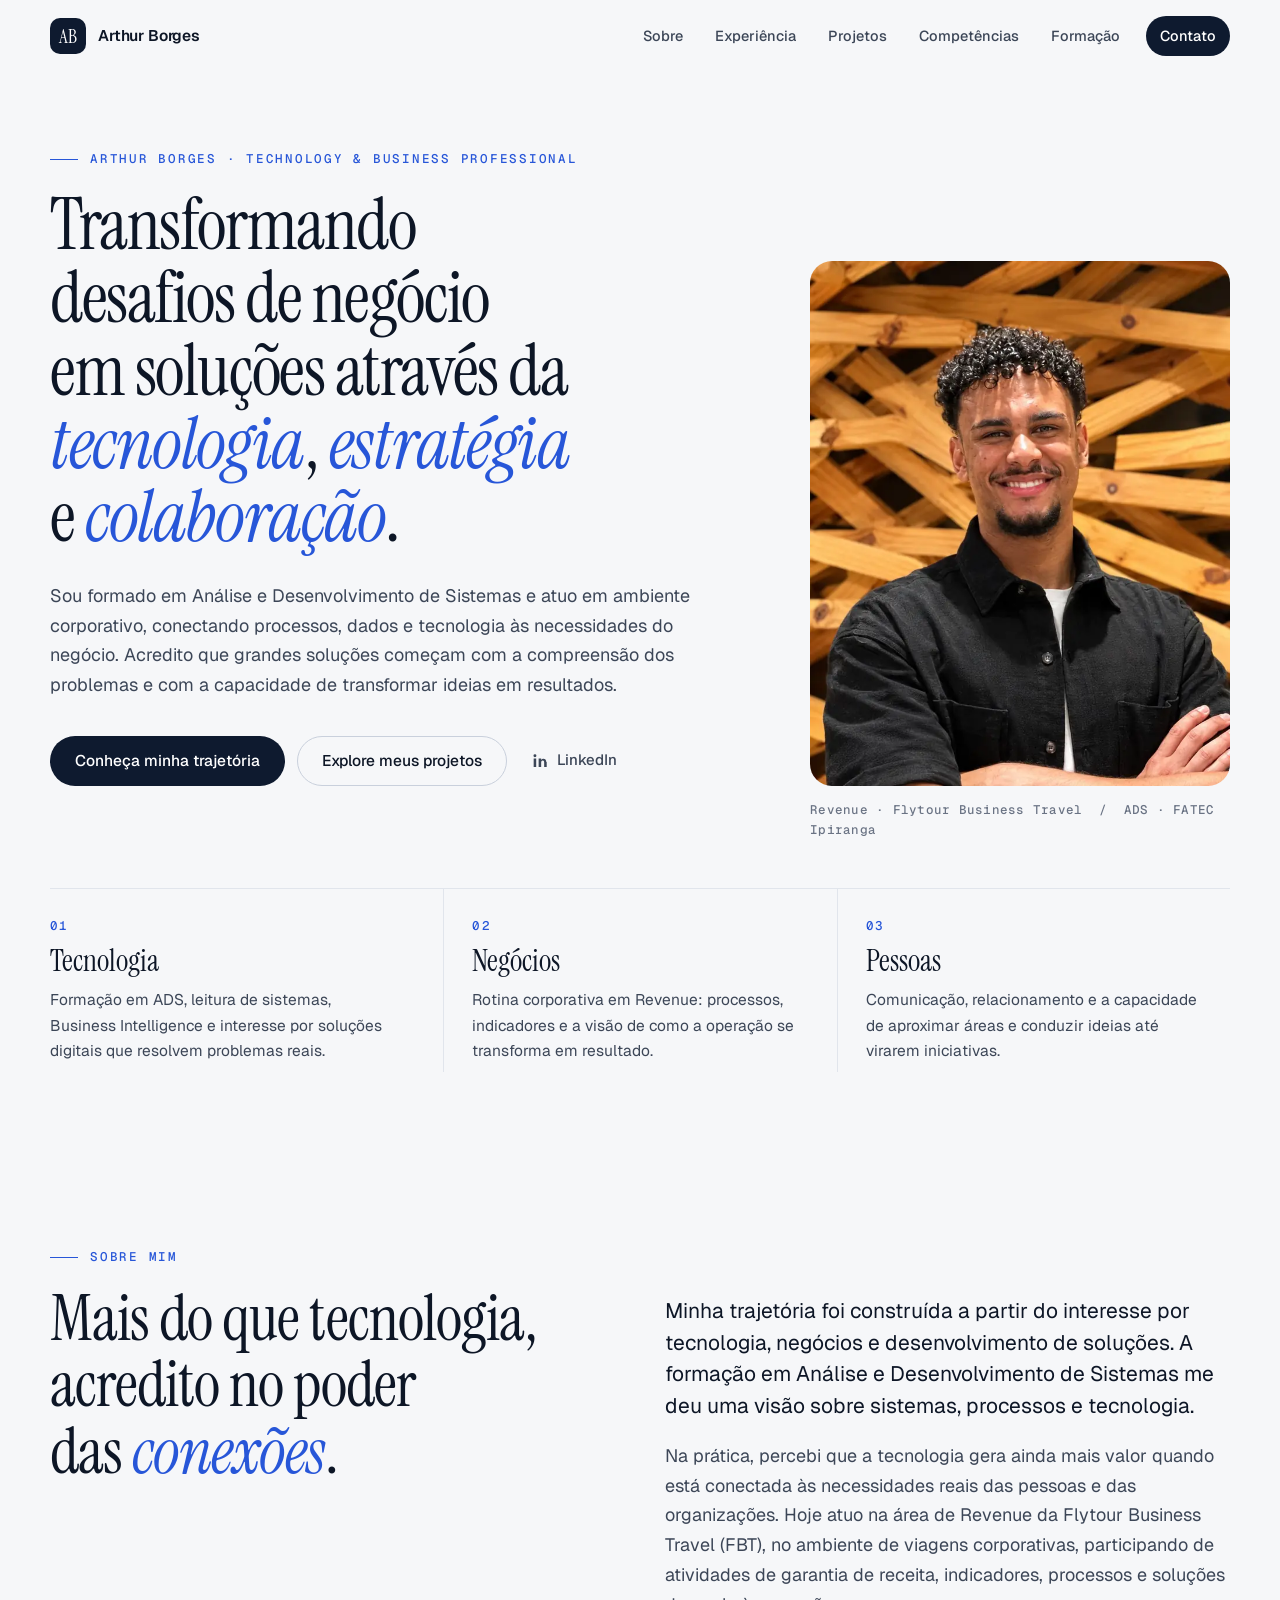
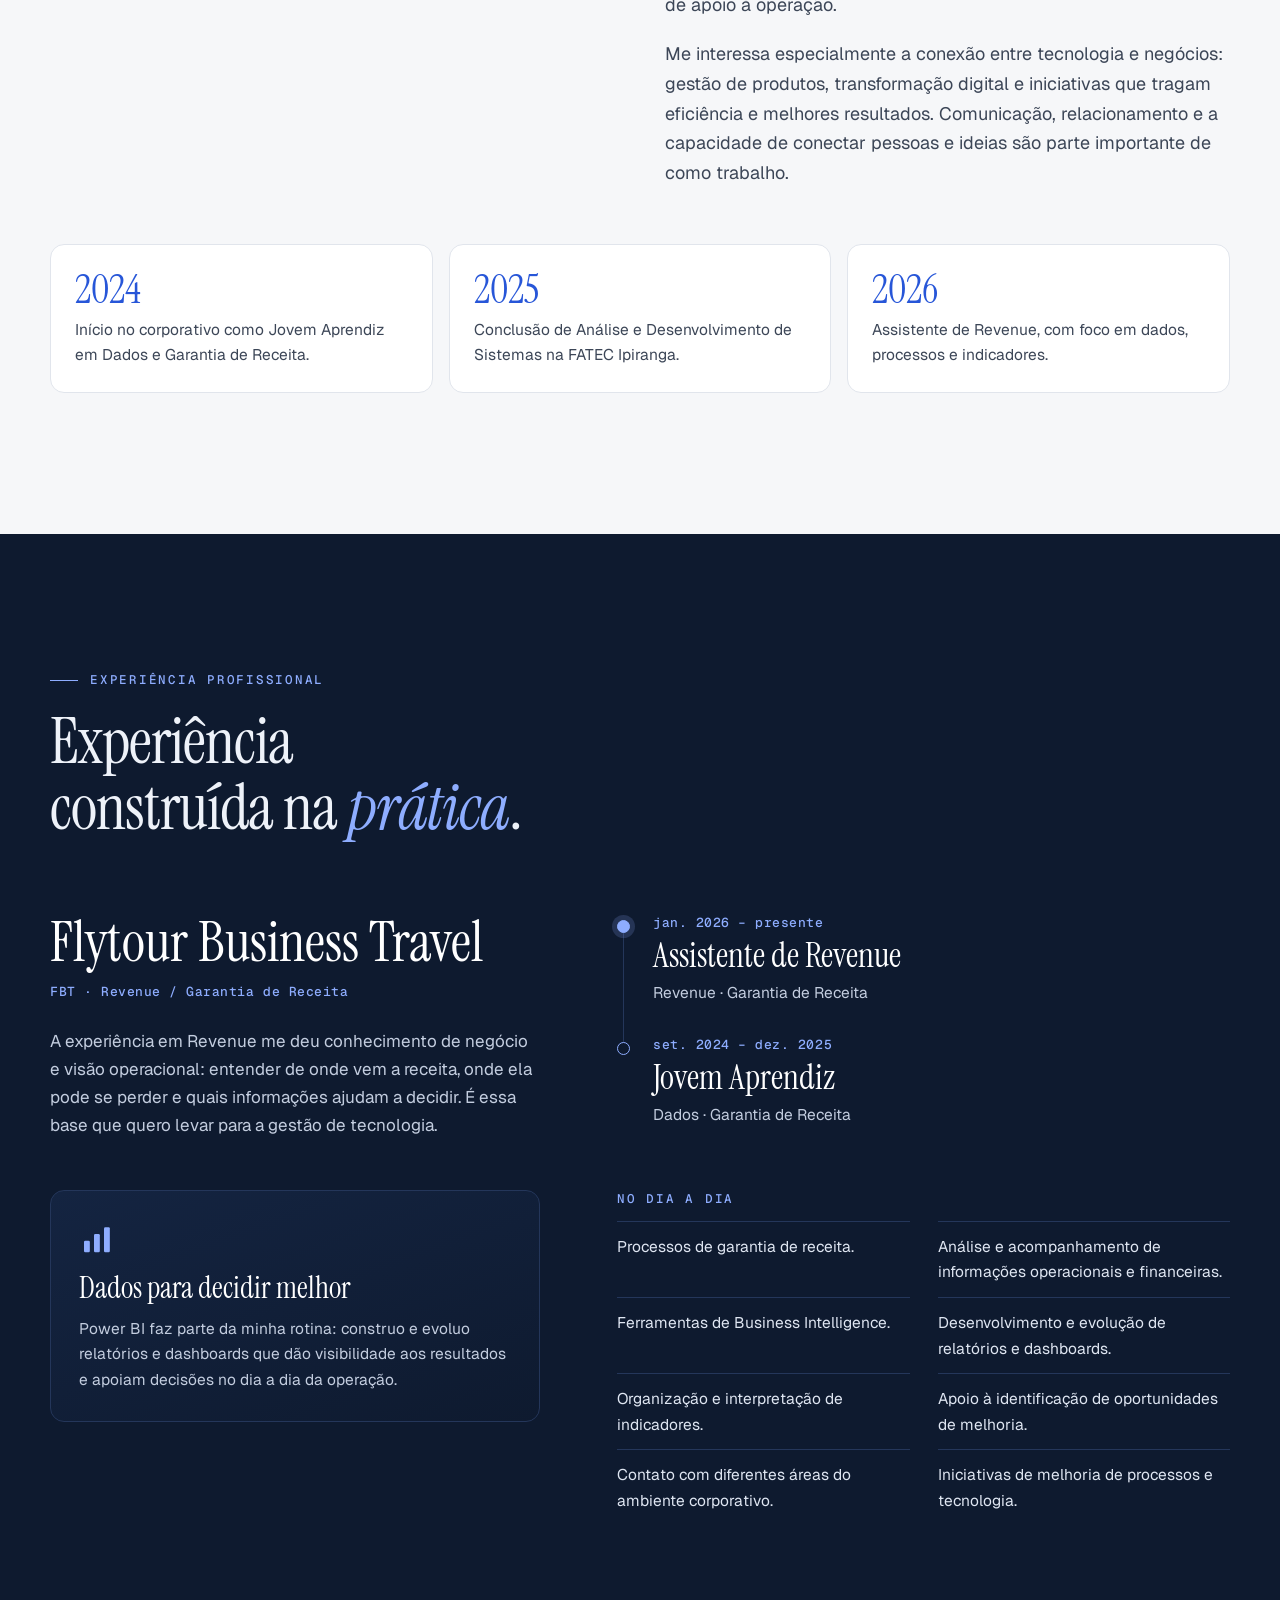
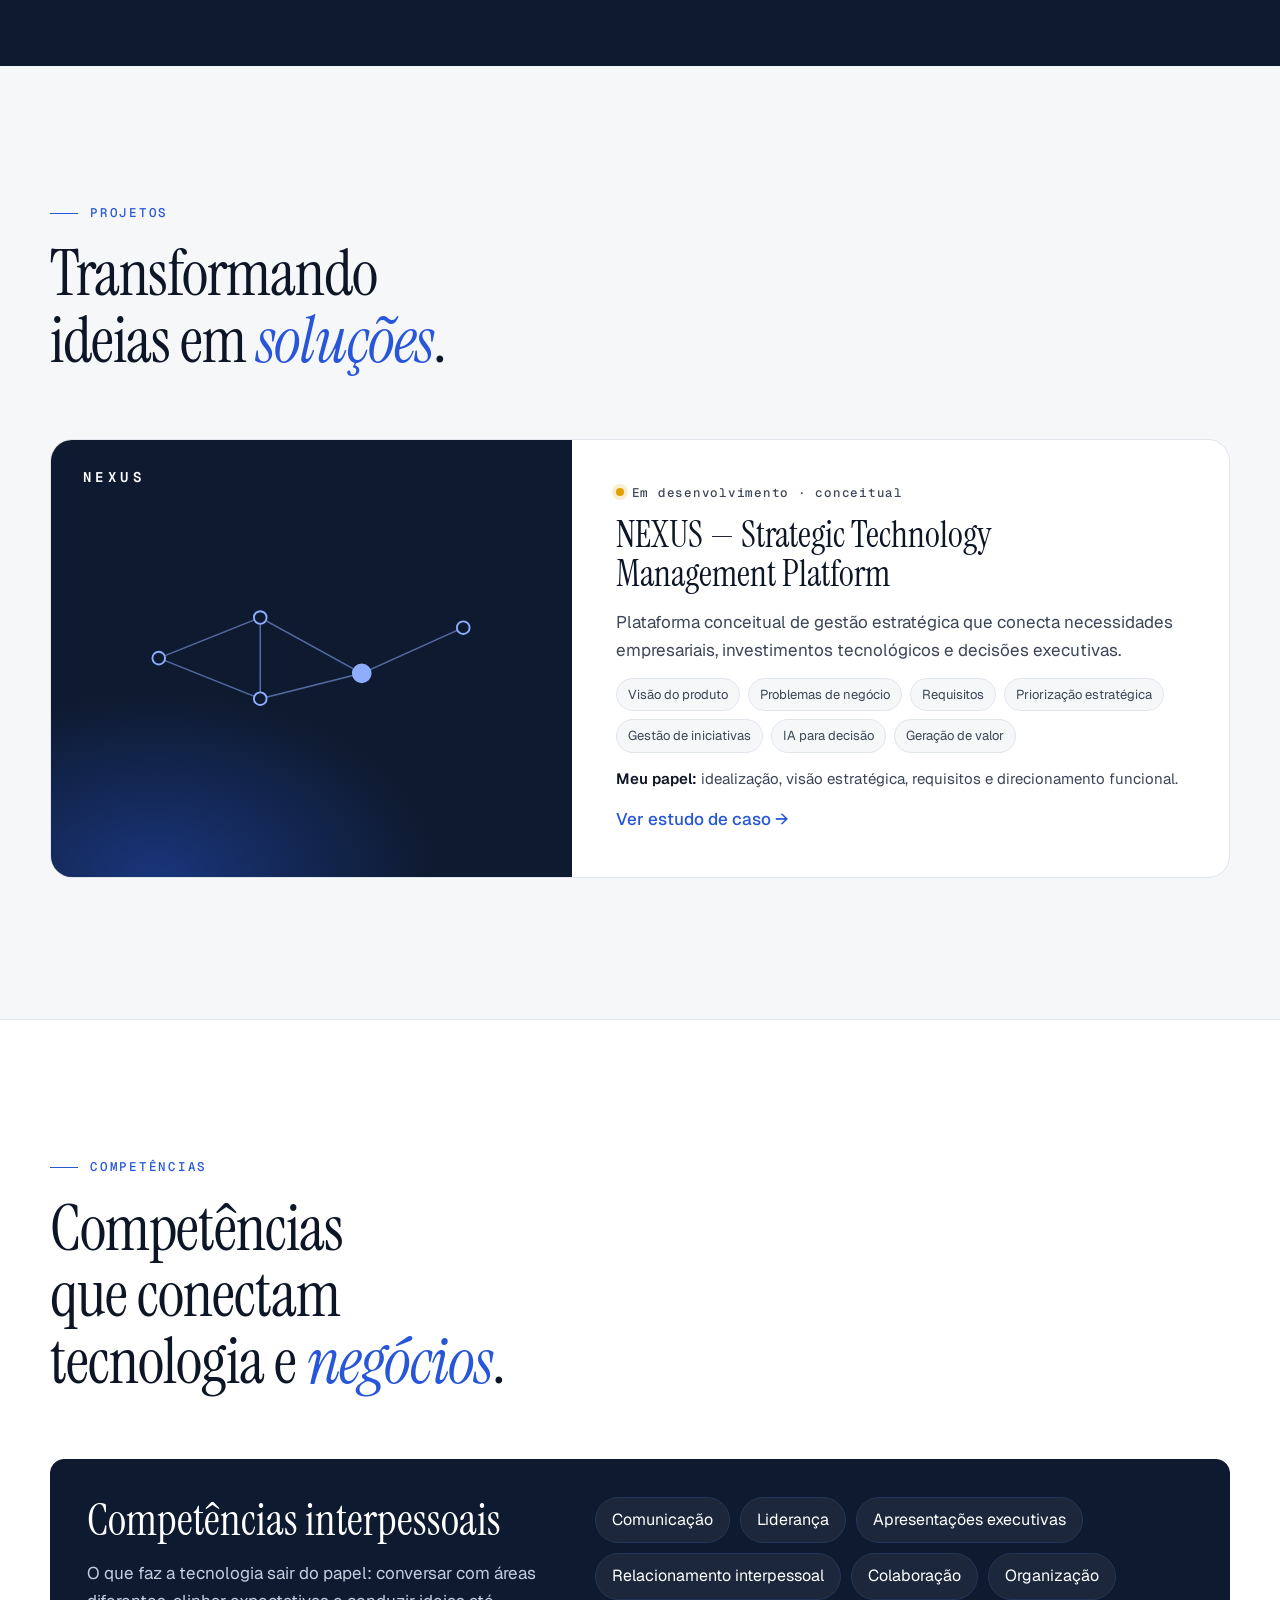
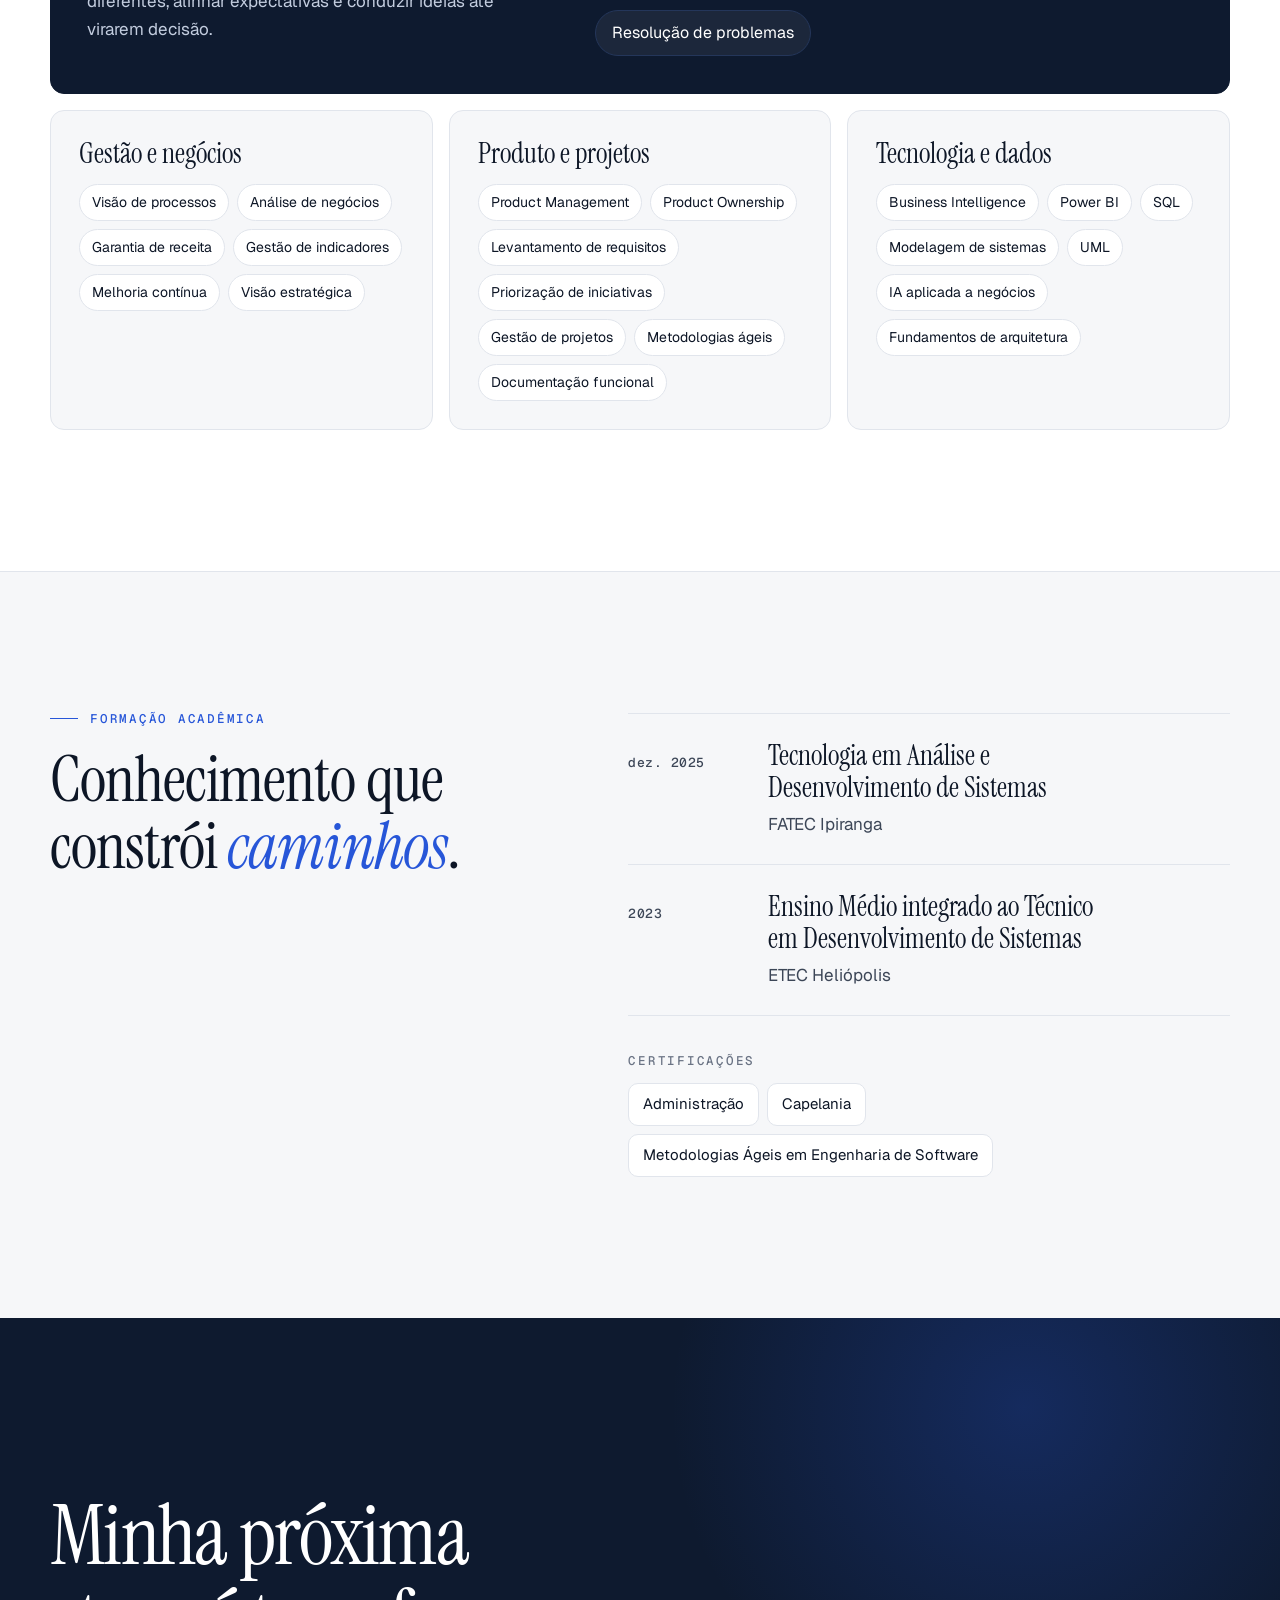
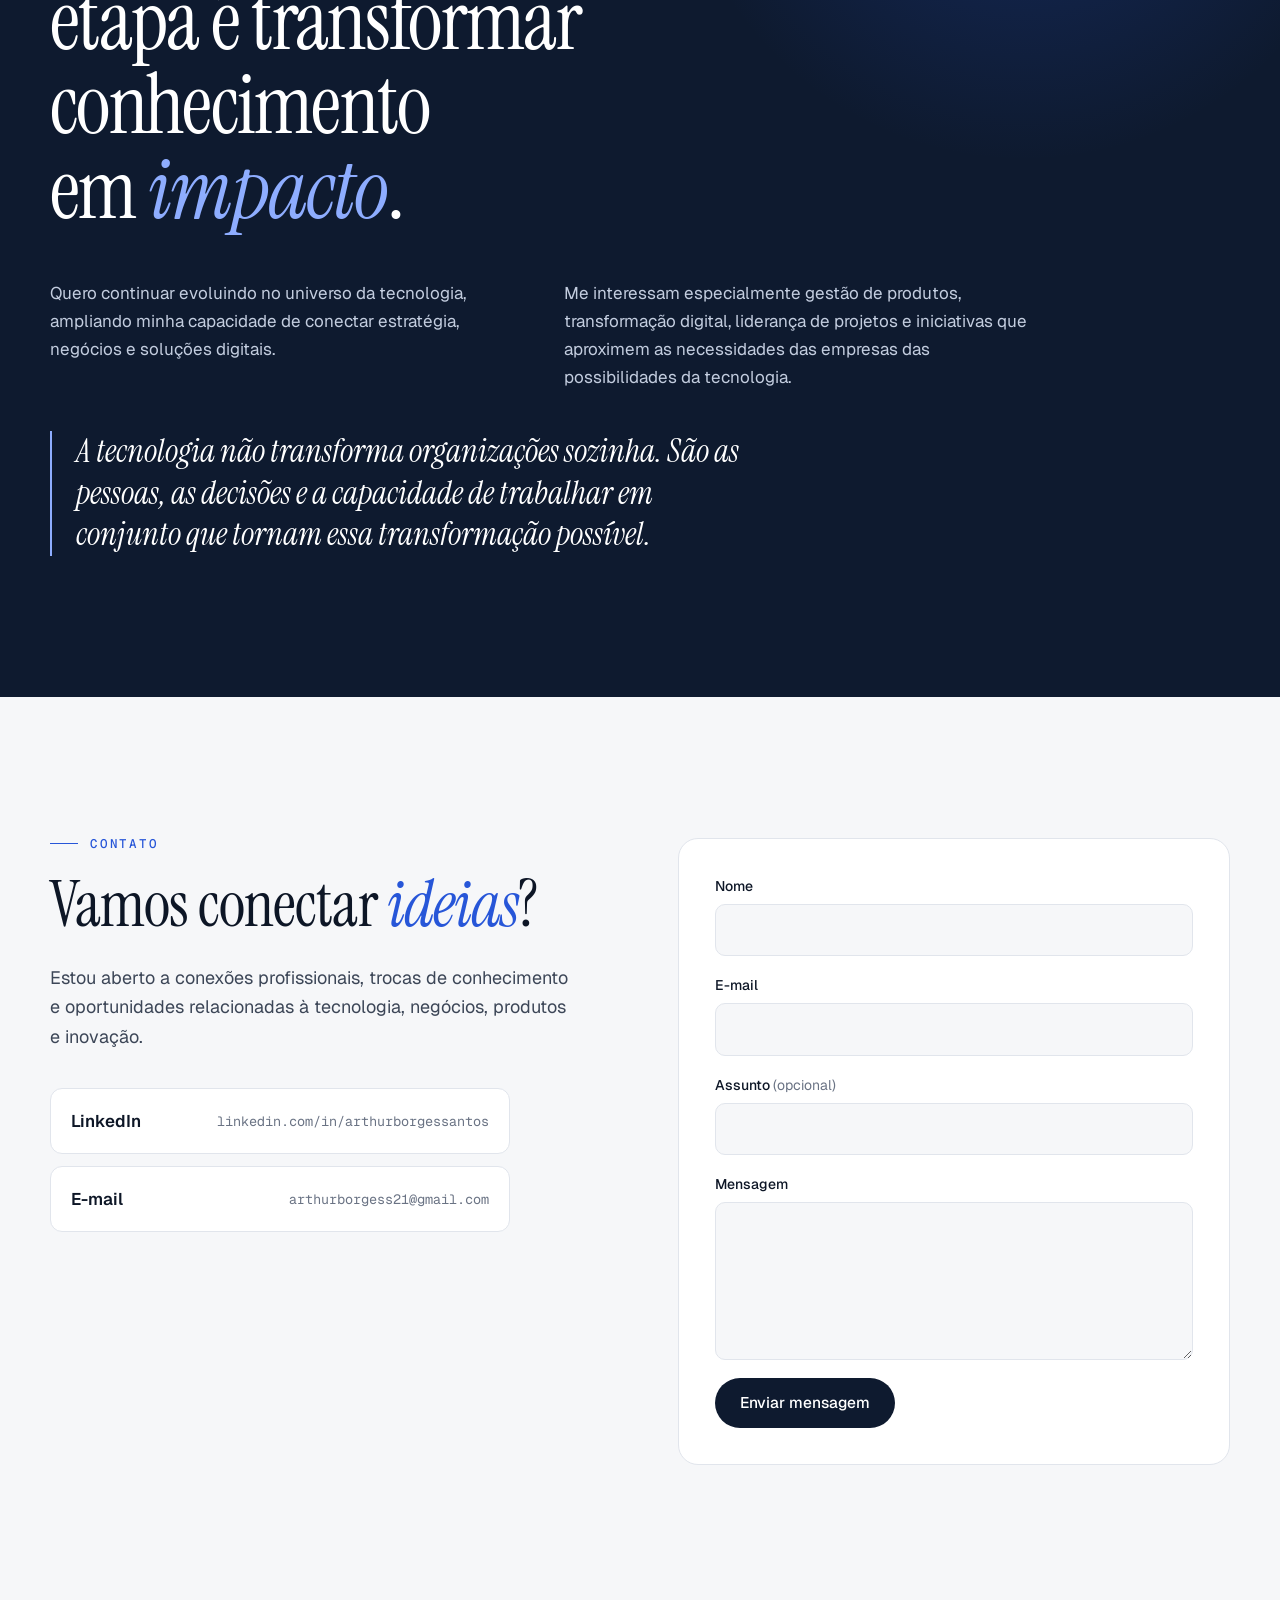
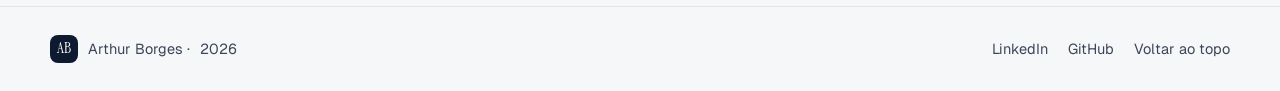
==== index.html @ f382def1 "feat: foto, e-mail, formulário via e-mail e dados da Flytour Business Travel" ====
<!doctype html>
<html lang="pt-BR">
<head>
  <meta charset="utf-8">
  <meta name="viewport" content="width=device-width, initial-scale=1">
  <title>Arthur Borges · Technology &amp; Business Professional</title>
  <meta name="description" content="Arthur Borges conecta tecnologia, negócios e pessoas. Formado em Análise e Desenvolvimento de Sistemas, atua em Revenue com dados, processos e Business Intelligence.">
  <link rel="canonical" href="https://arthursantx.github.io/">
  <meta name="theme-color" content="#0E1A2F">

  <meta property="og:type" content="profile">
  <meta property="og:locale" content="pt_BR">
  <meta property="og:site_name" content="Arthur Borges">
  <meta property="og:title" content="Arthur Borges · Technology & Business Professional">
  <meta property="og:description" content="Conectando tecnologia, negócios e pessoas para transformar desafios empresariais em soluções.">
  <meta property="og:url" content="https://arthursantx.github.io/">
  <meta property="og:image" content="https://arthursantx.github.io/assets/img/og.jpg">
  <meta property="og:image:width" content="1200">
  <meta property="og:image:height" content="630">
  <meta property="og:image:alt" content="Arthur Borges, Technology & Business Professional">
  <meta name="twitter:card" content="summary_large_image">

  <link rel="icon" href="/favicon.svg" type="image/svg+xml">
  <link rel="preconnect" href="https://fonts.googleapis.com">
  <link rel="preconnect" href="https://fonts.gstatic.com" crossorigin>
  <link rel="stylesheet" href="https://fonts.googleapis.com/css2?family=Geist:wght@400;500;600&family=Geist+Mono:wght@400;500&family=Instrument+Serif:ital@0;1&display=swap">
  <link rel="stylesheet" href="/assets/css/site.css">
  <script src="/assets/js/site.js" defer></script>

  <script type="application/ld+json">
  {
    "@context": "https://schema.org",
    "@type": "Person",
    "name": "Arthur Borges",
    "jobTitle": "Technology & Business Professional",
    "url": "https://arthursantx.github.io/",
    "sameAs": ["https://www.linkedin.com/in/arthurborgessantos/", "https://github.com/arthursantx"],
    "alumniOf": [
      {"@type": "CollegeOrUniversity", "name": "FATEC Ipiranga"},
      {"@type": "HighSchool", "name": "ETEC Heliópolis"}
    ],
    "knowsAbout": ["Análise de negócios", "Product Ownership", "Business Intelligence", "Power BI", "Garantia de receita", "Transformação digital"]
  }
  </script>
</head>
<body>
  <a class="pular" href="#conteudo">Pular para o conteúdo</a>

  <header class="topo" data-topo>
    <div class="topo-interno">
      <a class="monograma" href="#inicio" aria-label="Arthur Borges, voltar ao início">
        <span class="monograma-marca" aria-hidden="true">AB</span>
        <span class="monograma-nome">Arthur Borges</span>
      </a>
      <button class="menu-botao" type="button" aria-expanded="false" aria-controls="menu" data-menu-botao>
        <span class="menu-botao-linhas" aria-hidden="true"></span>
        <span class="visualmente-oculto">Abrir menu</span>
      </button>
      <nav class="menu" id="menu" aria-label="Seções" data-menu>
        <ul>
          <li><a href="#sobre">Sobre</a></li>
          <li><a href="#experiencia">Experiência</a></li>
          <li><a href="#projetos">Projetos</a></li>
          <li><a href="#competencias">Competências</a></li>
          <li><a href="#formacao">Formação</a></li>
          <li><a href="#contato" class="menu-contato">Contato</a></li>
        </ul>
      </nav>
    </div>
  </header>

  <main id="conteudo">
    <!-- 01 · HOME -->
    <section class="hero" id="inicio" aria-labelledby="hero-titulo">
      <div class="envoltorio hero-grade">
        <div class="hero-texto">
          <p class="rotulo revelar">Arthur Borges · Technology &amp; Business Professional</p>
          <h1 id="hero-titulo" class="revelar">Transformando desafios de negócio em soluções através da <em>tecnologia</em>, <em>estratégia</em> e <em>colaboração</em>.</h1>
          <p class="hero-apoio revelar">Sou formado em Análise e Desenvolvimento de Sistemas e atuo em ambiente corporativo, conectando processos, dados e tecnologia às necessidades do negócio. Acredito que grandes soluções começam com a compreensão dos problemas e com a capacidade de transformar ideias em resultados.</p>
          <div class="hero-acoes revelar">
            <a class="botao botao-cheio" href="#experiencia">Conheça minha trajetória</a>
            <a class="botao botao-contorno" href="#projetos">Explore meus projetos</a>
            <a class="link-linkedin" href="https://www.linkedin.com/in/arthurborgessantos/" target="_blank" rel="noopener">
              <svg aria-hidden="true" viewBox="0 0 24 24"><path d="M6.94 8.5H3.56V20h3.38V8.5ZM5.25 3a1.96 1.96 0 1 0 0 3.92 1.96 1.96 0 0 0 0-3.92ZM20.44 13.4c0-3.1-1.65-4.55-3.86-4.55a3.34 3.34 0 0 0-3.02 1.66V8.5h-3.37V20h3.37v-5.7c0-1.5.28-2.95 2.14-2.95 1.83 0 1.86 1.71 1.86 3.05V20h3.38v-6.6Z"/></svg>
              LinkedIn
            </a>
          </div>
        </div>

        <figure class="retrato revelar" aria-label="Retrato de Arthur Borges">
          <img src="/assets/img/arthur.webp" alt="Arthur Borges, sorrindo, de camisa preta e braços cruzados" width="720" height="900" loading="eager">
          <div class="retrato-cartao" aria-hidden="true">
            <span class="retrato-iniciais">AB</span>
            <ul class="retrato-pilares">
              <li><span>01</span>Tecnologia</li>
              <li><span>02</span>Negócios</li>
              <li><span>03</span>Pessoas</li>
            </ul>
          </div>
          <figcaption class="retrato-legenda">Revenue · Flytour Business Travel &nbsp;/&nbsp; ADS · FATEC Ipiranga</figcaption>
        </figure>
      </div>

      <div class="envoltorio">
        <ul class="pilares" aria-label="Pilares de atuação">
          <li class="pilar revelar">
            <span class="pilar-numero">01</span>
            <h2>Tecnologia</h2>
            <p>Formação em ADS, leitura de sistemas, Business Intelligence e interesse por soluções digitais que resolvem problemas reais.</p>
          </li>
          <li class="pilar revelar">
            <span class="pilar-numero">02</span>
            <h2>Negócios</h2>
            <p>Rotina corporativa em Revenue: processos, indicadores e a visão de como a operação se transforma em resultado.</p>
          </li>
          <li class="pilar revelar">
            <span class="pilar-numero">03</span>
            <h2>Pessoas</h2>
            <p>Comunicação, relacionamento e a capacidade de aproximar áreas e conduzir ideias até virarem iniciativas.</p>
          </li>
        </ul>
      </div>
    </section>

    <!-- 02 · SOBRE -->
    <section class="secao" id="sobre" aria-labelledby="sobre-titulo">
      <div class="envoltorio sobre-grade">
        <div>
          <p class="rotulo revelar">Sobre mim</p>
          <h2 id="sobre-titulo" class="titulo-secao revelar">Mais do que tecnologia, acredito no poder das <em>conexões</em>.</h2>
        </div>
        <div class="sobre-texto">
          <p class="revelar">Minha trajetória foi construída a partir do interesse por tecnologia, negócios e desenvolvimento de soluções. A formação em Análise e Desenvolvimento de Sistemas me deu uma visão sobre sistemas, processos e tecnologia.</p>
          <p class="revelar">Na prática, percebi que a tecnologia gera ainda mais valor quando está conectada às necessidades reais das pessoas e das organizações. Hoje atuo na área de Revenue da Flytour Business Travel (FBT), no ambiente de viagens corporativas, participando de atividades de garantia de receita, indicadores, processos e soluções de apoio à operação.</p>
          <p class="revelar">Me interessa especialmente a conexão entre tecnologia e negócios: gestão de produtos, transformação digital e iniciativas que tragam eficiência e melhores resultados. Comunicação, relacionamento e a capacidade de conectar pessoas e ideias são parte importante de como trabalho.</p>
        </div>
        <ul class="destaques" aria-label="Destaques da trajetória">
          <li class="destaque revelar">
            <span class="destaque-ano">2024</span>
            <p>Início no corporativo como Jovem Aprendiz em Dados e Garantia de Receita.</p>
          </li>
          <li class="destaque revelar">
            <span class="destaque-ano">2025</span>
            <p>Conclusão de Análise e Desenvolvimento de Sistemas na FATEC Ipiranga.</p>
          </li>
          <li class="destaque revelar">
            <span class="destaque-ano">2026</span>
            <p>Assistente de Revenue, com foco em dados, processos e indicadores.</p>
          </li>
        </ul>
      </div>
    </section>

    <!-- 03 · EXPERIÊNCIA -->
    <section class="secao secao-escura" id="experiencia" aria-labelledby="exp-titulo">
      <div class="envoltorio">
        <p class="rotulo revelar">Experiência profissional</p>
        <h2 id="exp-titulo" class="titulo-secao revelar">Experiência construída na <em>prática</em>.</h2>

        <div class="exp-grade">
          <div class="empresa revelar">
            <p class="empresa-nome">Flytour Business Travel</p>
            <p class="empresa-detalhe">FBT · Revenue / Garantia de Receita</p>
            <p class="empresa-nota">A experiência em Revenue me deu conhecimento de negócio e visão operacional: entender de onde vem a receita, onde ela pode se perder e quais informações ajudam a decidir. É essa base que quero levar para a gestão de tecnologia.</p>
          </div>

          <ol class="linha-tempo">
            <li class="etapa etapa-atual revelar">
              <p class="etapa-periodo"><time datetime="2026-01">jan. 2026</time> – presente</p>
              <h3>Assistente de Revenue</h3>
              <p class="etapa-area">Revenue · Garantia de Receita</p>
            </li>
            <li class="etapa revelar">
              <p class="etapa-periodo"><time datetime="2024-09">set. 2024</time> – <time datetime="2025-12">dez. 2025</time></p>
              <h3>Jovem Aprendiz</h3>
              <p class="etapa-area">Dados · Garantia de Receita</p>
            </li>
          </ol>

          <div class="atividades revelar">
            <h3>No dia a dia</h3>
            <ul class="etapa-lista">
              <li>Processos de garantia de receita.</li>
              <li>Análise e acompanhamento de informações operacionais e financeiras.</li>
              <li>Ferramentas de Business Intelligence.</li>
              <li>Desenvolvimento e evolução de relatórios e dashboards.</li>
              <li>Organização e interpretação de indicadores.</li>
              <li>Apoio à identificação de oportunidades de melhoria.</li>
              <li>Contato com diferentes áreas do ambiente corporativo.</li>
              <li>Iniciativas de melhoria de processos e tecnologia.</li>
            </ul>
          </div>

          <aside class="destaque-bi revelar" aria-label="Destaque: dados e Power BI">
            <svg aria-hidden="true" viewBox="0 0 48 48" class="destaque-bi-icone"><rect x="6" y="26" width="7" height="14" rx="1.5"/><rect x="18" y="18" width="7" height="22" rx="1.5"/><rect x="30" y="10" width="7" height="30" rx="1.5"/></svg>
            <h3>Dados para decidir melhor</h3>
            <p>Power BI faz parte da minha rotina: construo e evoluo relatórios e dashboards que dão visibilidade aos resultados e apoiam decisões no dia a dia da operação.</p>
          </aside>
        </div>
      </div>
    </section>

    <!-- 04 · PROJETOS -->
    <section class="secao" id="projetos" aria-labelledby="proj-titulo">
      <div class="envoltorio">
        <p class="rotulo revelar">Projetos</p>
        <h2 id="proj-titulo" class="titulo-secao revelar">Transformando ideias em <em>soluções</em>.</h2>

        <ul class="projetos">
          <li class="projeto revelar">
            <a class="projeto-link" href="/projetos/nexus/">
              <div class="projeto-capa" aria-hidden="true">
                <span class="projeto-marca">NEXUS</span>
                <svg viewBox="0 0 320 120" class="projeto-grafo">
                  <g class="arestas"><path d="M40 60 L120 28 L200 72 L280 36"/><path d="M120 28 L120 92 L200 72"/><path d="M40 60 L120 92"/></g>
                  <g class="nos"><circle cx="40" cy="60" r="5"/><circle cx="120" cy="28" r="5"/><circle cx="120" cy="92" r="5"/><circle cx="200" cy="72" r="7"/><circle cx="280" cy="36" r="5"/></g>
                </svg>
              </div>
              <div class="projeto-corpo">
                <p class="projeto-status"><span class="ponto" aria-hidden="true"></span>Em desenvolvimento · conceitual</p>
                <h3>NEXUS — Strategic Technology Management Platform</h3>
                <p>Plataforma conceitual de gestão estratégica que conecta necessidades empresariais, investimentos tecnológicos e decisões executivas.</p>
                <ul class="etiquetas" aria-label="Aspectos do projeto">
                  <li>Visão do produto</li>
                  <li>Problemas de negócio</li>
                  <li>Requisitos</li>
                  <li>Priorização estratégica</li>
                  <li>Gestão de iniciativas</li>
                  <li>IA para decisão</li>
                  <li>Geração de valor</li>
                </ul>
                <p class="projeto-papel"><strong>Meu papel:</strong> idealização, visão estratégica, requisitos e direcionamento funcional.</p>
                <span class="projeto-cta">Ver estudo de caso <span aria-hidden="true">→</span></span>
              </div>
            </a>
          </li>
        </ul>
      </div>
    </section>

    <!-- 05 · COMPETÊNCIAS -->
    <section class="secao secao-suave" id="competencias" aria-labelledby="comp-titulo">
      <div class="envoltorio">
        <p class="rotulo revelar">Competências</p>
        <h2 id="comp-titulo" class="titulo-secao revelar">Competências que conectam tecnologia e <em>negócios</em>.</h2>

        <div class="competencias">
          <article class="grupo grupo-pessoas revelar">
            <h3>Competências interpessoais</h3>
            <p class="grupo-intro">O que faz a tecnologia sair do papel: conversar com áreas diferentes, alinhar expectativas e conduzir ideias até virarem decisão.</p>
            <ul>
              <li>Comunicação</li><li>Liderança</li><li>Apresentações executivas</li><li>Relacionamento interpessoal</li>
              <li>Colaboração</li><li>Organização</li><li>Resolução de problemas</li>
            </ul>
          </article>
          <article class="grupo revelar">
            <h3>Gestão e negócios</h3>
            <ul>
              <li>Visão de processos</li><li>Análise de negócios</li><li>Garantia de receita</li>
              <li>Gestão de indicadores</li><li>Melhoria contínua</li><li>Visão estratégica</li>
            </ul>
          </article>
          <article class="grupo revelar">
            <h3>Produto e projetos</h3>
            <ul>
              <li>Product Management</li><li>Product Ownership</li><li>Levantamento de requisitos</li>
              <li>Priorização de iniciativas</li><li>Gestão de projetos</li><li>Metodologias ágeis</li><li>Documentação funcional</li>
            </ul>
          </article>
          <article class="grupo revelar">
            <h3>Tecnologia e dados</h3>
            <ul>
              <li>Business Intelligence</li><li>Power BI</li><li>SQL</li><li>Modelagem de sistemas</li>
              <li>UML</li><li>IA aplicada a negócios</li><li>Fundamentos de arquitetura</li>
            </ul>
          </article>
        </div>
      </div>
    </section>

    <!-- 06 · FORMAÇÃO -->
    <section class="secao" id="formacao" aria-labelledby="form-titulo">
      <div class="envoltorio formacao-grade">
        <div>
          <p class="rotulo revelar">Formação acadêmica</p>
          <h2 id="form-titulo" class="titulo-secao revelar">Conhecimento que constrói <em>caminhos</em>.</h2>
        </div>
        <div>
          <ol class="cursos">
            <li class="curso revelar">
              <p class="curso-ano"><time datetime="2025-12">dez. 2025</time></p>
              <div>
                <h3>Tecnologia em Análise e Desenvolvimento de Sistemas</h3>
                <p>FATEC Ipiranga</p>
              </div>
            </li>
            <li class="curso revelar">
              <p class="curso-ano"><time datetime="2023">2023</time></p>
              <div>
                <h3>Ensino Médio integrado ao Técnico em Desenvolvimento de Sistemas</h3>
                <p>ETEC Heliópolis</p>
              </div>
            </li>
          </ol>
          <div class="certificacoes revelar">
            <h3>Certificações</h3>
            <ul>
              <li>Administração</li>
              <li>Capelania</li>
              <li>Metodologias Ágeis em Engenharia de Software</li>
            </ul>
          </div>
        </div>
      </div>
    </section>

    <!-- 07 · VISÃO -->
    <section class="secao secao-escura visao" id="visao" aria-labelledby="visao-titulo">
      <div class="envoltorio visao-grade">
        <p class="rotulo revelar">Minha visão de futuro</p>
        <h2 id="visao-titulo" class="visao-titulo revelar">Minha próxima etapa é transformar conhecimento em <em>impacto</em>.</h2>
        <div class="visao-texto">
          <p class="revelar">Quero continuar evoluindo no universo da tecnologia, ampliando minha capacidade de conectar estratégia, negócios e soluções digitais.</p>
          <p class="revelar">Me interessam especialmente gestão de produtos, transformação digital, liderança de projetos e iniciativas que aproximem as necessidades das empresas das possibilidades da tecnologia.</p>
          <p class="visao-frase revelar">A tecnologia não transforma organizações sozinha. São as pessoas, as decisões e a capacidade de trabalhar em conjunto que tornam essa transformação possível.</p>
        </div>
      </div>
    </section>

    <!-- 08 · CONTATO -->
    <section class="secao" id="contato" aria-labelledby="contato-titulo">
      <div class="envoltorio contato-grade">
        <div>
          <p class="rotulo revelar">Contato</p>
          <h2 id="contato-titulo" class="titulo-secao revelar">Vamos conectar <em>ideias</em>?</h2>
          <p class="contato-texto revelar">Estou aberto a conexões profissionais, trocas de conhecimento e oportunidades relacionadas à tecnologia, negócios, produtos e inovação.</p>
          <ul class="canais revelar">
            <li>
              <a class="canal" href="https://www.linkedin.com/in/arthurborgessantos/" target="_blank" rel="noopener">
                <span class="canal-nome">LinkedIn</span>
                <span class="canal-valor">linkedin.com/in/arthurborgessantos</span>
              </a>
            </li>
            <!-- Aparecem quando configurados em /assets/js/site.js (CONFIG.email e CONFIG.curriculo). -->
            <li data-se-configurado="email" hidden>
              <a class="canal" data-link-email href="#">
                <span class="canal-nome">E-mail</span>
                <span class="canal-valor" data-texto-email></span>
              </a>
            </li>
            <li data-se-configurado="curriculo" hidden>
              <a class="canal" data-link-curriculo href="#" download>
                <span class="canal-nome">Currículo</span>
                <span class="canal-valor">Baixar em PDF</span>
              </a>
            </li>
          </ul>
        </div>

        <form class="formulario revelar" novalidate data-formulario>
          <div class="campo">
            <label for="f-nome">Nome</label>
            <input id="f-nome" name="nome" type="text" autocomplete="name" required maxlength="120">
            <p class="campo-erro" id="f-nome-erro" aria-live="polite"></p>
          </div>
          <div class="campo">
            <label for="f-email">E-mail</label>
            <input id="f-email" name="email" type="email" autocomplete="email" required maxlength="160">
            <p class="campo-erro" id="f-email-erro" aria-live="polite"></p>
          </div>
          <div class="campo">
            <label for="f-assunto">Assunto <span class="opcional">(opcional)</span></label>
            <input id="f-assunto" name="assunto" type="text" maxlength="140">
          </div>
          <div class="campo">
            <label for="f-mensagem">Mensagem</label>
            <textarea id="f-mensagem" name="mensagem" rows="5" required minlength="10" maxlength="3000"></textarea>
            <p class="campo-erro" id="f-mensagem-erro" aria-live="polite"></p>
          </div>
          <!-- Campo invisível contra robôs: pessoas não preenchem. -->
          <div class="armadilha" aria-hidden="true"><label for="f-site">Site</label><input id="f-site" name="_gotcha" tabindex="-1" autocomplete="off"></div>
          <button class="botao botao-cheio" type="submit" data-enviar>Enviar mensagem</button>
          <p class="formulario-status" role="status" aria-live="polite" data-status></p>
        </form>
      </div>
    </section>
  </main>

  <footer class="rodape">
    <div class="envoltorio rodape-interno">
      <p><span class="monograma-marca monograma-pequeno" aria-hidden="true">AB</span> Arthur Borges · <span data-ano>2026</span></p>
      <nav aria-label="Rodapé">
        <a href="https://www.linkedin.com/in/arthurborgessantos/" target="_blank" rel="noopener">LinkedIn</a>
        <a href="https://github.com/arthursantx" target="_blank" rel="noopener">GitHub</a>
        <a href="#inicio">Voltar ao topo</a>
      </nav>
    </div>
  </footer>
</body>
</html>
---- assets/css/site.css ----
/* Arthur Borges · sistema visual
   Página clara com seções em azul-marinho. Serifa de exibição (Instrument Serif) para títulos e trechos em itálico
   destacados em azul; Geist para texto; Geist Mono para rótulos, datas e números. */
:root {
  --papel: #f6f7f9;
  --branco: #ffffff;
  --tinta: #0d1626;
  --tinta-suave: #3c4657;
  --cinza: #6a7384;
  --linha: #e1e5ec;
  --marinho: #0e1a2f;
  --marinho-2: #142441;
  --marinho-linha: #24365a;
  --marinho-texto: #c3cddf;
  --azul: #2756d8;
  --azul-claro: #8eadff;
  --azul-fundo: #e8eefc;
  --verde: #1f8a5b;

  --serifa: 'Instrument Serif', 'Iowan Old Style', Georgia, serif;
  --texto: 'Geist', 'Segoe UI', system-ui, -apple-system, sans-serif;
  --mono: 'Geist Mono', ui-monospace, 'SFMono-Regular', Menlo, Consolas, monospace;

  --largura: 1180px;
  --gutter: max(20px, env(safe-area-inset-left, 0px));
  --raio: 14px;
  --topo-altura: 72px;
  --ease: cubic-bezier(.2, .7, .2, 1);
  color-scheme: light;
}

*, *::before, *::after { box-sizing: border-box; }
html { scroll-behavior: smooth; scroll-padding-top: calc(var(--topo-altura) + 12px); -webkit-text-size-adjust: 100%; }
body {
  margin: 0;
  background: var(--papel);
  color: var(--tinta);
  font: 400 17px/1.65 var(--texto);
  -webkit-font-smoothing: antialiased;
  text-rendering: optimizeLegibility;
}
img, svg { display: block; max-width: 100%; }
h1, h2, h3 { margin: 0; font-weight: 400; text-wrap: balance; }
p { margin: 0; }
ul, ol { margin: 0; padding: 0; list-style: none; }
a { color: inherit; }
em { font-style: italic; }
:focus-visible { outline: 2px solid var(--azul); outline-offset: 3px; border-radius: 6px; }
.secao-escura :focus-visible { outline-color: var(--azul-claro); }
.visualmente-oculto { position: absolute; width: 1px; height: 1px; overflow: hidden; clip: rect(0 0 0 0); white-space: nowrap; }
.pular {
  position: absolute; left: 16px; top: -60px; z-index: 100; background: var(--marinho); color: #fff;
  padding: 10px 16px; border-radius: 8px; text-decoration: none; transition: top .2s;
}
.pular:focus { top: 12px; }

.envoltorio {
  width: 100%;
  max-width: calc(var(--largura) + 2 * 32px);
  margin-inline: auto;
  padding-left: max(32px, env(safe-area-inset-left, 0px));
  padding-right: max(32px, env(safe-area-inset-right, 0px));
}

.rotulo {
  font: 500 12.5px/1 var(--mono);
  letter-spacing: .14em;
  text-transform: uppercase;
  color: var(--azul);
  margin-bottom: 22px;
  display: flex;
  align-items: center;
  gap: 12px;
}
.rotulo::before { content: ''; width: 28px; height: 1px; background: currentColor; }
.secao-escura .rotulo { color: var(--azul-claro); }

.titulo-secao {
  font: 400 clamp(38px, 5.2vw, 64px)/1.04 var(--serifa);
  letter-spacing: -.015em;
  max-width: 17ch;
}
.titulo-secao em, h1 em, .visao-titulo em { color: var(--azul); }
.secao-escura .titulo-secao em, .secao-escura .visao-titulo em { color: var(--azul-claro); }

/* ---------- topo ---------- */
.topo {
  position: fixed;
  inset: 0 0 auto;
  z-index: 50;
  padding-top: env(safe-area-inset-top, 0px);
  transition: background-color .3s, box-shadow .3s, backdrop-filter .3s;
}
.topo.rolado {
  background: rgb(246 247 249 / 86%);
  backdrop-filter: saturate(160%) blur(14px);
  -webkit-backdrop-filter: saturate(160%) blur(14px);
  box-shadow: 0 1px 0 var(--linha);
}
.topo-interno {
  max-width: calc(var(--largura) + 64px);
  margin-inline: auto;
  height: var(--topo-altura);
  padding-left: max(32px, env(safe-area-inset-left, 0px));
  padding-right: max(32px, env(safe-area-inset-right, 0px));
  display: flex;
  align-items: center;
  justify-content: space-between;
  gap: 24px;
}
.monograma { display: flex; align-items: center; gap: 12px; text-decoration: none; }
.monograma-marca {
  display: inline-grid;
  place-items: center;
  width: 36px;
  height: 36px;
  border-radius: 10px;
  background: var(--marinho);
  color: #fff;
  font: 400 19px/1 var(--serifa);
  letter-spacing: .02em;
}
.monograma-nome { font-weight: 600; font-size: 15.5px; letter-spacing: -.01em; }
.menu ul { display: flex; gap: 4px; align-items: center; }
.menu a {
  display: block;
  padding: 8px 14px;
  border-radius: 999px;
  font-size: 14.5px;
  font-weight: 500;
  color: var(--tinta-suave);
  text-decoration: none;
  transition: color .2s, background-color .2s;
}
.menu a:hover { color: var(--tinta); background: rgb(13 22 38 / 5%); }
.menu a[aria-current='true'] { color: var(--tinta); background: rgb(13 22 38 / 6%); }
.menu .menu-contato { background: var(--marinho); color: #fff; margin-left: 8px; }
.menu .menu-contato:hover, .menu .menu-contato[aria-current='true'] { background: var(--azul); color: #fff; }
.menu-botao { display: none; }

/* ---------- botões ---------- */
.botao {
  display: inline-flex;
  align-items: center;
  justify-content: center;
  gap: 8px;
  min-height: 50px;
  padding: 0 24px;
  border-radius: 999px;
  font: 500 15.5px/1 var(--texto);
  text-decoration: none;
  border: 1px solid transparent;
  cursor: pointer;
  transition: transform .25s var(--ease), background-color .2s, color .2s, border-color .2s, box-shadow .25s;
}
.botao-cheio { background: var(--marinho); color: #fff; }
.botao-cheio:hover { background: var(--azul); transform: translateY(-1px); box-shadow: 0 10px 24px -12px rgb(39 86 216 / 70%); }
.botao-contorno { border-color: #c9d0dc; color: var(--tinta); background: transparent; }
.botao-contorno:hover { border-color: var(--tinta); transform: translateY(-1px); }
.botao:disabled { opacity: .6; cursor: progress; transform: none; }

/* ---------- hero ---------- */
.hero { padding-top: calc(var(--topo-altura) + clamp(48px, 9vh, 104px)); padding-bottom: clamp(16px, 3vw, 40px); }
.hero-grade { display: grid; grid-template-columns: minmax(0, 1.45fr) minmax(0, 1fr); gap: clamp(32px, 6vw, 88px); align-items: end; }
.hero h1 {
  font: 400 clamp(42px, 5.6vw, 74px)/1.02 var(--serifa);
  letter-spacing: -.02em;
  max-width: 17ch;
}
.hero-apoio { margin-top: 28px; max-width: 58ch; color: var(--tinta-suave); font-size: 18px; }
.hero-acoes { margin-top: 36px; display: flex; flex-wrap: wrap; gap: 12px; align-items: center; }
.link-linkedin {
  display: inline-flex; align-items: center; gap: 8px; margin-left: 8px;
  font-weight: 500; font-size: 15px; color: var(--tinta-suave); text-decoration: none; padding: 8px 4px;
}
.link-linkedin svg { width: 18px; height: 18px; fill: currentColor; }
.link-linkedin:hover { color: var(--azul); }

.retrato { margin: 0; position: relative; aspect-ratio: 4 / 5; max-width: 420px; width: 100%; justify-self: end; }
.retrato img { width: 100%; height: 100%; object-fit: cover; border-radius: 22px; position: relative; z-index: 1; }
.retrato img ~ .retrato-cartao { display: none; }
.retrato-cartao {
  position: absolute; inset: 0; border-radius: 22px; overflow: hidden;
  background:
    radial-gradient(120% 80% at 100% 0%, rgb(39 86 216 / 38%), transparent 60%),
    var(--marinho);
  color: #fff; padding: 32px; display: flex; flex-direction: column; justify-content: space-between;
}
.retrato-cartao::after {
  content: ''; position: absolute; inset: 0;
  background-image: linear-gradient(rgb(255 255 255 / 5%) 1px, transparent 1px), linear-gradient(90deg, rgb(255 255 255 / 5%) 1px, transparent 1px);
  background-size: 44px 44px; mask-image: linear-gradient(180deg, #000, transparent 75%);
}
.retrato-iniciais { font: 400 clamp(110px, 14vw, 168px)/.8 var(--serifa); letter-spacing: -.03em; position: relative; z-index: 1; }
.retrato-pilares { position: relative; z-index: 1; display: grid; gap: 10px; }
.retrato-pilares li { display: flex; gap: 14px; align-items: baseline; font-size: 19px; border-top: 1px solid rgb(255 255 255 / 14%); padding-top: 10px; }
.retrato-pilares span { font: 500 12px var(--mono); color: var(--azul-claro); letter-spacing: .1em; }
.retrato-legenda {
  position: absolute; left: 0; right: 0; top: calc(100% + 14px);
  font: 500 12.5px/1.6 var(--mono); color: var(--cinza); letter-spacing: .02em;
}

.pilares { margin-top: clamp(64px, 8vw, 104px); display: grid; grid-template-columns: repeat(3, minmax(0, 1fr)); border-top: 1px solid var(--linha); }
.pilar { padding: 28px 28px 8px 0; display: grid; gap: 10px; }
.pilar + .pilar { padding-left: 28px; border-left: 1px solid var(--linha); }
.pilar-numero { font: 500 12.5px var(--mono); color: var(--azul); letter-spacing: .1em; }
.pilar h2 { font: 400 30px/1.1 var(--serifa); }
.pilar p { color: var(--tinta-suave); font-size: 15.5px; max-width: 34ch; }

/* ---------- seções ---------- */
.secao { padding-block: clamp(80px, 11vw, 144px); }
.secao-escura { background: var(--marinho); color: #eef2f9; }
.secao-suave { background: var(--branco); border-block: 1px solid var(--linha); }

/* sobre */
.sobre-grade { display: grid; grid-template-columns: minmax(0, 1fr) minmax(0, 1.05fr); gap: 32px clamp(32px, 6vw, 96px); align-items: start; }
.sobre-texto { display: grid; gap: 20px; color: var(--tinta-suave); font-size: 18px; padding-top: 44px; }
.sobre-texto p:first-child { color: var(--tinta); font-size: 21px; line-height: 1.5; }
.destaques { grid-column: 1 / -1; display: grid; grid-template-columns: repeat(3, minmax(0, 1fr)); gap: 16px; margin-top: 24px; }
.destaque { background: var(--branco); border: 1px solid var(--linha); border-radius: var(--raio); padding: 24px; display: grid; gap: 8px; }
.destaque-ano { font: 400 40px/1 var(--serifa); color: var(--azul); }
.destaque p { color: var(--tinta-suave); font-size: 15.5px; }

/* experiência */
.exp-grade {
  margin-top: clamp(48px, 6vw, 72px);
  display: grid;
  grid-template-columns: minmax(0, 1fr) minmax(0, 1.25fr);
  gap: 32px clamp(32px, 6vw, 80px);
  grid-template-areas: 'empresa tempo' 'bi atividades';
}
.empresa { grid-area: empresa; }
.linha-tempo { grid-area: tempo; }
.destaque-bi { grid-area: bi; }
.atividades { grid-area: atividades; }
.empresa-nome { font: 400 56px/1 var(--serifa); color: #fff; }
.empresa-detalhe { margin-top: 12px; font: 500 13px/1.6 var(--mono); letter-spacing: .04em; color: var(--azul-claro); }
.empresa-nota { margin-top: 24px; color: var(--marinho-texto); max-width: 44ch; }
.linha-tempo { position: relative; display: grid; gap: 0; }
.etapa { position: relative; padding: 0 0 30px 36px; }
.etapa::before { content: ''; position: absolute; left: 6px; top: 10px; bottom: -10px; width: 1px; background: var(--marinho-linha); }
.etapa:last-child::before { display: none; }
.etapa::after { content: ''; position: absolute; left: 0; top: 6px; width: 13px; height: 13px; border-radius: 50%; border: 1px solid var(--azul-claro); background: var(--marinho); }
.etapa-atual::after { background: var(--azul-claro); box-shadow: 0 0 0 5px rgb(142 173 255 / 18%); }
.etapa-periodo { font: 500 13px var(--mono); color: var(--azul-claro); letter-spacing: .04em; }
.etapa h3 { font: 400 34px/1.1 var(--serifa); color: #fff; margin-top: 6px; }
.etapa-area { margin-top: 6px; color: var(--marinho-texto); font-size: 15.5px; }
.destaque-bi {
  align-self: start; border: 1px solid var(--marinho-linha); border-radius: var(--raio); padding: 28px;
  background: linear-gradient(160deg, var(--marinho-2), var(--marinho)); display: grid; gap: 12px;
}
.destaque-bi-icone { width: 40px; height: 40px; fill: var(--azul-claro); }
.destaque-bi h3 { font: 400 30px/1.1 var(--serifa); color: #fff; }
.destaque-bi p { color: var(--marinho-texto); font-size: 15.5px; }
.atividades h3 { font: 500 12.5px var(--mono); letter-spacing: .14em; text-transform: uppercase; color: var(--azul-claro); margin-bottom: 14px; }
.etapa-lista { display: grid; grid-template-columns: repeat(2, minmax(0, 1fr)); gap: 0 28px; }
.etapa-lista li { padding: 12px 0; border-top: 1px solid var(--marinho-linha); color: #dfe6f2; font-size: 15.5px; }

/* projetos */
.projetos { margin-top: clamp(40px, 5vw, 64px); display: grid; gap: 24px; }
.projeto-link {
  display: grid; grid-template-columns: minmax(0, .95fr) minmax(0, 1.2fr);
  background: var(--branco); border: 1px solid var(--linha); border-radius: 22px; overflow: hidden;
  text-decoration: none; transition: transform .35s var(--ease), box-shadow .35s var(--ease), border-color .3s;
}
.projeto-link:hover { transform: translateY(-3px); box-shadow: 0 30px 60px -36px rgb(13 22 38 / 45%); border-color: #cfd6e2; }
.projeto-capa {
  position: relative; min-height: 320px; background: var(--marinho); display: grid; place-items: center; overflow: hidden;
  background-image: radial-gradient(90% 70% at 20% 100%, rgb(39 86 216 / 45%), transparent 60%);
}
.projeto-marca { position: absolute; left: 32px; top: 28px; font: 600 14px var(--mono); letter-spacing: .32em; color: #fff; }
.projeto-grafo { width: 78%; }
.projeto-grafo .arestas path { fill: none; stroke: rgb(142 173 255 / 55%); stroke-width: 1.2; }
.projeto-grafo .nos circle { fill: var(--marinho); stroke: var(--azul-claro); stroke-width: 1.5; }
.projeto-grafo .nos circle:nth-child(4) { fill: var(--azul-claro); }
.projeto-corpo { padding: clamp(28px, 4vw, 44px); display: grid; gap: 14px; align-content: center; }
.projeto-status { display: inline-flex; align-items: center; gap: 8px; font: 500 12.5px var(--mono); letter-spacing: .06em; color: #8a5a00; }
.ponto { width: 8px; height: 8px; border-radius: 50%; background: #e0a100; box-shadow: 0 0 0 4px rgb(224 161 0 / 18%); }
.projeto-corpo h3 { font: 400 clamp(28px, 3vw, 36px)/1.1 var(--serifa); }
.projeto-corpo > p { color: var(--tinta-suave); }
.etiquetas { display: flex; flex-wrap: wrap; gap: 8px; }
.etiquetas li { font-size: 13px; padding: 5px 11px; border-radius: 999px; background: var(--papel); border: 1px solid var(--linha); color: var(--tinta-suave); }
.projeto-papel { font-size: 15px; color: var(--tinta-suave); }
.projeto-papel strong { color: var(--tinta); font-weight: 600; }
.projeto-cta { font-weight: 500; color: var(--azul); }
.projeto-cta span { display: inline-block; transition: transform .3s var(--ease); }
.projeto-link:hover .projeto-cta span { transform: translateX(4px); }

/* competências */
.competencias { margin-top: clamp(40px, 5vw, 64px); display: grid; grid-template-columns: repeat(3, minmax(0, 1fr)); gap: 16px; }
.grupo { border: 1px solid var(--linha); border-radius: var(--raio); padding: 28px; background: var(--papel); display: flex; flex-direction: column; gap: 14px; }
.grupo-numero { font: 500 12.5px var(--mono); color: var(--azul); letter-spacing: .1em; }
.grupo h3 { font: 400 28px/1.1 var(--serifa); }
.grupo ul { display: flex; flex-wrap: wrap; gap: 8px; }
.grupo li { font-size: 14px; padding: 6px 12px; border-radius: 999px; background: var(--branco); border: 1px solid var(--linha); }
.grupo-pessoas { grid-column: 1 / -1; background: var(--marinho); border-color: var(--marinho); color: #fff; display: grid; grid-template-columns: minmax(0, 1fr) minmax(0, 1.3fr); gap: 14px 48px; padding: 36px; }
.grupo-pessoas .grupo-numero { color: var(--azul-claro); }
.grupo-pessoas h3 { font-size: clamp(32px, 3.6vw, 44px); grid-column: 1; }
.grupo-pessoas .grupo-intro { grid-column: 1; color: var(--marinho-texto); max-width: 44ch; }
.grupo-pessoas ul { grid-column: 2; grid-row: 1 / span 3; align-content: center; gap: 10px; }
.grupo-pessoas li { background: rgb(255 255 255 / 6%); border-color: var(--marinho-linha); color: #fff; font-size: 16px; padding: 9px 16px; }

/* formação */
.formacao-grade { display: grid; grid-template-columns: minmax(0, 1fr) minmax(0, 1.2fr); gap: 32px clamp(32px, 6vw, 96px); }
.cursos { display: grid; }
.curso { display: grid; grid-template-columns: 120px minmax(0, 1fr); gap: 20px; padding: 26px 0; border-top: 1px solid var(--linha); }
.curso:last-child { border-bottom: 1px solid var(--linha); }
.curso-ano { font: 500 13px var(--mono); color: var(--azul); padding-top: 8px; letter-spacing: .04em; }
.curso h3 { font: 400 28px/1.15 var(--serifa); }
.curso p { margin-top: 6px; color: var(--tinta-suave); }
.certificacoes { margin-top: 36px; }
.certificacoes h3 { font: 500 12.5px var(--mono); letter-spacing: .14em; text-transform: uppercase; color: var(--cinza); margin-bottom: 14px; }
.certificacoes ul { display: flex; flex-wrap: wrap; gap: 8px; }
.certificacoes li { padding: 8px 14px; border-radius: 10px; background: var(--branco); border: 1px solid var(--linha); font-size: 15px; }

/* visão */
.visao { position: relative; overflow: hidden; }
.visao::before {
  content: ''; position: absolute; right: -10%; top: -30%; width: 60%; aspect-ratio: 1; border-radius: 50%;
  background: radial-gradient(circle, rgb(39 86 216 / 28%), transparent 65%); pointer-events: none;
}
.visao-grade { position: relative; display: grid; gap: 0; }
.visao-titulo { font: 400 clamp(44px, 6.6vw, 92px)/1.0 var(--serifa); letter-spacing: -.02em; max-width: 16ch; color: #fff; }
.visao-texto { margin-top: 48px; display: grid; grid-template-columns: repeat(2, minmax(0, 1fr)); gap: 24px 48px; color: var(--marinho-texto); max-width: 980px; }
.visao-frase { grid-column: 1 / -1; font: italic 400 clamp(24px, 2.6vw, 32px)/1.3 var(--serifa); color: #fff; border-left: 2px solid var(--azul-claro); padding-left: 24px; margin-top: 16px; max-width: 46ch; }

/* contato */
.contato-grade { display: grid; grid-template-columns: minmax(0, 1fr) minmax(0, 1fr); gap: 48px clamp(32px, 6vw, 96px); align-items: start; }
.contato-texto { margin-top: 24px; color: var(--tinta-suave); font-size: 18px; max-width: 44ch; }
.canais { margin-top: 36px; display: grid; gap: 12px; max-width: 460px; }
.canal {
  display: flex; justify-content: space-between; align-items: center; gap: 16px; flex-wrap: wrap;
  padding: 18px 20px; border: 1px solid var(--linha); border-radius: 12px; background: var(--branco); text-decoration: none;
  transition: border-color .2s, transform .25s var(--ease);
}
.canal:hover { border-color: var(--azul); transform: translateY(-1px); }
.canal-nome { font-weight: 600; }
.canal-valor { font: 400 13.5px var(--mono); color: var(--cinza); overflow-wrap: anywhere; }
.formulario { background: var(--branco); border: 1px solid var(--linha); border-radius: 20px; padding: clamp(24px, 3vw, 36px); display: grid; gap: 18px; }
.campo { display: grid; gap: 6px; }
.campo label { font-size: 14px; font-weight: 500; }
.opcional { color: var(--cinza); font-weight: 400; }
.campo input, .campo textarea {
  font: inherit; font-size: 16px; color: var(--tinta); background: var(--papel); border: 1px solid var(--linha); border-radius: 10px;
  padding: 12px 14px; width: 100%; transition: border-color .2s, background-color .2s, box-shadow .2s; resize: vertical;
}
.campo input:focus, .campo textarea:focus { outline: none; border-color: var(--azul); background: var(--branco); box-shadow: 0 0 0 4px rgb(39 86 216 / 12%); }
.campo [aria-invalid='true'] { border-color: #c2412d; }
.campo-erro { font-size: 13.5px; color: #b33a27; min-height: 0; }
.campo-erro:empty { display: none; }
.armadilha { position: absolute; left: -9999px; width: 1px; height: 1px; overflow: hidden; }
.formulario .botao { justify-self: start; }
.formulario-status { font-size: 15px; }
.formulario-status:empty { display: none; }
.formulario-status.ok { color: var(--verde); }
.formulario-status.aviso { color: var(--tinta-suave); background: var(--azul-fundo); padding: 12px 14px; border-radius: 10px; }
.formulario-status.aviso a { color: var(--azul); font-weight: 500; }
.formulario-status.erro { color: #b33a27; }

/* rodapé */
.rodape { border-top: 1px solid var(--linha); padding-block: 28px; padding-bottom: calc(28px + env(safe-area-inset-bottom, 0px)); }
.rodape-interno { display: flex; justify-content: space-between; align-items: center; gap: 16px; flex-wrap: wrap; font-size: 14.5px; color: var(--tinta-suave); }
.rodape-interno p { display: flex; align-items: center; gap: 10px; }
.monograma-pequeno { width: 28px; height: 28px; font-size: 15px; border-radius: 8px; }
.rodape nav { display: flex; gap: 20px; flex-wrap: wrap; }
.rodape a { text-decoration: none; }
.rodape a:hover { color: var(--azul); }

/* ---------- página de projeto ---------- */
.caso-hero { padding-top: calc(var(--topo-altura) + clamp(40px, 7vh, 88px)); padding-bottom: clamp(48px, 7vw, 88px); }
.voltar { display: inline-flex; gap: 8px; align-items: center; color: var(--tinta-suave); text-decoration: none; font-size: 15px; margin-bottom: 36px; }
.voltar:hover { color: var(--azul); }
.caso-hero h1 { font: 400 clamp(44px, 6.6vw, 88px)/1.0 var(--serifa); letter-spacing: -.02em; max-width: 14ch; }
.caso-subtitulo { margin-top: 24px; font-size: 20px; color: var(--tinta-suave); max-width: 52ch; }
.caso-ficha { margin-top: 44px; display: grid; grid-template-columns: repeat(4, minmax(0, 1fr)); border-top: 1px solid var(--linha); }
.caso-ficha div { padding: 20px 20px 0 0; display: grid; gap: 4px; }
.caso-ficha div + div { padding-left: 20px; border-left: 1px solid var(--linha); }
.caso-ficha dt { font: 500 12px var(--mono); letter-spacing: .12em; text-transform: uppercase; color: var(--cinza); }
.caso-ficha dd { margin: 0; font-size: 15.5px; }
.caso-corpo { padding-block: clamp(56px, 8vw, 104px); background: var(--branco); border-top: 1px solid var(--linha); }
.caso-bloco { display: grid; grid-template-columns: minmax(0, 1fr) minmax(0, 2fr); gap: 20px clamp(32px, 6vw, 96px); padding-block: 40px; border-top: 1px solid var(--linha); }
.caso-bloco:first-child { border-top: 0; padding-top: 0; }
.caso-bloco h2 { font: 400 34px/1.1 var(--serifa); }
.caso-bloco h2 span { display: block; font: 500 12.5px var(--mono); color: var(--azul); letter-spacing: .12em; margin-bottom: 10px; }
.caso-texto { display: grid; gap: 16px; color: var(--tinta-suave); max-width: 66ch; }
.caso-texto strong { color: var(--tinta); font-weight: 600; }
.lista-marcada { display: grid; gap: 10px; }
.lista-marcada li { position: relative; padding-left: 22px; }
.lista-marcada li::before { content: ''; position: absolute; left: 0; top: .72em; width: 10px; height: 1px; background: var(--azul); }
.modulos { display: grid; grid-template-columns: repeat(2, minmax(0, 1fr)); gap: 12px; }
.modulo { border: 1px solid var(--linha); border-radius: 12px; padding: 18px; background: var(--papel); display: grid; gap: 6px; }
.modulo b { font-weight: 600; color: var(--tinta); }
.modulo span { font: 500 11.5px var(--mono); color: var(--azul); letter-spacing: .1em; }
.modulo p { font-size: 15px; }
.aviso-transparencia { border-left: 2px solid var(--azul); padding: 4px 0 4px 18px; }

/* ---------- 404 ---------- */
.nao-encontrado { min-height: 100vh; display: grid; place-items: center; text-align: center; padding: 120px 24px; }
.nao-encontrado h1 { font: 400 clamp(56px, 10vw, 120px)/1 var(--serifa); }
.nao-encontrado p { margin: 16px 0 32px; color: var(--tinta-suave); }

/* ---------- animações ---------- */
.js .revelar { opacity: 0; transform: translateY(18px); transition: opacity .8s var(--ease), transform .8s var(--ease); }
.js .revelar.visivel { opacity: 1; transform: none; }

/* ---------- responsivo ---------- */
@media (max-width: 980px) {
  .hero-grade, .sobre-grade, .formacao-grade, .contato-grade { grid-template-columns: minmax(0, 1fr); }
  .retrato { justify-self: start; max-width: 360px; }
  .sobre-texto { padding-top: 0; }
  .exp-grade { grid-template-columns: minmax(0, 1fr); grid-template-areas: 'empresa' 'tempo' 'atividades' 'bi'; }
  .projeto-link { grid-template-columns: minmax(0, 1fr); }
  .projeto-capa { min-height: 220px; }
  .competencias { grid-template-columns: repeat(2, minmax(0, 1fr)); }
  .grupo-pessoas { grid-template-columns: minmax(0, 1fr); }
  .grupo-pessoas ul { grid-column: 1; grid-row: auto; }
  .caso-ficha { grid-template-columns: repeat(2, minmax(0, 1fr)); }
  .caso-ficha div:nth-child(3) { padding-left: 0; border-left: 0; }
  .caso-bloco { grid-template-columns: minmax(0, 1fr); }
}
@media (max-width: 760px) {
  body { font-size: 16px; }
  .envoltorio, .topo-interno {
    padding-left: max(20px, env(safe-area-inset-left, 0px));
    padding-right: max(20px, env(safe-area-inset-right, 0px));
  }
  .menu-botao {
    display: grid; place-items: center; width: 44px; height: 44px; border-radius: 12px; border: 1px solid var(--linha);
    background: var(--branco); cursor: pointer; position: relative; z-index: 2;
  }
  .menu-botao-linhas, .menu-botao-linhas::before, .menu-botao-linhas::after {
    display: block; width: 18px; height: 1.5px; background: var(--tinta); border-radius: 2px; transition: transform .3s var(--ease), opacity .2s;
  }
  .menu-botao-linhas { position: relative; }
  .menu-botao-linhas::before, .menu-botao-linhas::after { content: ''; position: absolute; left: 0; }
  .menu-botao-linhas::before { top: -6px; }
  .menu-botao-linhas::after { top: 6px; }
  .menu-botao[aria-expanded='true'] .menu-botao-linhas { background: transparent; }
  .menu-botao[aria-expanded='true'] .menu-botao-linhas::before { transform: translateY(6px) rotate(45deg); }
  .menu-botao[aria-expanded='true'] .menu-botao-linhas::after { transform: translateY(-6px) rotate(-45deg); }
  .menu {
    position: fixed; inset: 0; z-index: 1; background: var(--papel);
    padding: calc(var(--topo-altura) + env(safe-area-inset-top, 0px) + 24px) max(20px, env(safe-area-inset-right, 0px)) 32px max(20px, env(safe-area-inset-left, 0px));
    opacity: 0; visibility: hidden; transition: opacity .25s, visibility .25s;
  }
  .menu.aberto { opacity: 1; visibility: visible; }
  .menu ul { flex-direction: column; align-items: stretch; gap: 0; }
  .menu a { font: 400 34px/1.2 var(--serifa); color: var(--tinta); padding: 14px 0; border-radius: 0; border-bottom: 1px solid var(--linha); }
  .menu a:hover, .menu a[aria-current='true'] { background: none; color: var(--azul); }
  .menu .menu-contato { background: none; color: var(--tinta); margin: 0; }
  .menu .menu-contato:hover { background: none; color: var(--azul); }
  .monograma { position: relative; z-index: 2; }
  .hero-acoes .botao { flex: 1 1 100%; }
  .link-linkedin { margin-left: 0; }
  .retrato { max-width: 100%; aspect-ratio: 5 / 4; }
  .retrato-cartao { flex-direction: row; align-items: flex-end; }
  .retrato-iniciais { font-size: 96px; }
  .retrato-pilares li { font-size: 16px; }
  .pilares, .destaques { grid-template-columns: minmax(0, 1fr); }
  .pilar, .pilar + .pilar { padding: 24px 0 8px; border-left: 0; border-top: 1px solid var(--linha); }
  .pilar:first-child { border-top: 0; }
  .etapa-lista { grid-template-columns: minmax(0, 1fr); }
  .competencias { grid-template-columns: minmax(0, 1fr); }
  .grupo-pessoas { padding: 28px; }
  .curso { grid-template-columns: minmax(0, 1fr); gap: 4px; }
  .visao-texto { grid-template-columns: minmax(0, 1fr); }
  .modulos { grid-template-columns: minmax(0, 1fr); }
  .caso-ficha { grid-template-columns: minmax(0, 1fr); }
  .caso-ficha div, .caso-ficha div + div { padding-left: 0; border-left: 0; }
  .formulario .botao { justify-self: stretch; }
}
@media (prefers-reduced-motion: reduce) {
  html { scroll-behavior: auto; }
  *, *::before, *::after { transition-duration: .01ms !important; animation-duration: .01ms !important; }
  .js .revelar { opacity: 1; transform: none; }
}
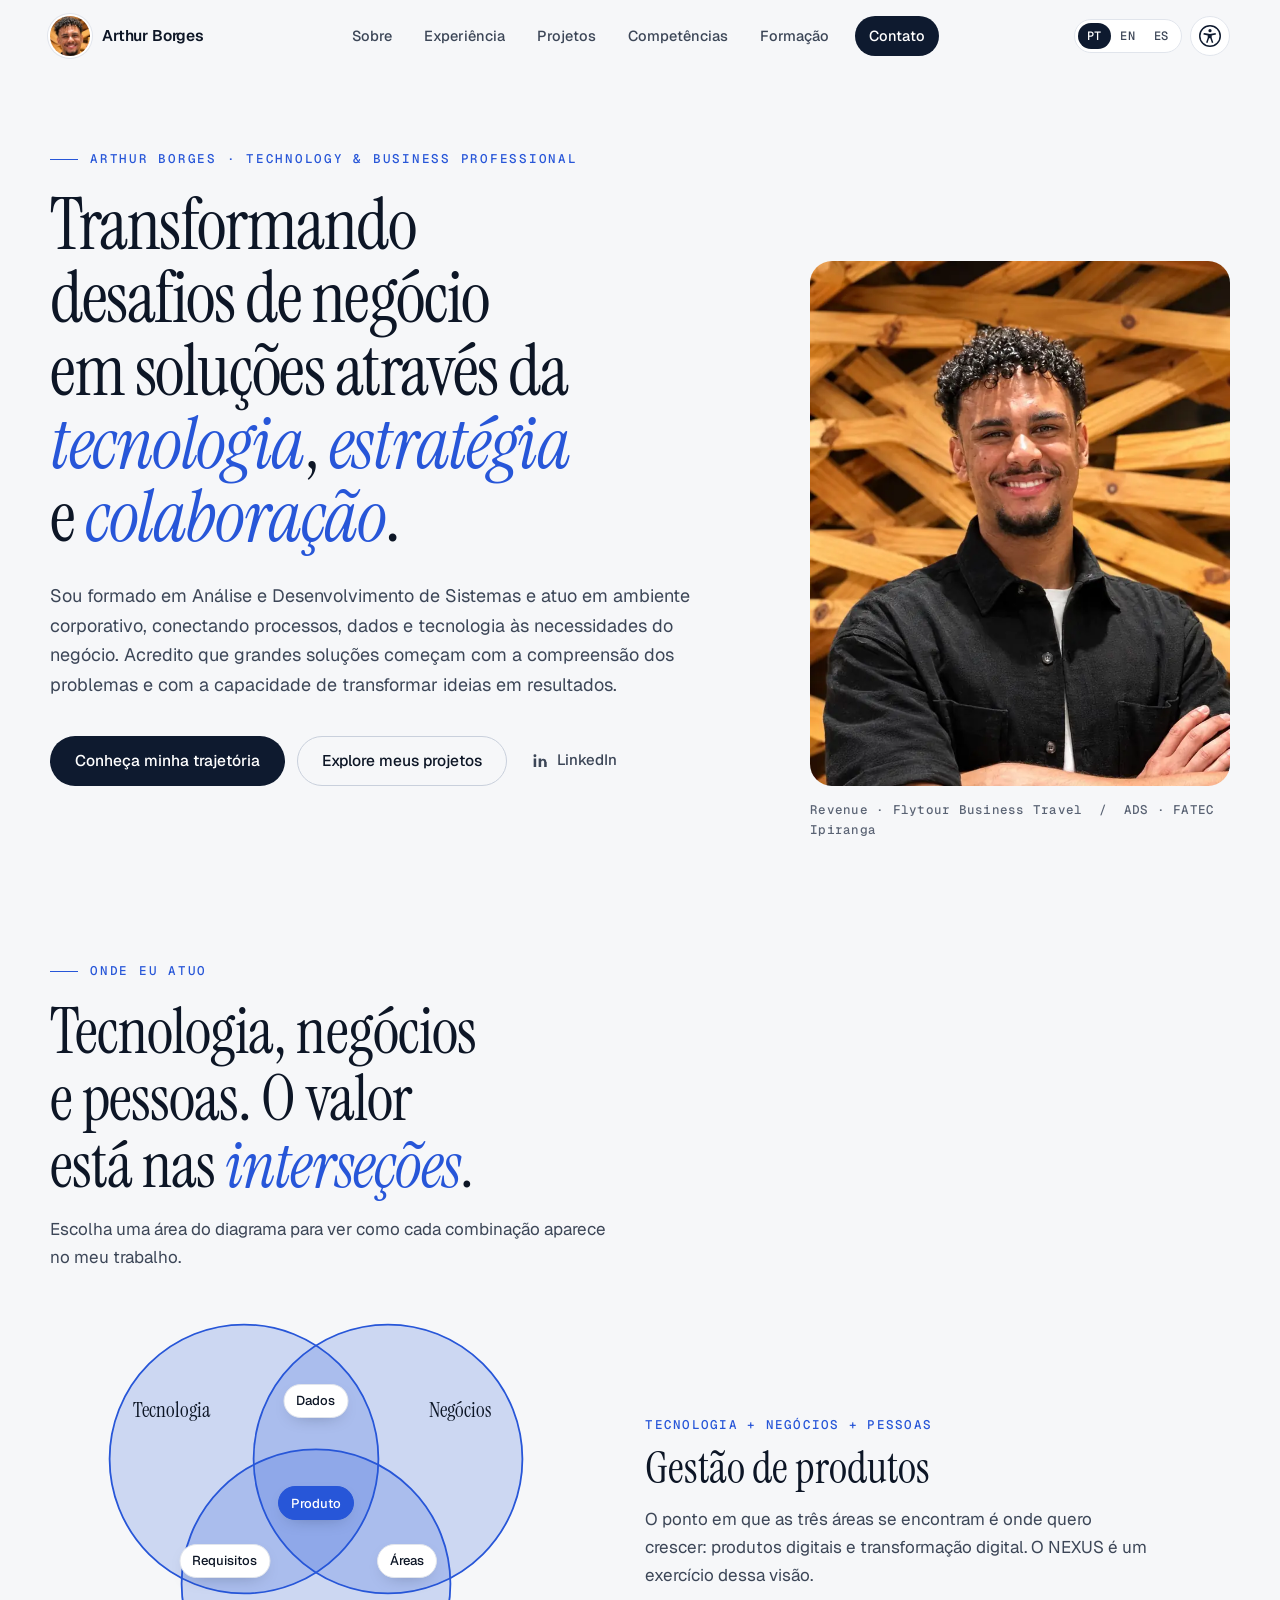
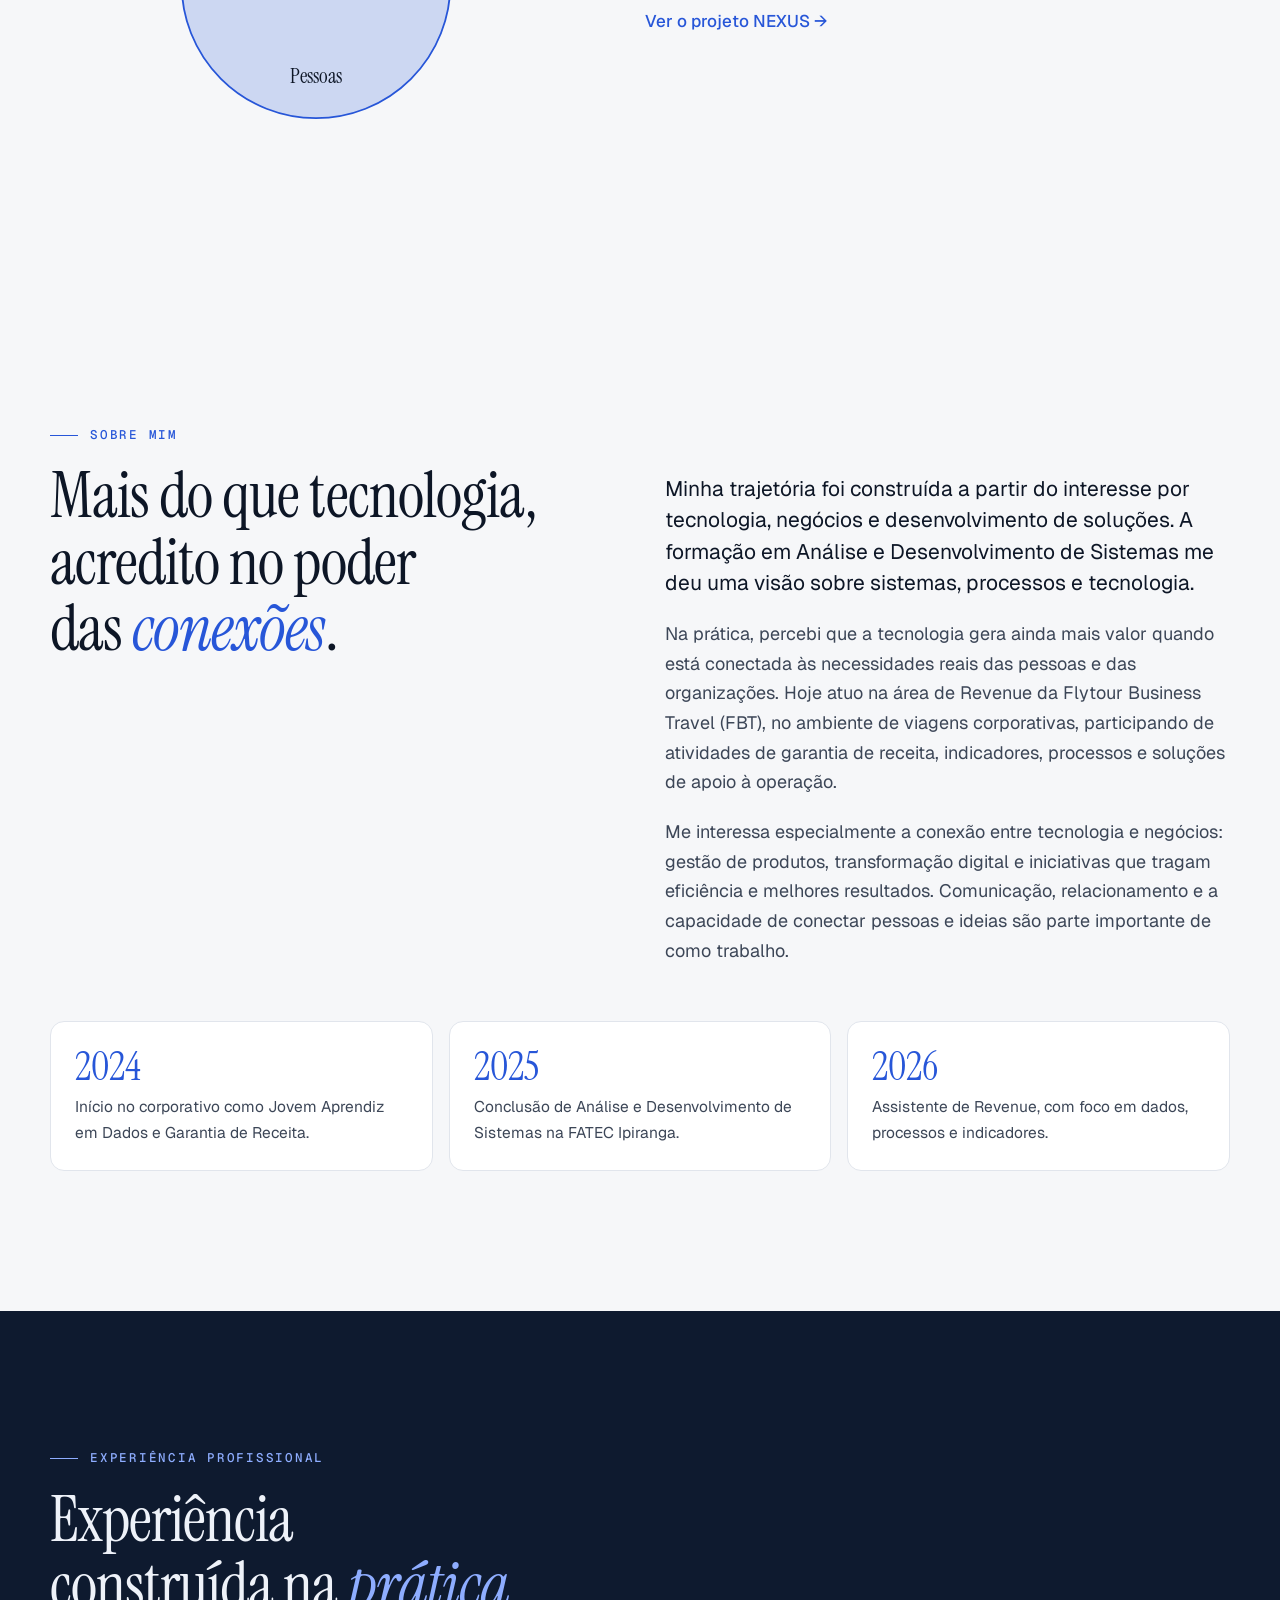
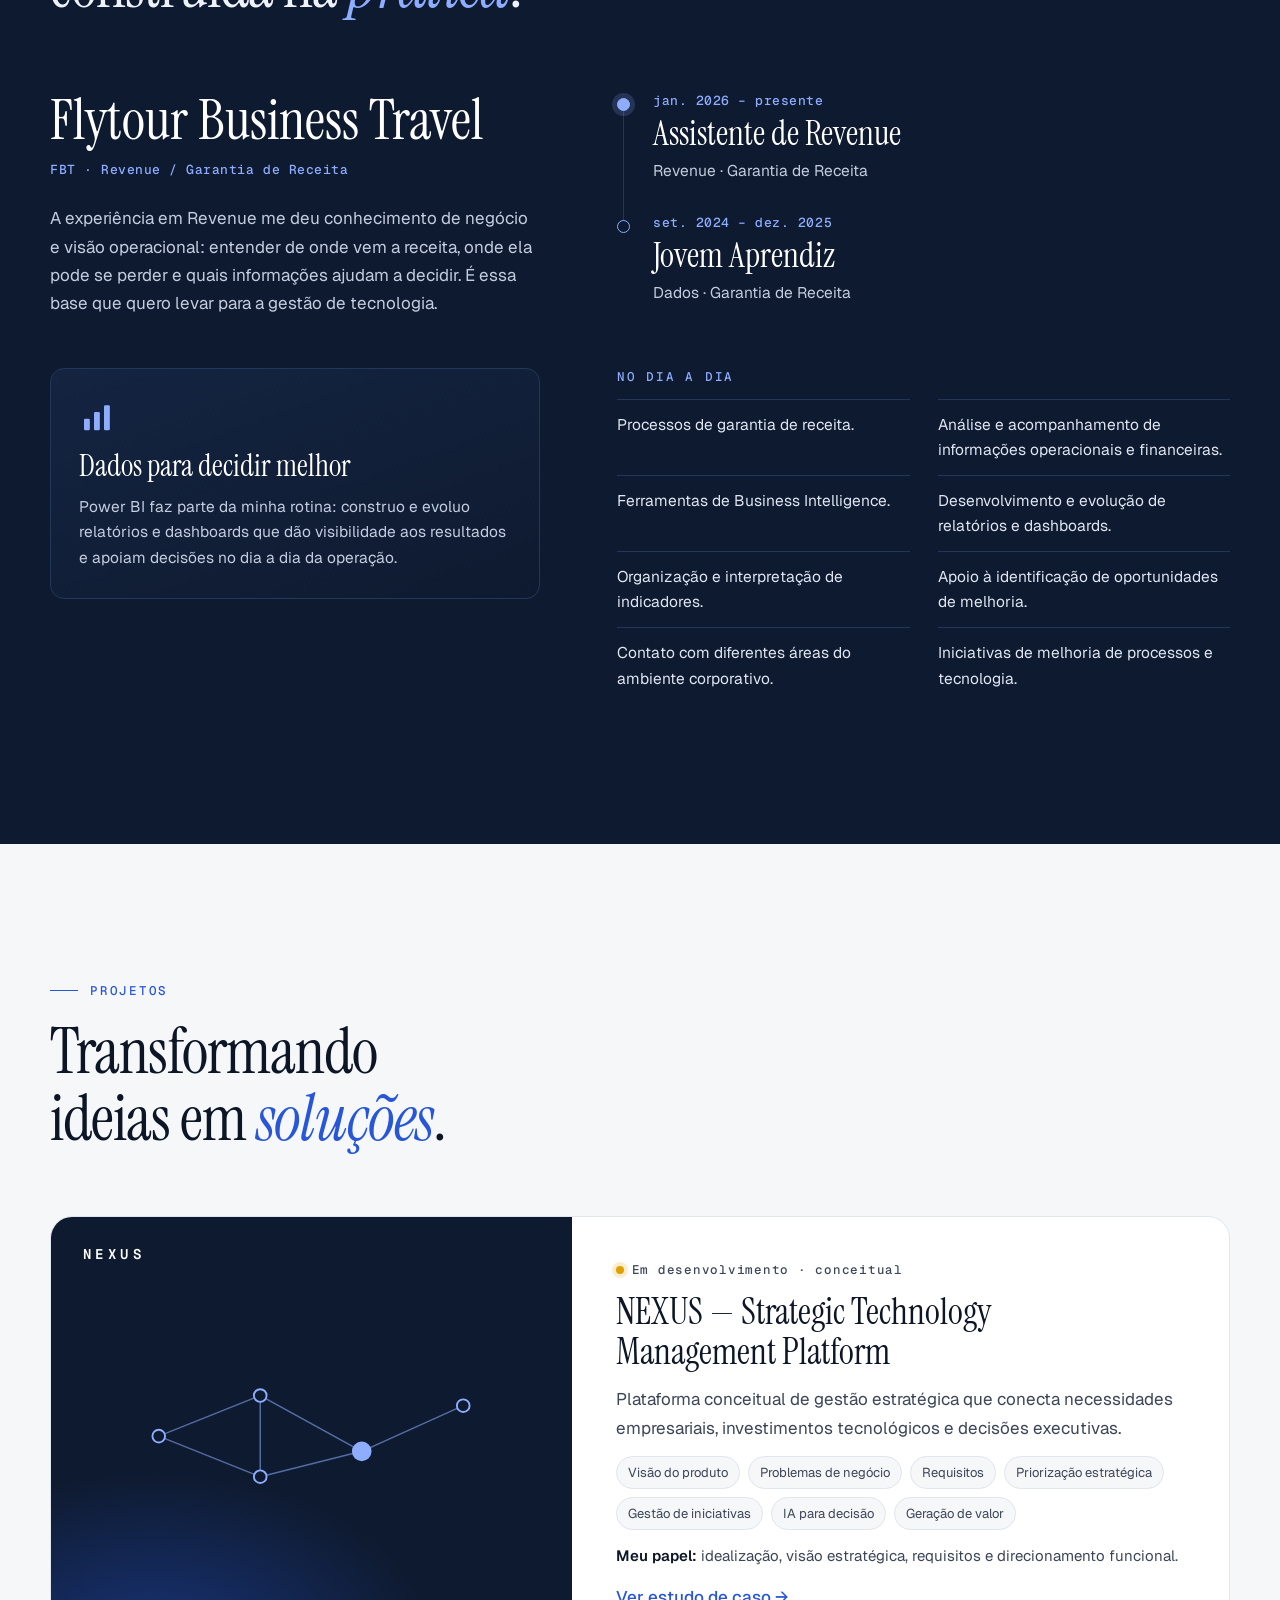
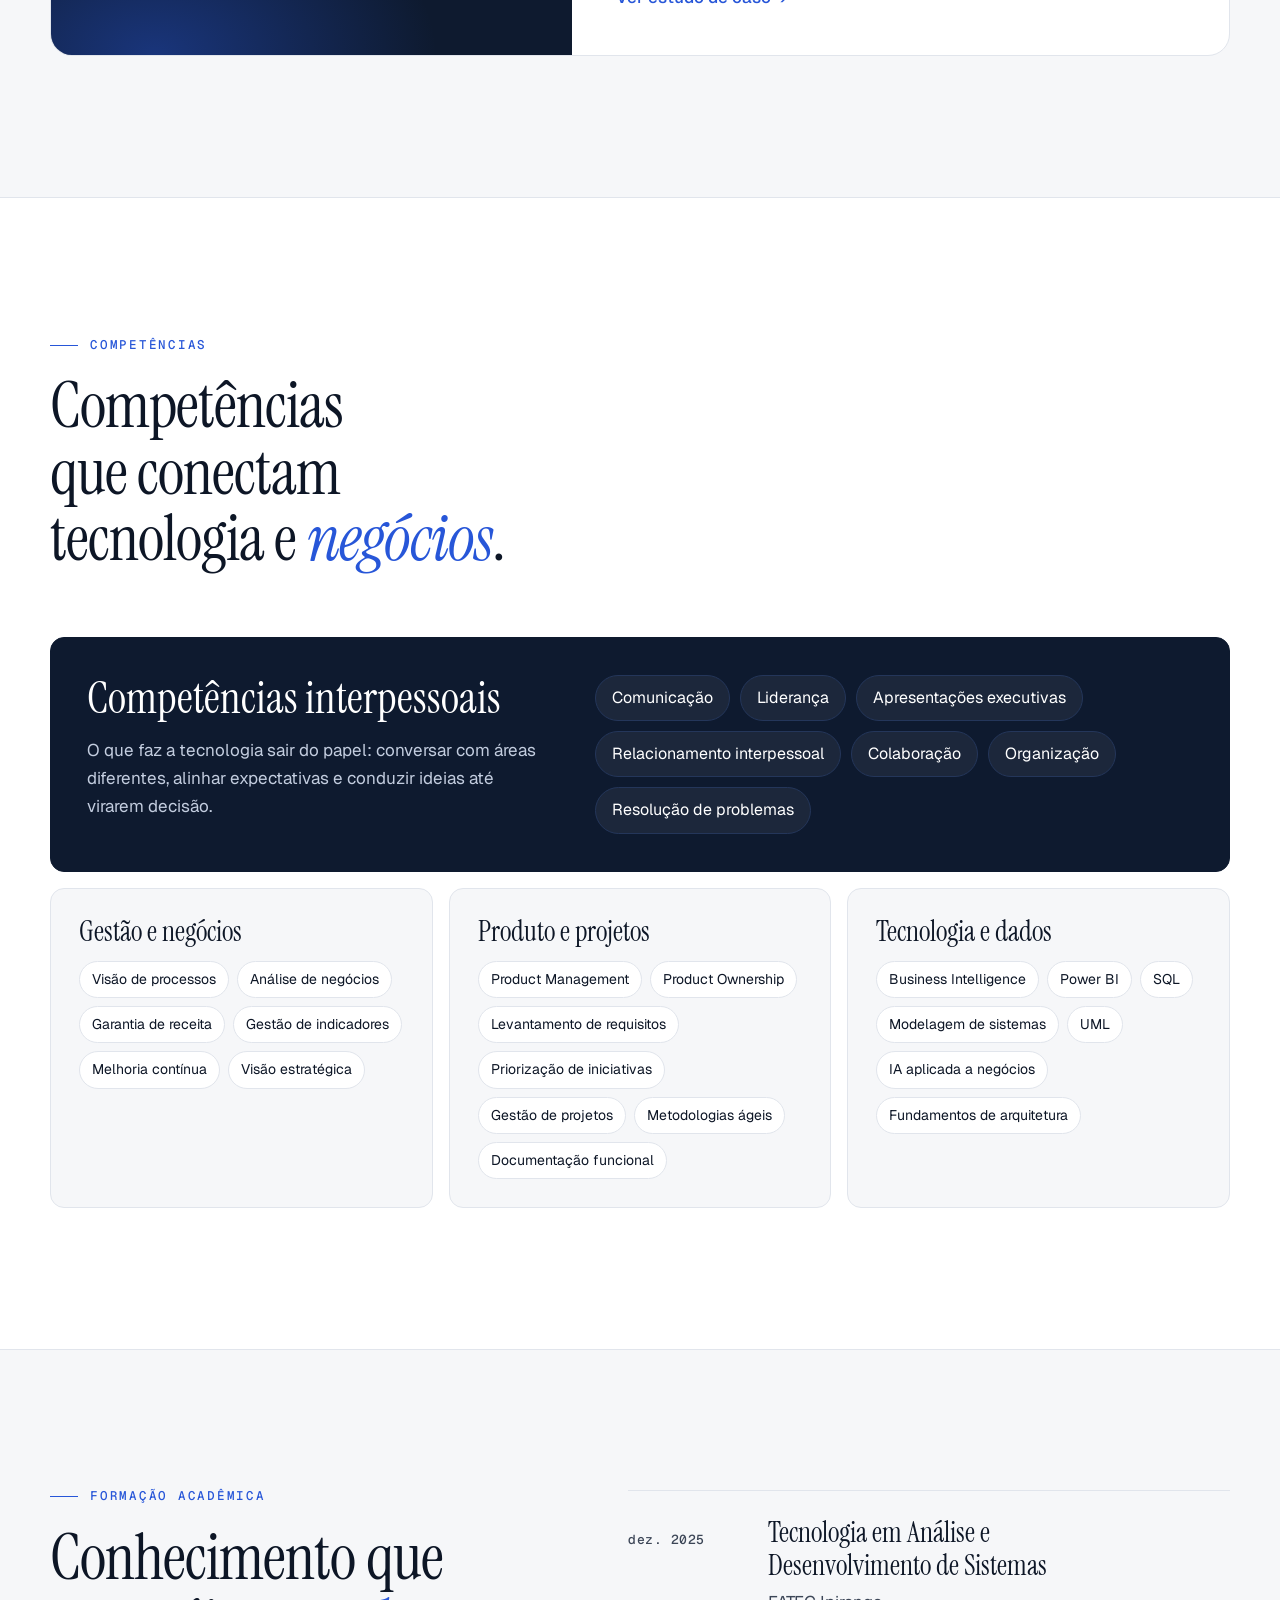
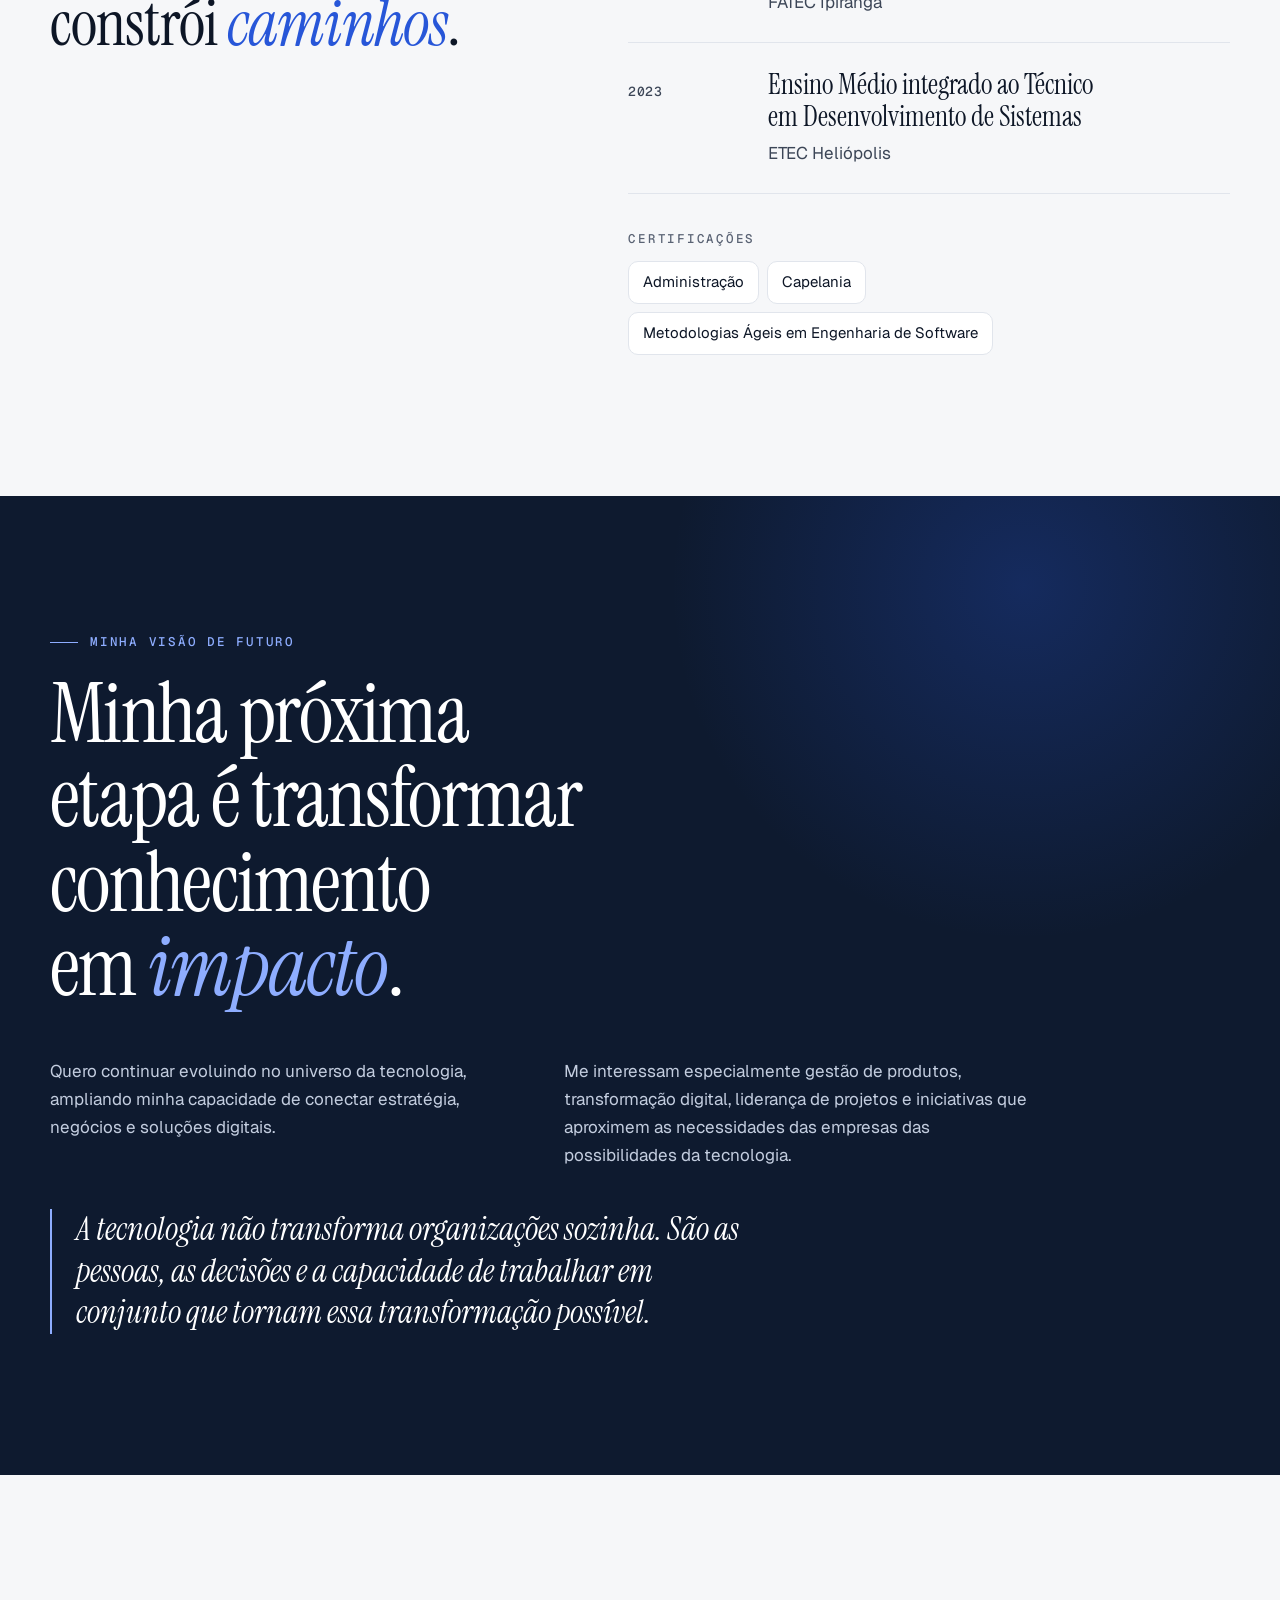
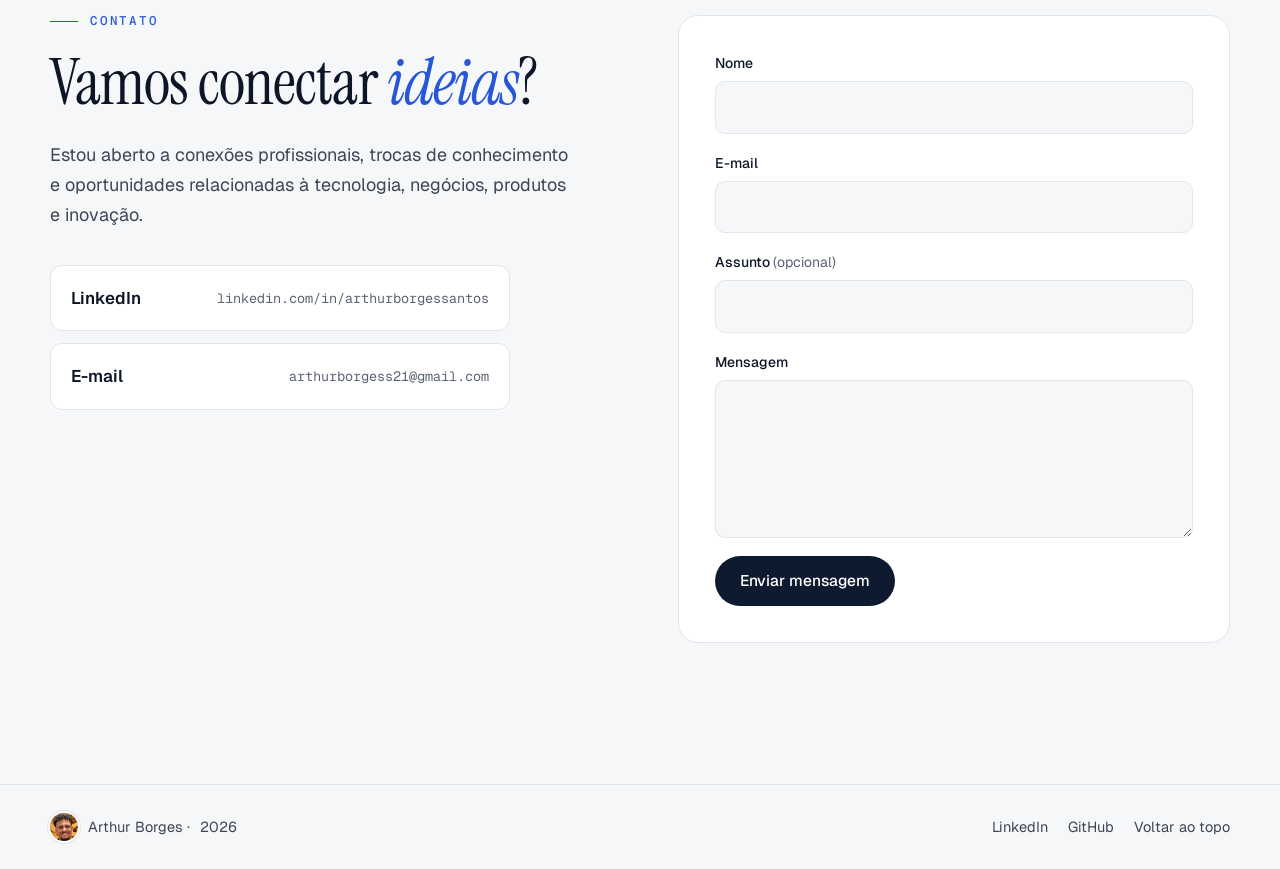
==== commit 5f2b8b88: "feat: acessibilidade, inglês e espanhol, foto no topo e diagrama Onde eu atuo" ====
--- a/index.html
+++ b/index.html
@@ -20,12 +20,17 @@
   <meta property="og:image:alt" content="Arthur Borges, Technology & Business Professional">
   <meta name="twitter:card" content="summary_large_image">
 
-  <link rel="icon" href="/favicon.svg" type="image/svg+xml">
+  <link rel="icon" href="/favicon-32.png" type="image/png" sizes="32x32">
+  <link rel="alternate" hreflang="pt-BR" href="https://arthursantx.github.io/">
+  <link rel="alternate" hreflang="en" href="https://arthursantx.github.io/en/">
+  <link rel="alternate" hreflang="es" href="https://arthursantx.github.io/es/">
+  <link rel="alternate" hreflang="x-default" href="https://arthursantx.github.io/">
   <link rel="preconnect" href="https://fonts.googleapis.com">
   <link rel="preconnect" href="https://fonts.gstatic.com" crossorigin>
   <link rel="stylesheet" href="https://fonts.googleapis.com/css2?family=Geist:wght@400;500;600&family=Geist+Mono:wght@400;500&family=Instrument+Serif:ital@0;1&display=swap">
   <link rel="stylesheet" href="/assets/css/site.css">
   <script src="/assets/js/site.js" defer></script>
+  <script>try{var a=JSON.parse(localStorage.getItem('ab-acessibilidade')||'{}'),r=document.documentElement,e=[1,1.15,1.3,1.5][a.escala]||1;r.style.setProperty('--a11y-escala',e);['contraste','leitura','espacamento','links','movimento'].forEach(function(o){if(a[o]===true)r.classList.add('a11y-'+o)})}catch(x){}</script>
 
   <script type="application/ld+json">
   {
@@ -49,13 +54,9 @@
   <header class="topo" data-topo>
     <div class="topo-interno">
       <a class="monograma" href="#inicio" aria-label="Arthur Borges, voltar ao início">
-        <span class="monograma-marca" aria-hidden="true">AB</span>
+        <img class="monograma-foto" src="/assets/img/avatar.webp" alt="" width="40" height="40">
         <span class="monograma-nome">Arthur Borges</span>
       </a>
-      <button class="menu-botao" type="button" aria-expanded="false" aria-controls="menu" data-menu-botao>
-        <span class="menu-botao-linhas" aria-hidden="true"></span>
-        <span class="visualmente-oculto">Abrir menu</span>
-      </button>
       <nav class="menu" id="menu" aria-label="Seções" data-menu>
         <ul>
           <li><a href="#sobre">Sobre</a></li>
@@ -66,8 +67,49 @@
           <li><a href="#contato" class="menu-contato">Contato</a></li>
         </ul>
       </nav>
+      <div class="ferramentas">
+        <nav class="idiomas" aria-label="Idioma">
+          <a href="/" hreflang="pt-BR" lang="pt-BR" data-idioma="pt" aria-current="page"><span aria-hidden="true">PT</span><span class="visualmente-oculto">Português</span></a>
+          <a href="/en/" hreflang="en" lang="en" data-idioma="en"><span aria-hidden="true">EN</span><span class="visualmente-oculto">English</span></a>
+          <a href="/es/" hreflang="es" lang="es" data-idioma="es"><span aria-hidden="true">ES</span><span class="visualmente-oculto">Español</span></a>
+        </nav>
+        <button class="a11y-botao" type="button" aria-expanded="false" aria-controls="a11y" data-a11y-botao>
+          <svg aria-hidden="true" viewBox="0 0 24 24"><circle cx="12" cy="12" r="10.25" fill="none" stroke="currentColor" stroke-width="1.5"/><circle cx="12" cy="6.7" r="1.6"/><path d="M6.4 9.1c1.9.5 3.8.8 5.6.8s3.7-.3 5.6-.8l.4 1.4c-1.4.4-2.9.7-4.3.9v2.4l1.6 4.6-1.4.5-1.6-4.6h-1.2l-1.6 4.6-1.4-.5 1.6-4.6v-2.4c-1.4-.2-2.9-.5-4.3-.9l.4-1.4Z"/></svg>
+          <span class="visualmente-oculto">Acessibilidade</span>
+        </button>
+      </div>
+      <button class="menu-botao" type="button" aria-expanded="false" aria-controls="menu" data-menu-botao>
+        <span class="menu-botao-linhas" aria-hidden="true"></span>
+        <span class="visualmente-oculto">Abrir menu</span>
+      </button>
     </div>
   </header>
+
+  <div class="a11y-painel" id="a11y" role="dialog" aria-labelledby="a11y-titulo" hidden data-a11y-painel>
+    <div class="a11y-cabeca">
+      <h2 id="a11y-titulo">Acessibilidade</h2>
+      <button type="button" class="a11y-fechar" data-a11y-fechar><span aria-hidden="true">×</span><span class="visualmente-oculto">Fechar painel de acessibilidade</span></button>
+    </div>
+    <div class="a11y-grupo" role="group" aria-labelledby="a11y-tamanho">
+      <p id="a11y-tamanho" class="a11y-rotulo">Tamanho do texto</p>
+      <div class="a11y-tamanho">
+        <button type="button" data-a11y-texto="-1"><span aria-hidden="true">A−</span><span class="visualmente-oculto">Diminuir texto</span></button>
+        <output data-a11y-escala>100%</output>
+        <button type="button" data-a11y-texto="1"><span aria-hidden="true">A+</span><span class="visualmente-oculto">Aumentar texto</span></button>
+      </div>
+    </div>
+    <ul class="a11y-opcoes">
+      <li><button type="button" aria-pressed="false" data-a11y="contraste"><span class="a11y-chave" aria-hidden="true"></span>Alto contraste</button></li>
+      <li><button type="button" aria-pressed="false" data-a11y="leitura"><span class="a11y-chave" aria-hidden="true"></span>Fonte de leitura facilitada</button></li>
+      <li><button type="button" aria-pressed="false" data-a11y="espacamento"><span class="a11y-chave" aria-hidden="true"></span>Mais espaço entre letras e linhas</button></li>
+      <li><button type="button" aria-pressed="false" data-a11y="links"><span class="a11y-chave" aria-hidden="true"></span>Destacar links e botões</button></li>
+      <li><button type="button" aria-pressed="false" data-a11y="movimento"><span class="a11y-chave" aria-hidden="true"></span>Pausar animações</button></li>
+      <li><button type="button" aria-pressed="false" data-a11y="guia"><span class="a11y-chave" aria-hidden="true"></span>Guia de leitura</button></li>
+      <li data-so-pt><button type="button" aria-pressed="false" data-a11y="libras"><span class="a11y-chave" aria-hidden="true"></span>Tradução para Libras (VLibras)</button></li>
+    </ul>
+    <button type="button" class="a11y-restaurar" data-a11y-restaurar>Restaurar padrão</button>
+    <p class="a11y-nota">Suas escolhas ficam salvas neste navegador. O site também respeita a preferência de movimento reduzido do seu sistema.</p>
+  </div>
 
   <main id="conteudo">
     <!-- 01 · HOME -->
@@ -101,22 +143,70 @@
         </figure>
       </div>
 
-      <div class="envoltorio">
-        <ul class="pilares" aria-label="Pilares de atuação">
-          <li class="pilar revelar">
-            <span class="pilar-numero">01</span>
-            <h2>Tecnologia</h2>
-            <p>Formação em ADS, leitura de sistemas, Business Intelligence e interesse por soluções digitais que resolvem problemas reais.</p>
-          </li>
-          <li class="pilar revelar">
-            <span class="pilar-numero">02</span>
-            <h2>Negócios</h2>
-            <p>Rotina corporativa em Revenue: processos, indicadores e a visão de como a operação se transforma em resultado.</p>
-          </li>
-          <li class="pilar revelar">
-            <span class="pilar-numero">03</span>
-            <h2>Pessoas</h2>
-            <p>Comunicação, relacionamento e a capacidade de aproximar áreas e conduzir ideias até virarem iniciativas.</p>
+    </section>
+
+    <!-- 01b · ONDE EU ATUO -->
+    <section class="secao atuacao" id="atuacao" aria-labelledby="atuacao-titulo">
+      <div class="envoltorio atuacao-grade">
+        <div class="atuacao-intro">
+          <p class="rotulo revelar">Onde eu atuo</p>
+          <h2 id="atuacao-titulo" class="titulo-secao revelar">Tecnologia, negócios e pessoas. O valor está nas <em>interseções</em>.</h2>
+          <p class="atuacao-dica revelar">Escolha uma área do diagrama para ver como cada combinação aparece no meu trabalho.</p>
+        </div>
+
+        <div class="venn revelar" data-venn>
+          <svg class="venn-desenho" viewBox="0 0 400 370" aria-hidden="true">
+            <circle class="venn-circulo" data-circulo="t" cx="140" cy="130" r="112"/>
+            <circle class="venn-circulo" data-circulo="n" cx="260" cy="130" r="112"/>
+            <circle class="venn-circulo" data-circulo="p" cx="200" cy="234" r="112"/>
+          </svg>
+          <div class="venn-alvos" role="group" aria-label="Áreas do diagrama">
+            <button type="button" class="venn-alvo venn-alvo-principal" style="--x:20%;--y:24%" data-regiao="t" aria-pressed="false">Tecnologia</button>
+            <button type="button" class="venn-alvo venn-alvo-principal" style="--x:80%;--y:24%" data-regiao="n" aria-pressed="false">Negócios</button>
+            <button type="button" class="venn-alvo venn-alvo-principal" style="--x:50%;--y:84%" data-regiao="p" aria-pressed="false">Pessoas</button>
+            <button type="button" class="venn-alvo" style="--x:50%;--y:22%" data-regiao="tn" aria-pressed="false">Dados</button>
+            <button type="button" class="venn-alvo" style="--x:31%;--y:58%" data-regiao="tp" aria-pressed="false">Requisitos</button>
+            <button type="button" class="venn-alvo" style="--x:69%;--y:58%" data-regiao="np" aria-pressed="false">Áreas</button>
+            <button type="button" class="venn-alvo venn-alvo-centro" style="--x:50%;--y:45%" data-regiao="tnp" aria-pressed="true">Produto</button>
+          </div>
+        </div>
+
+        <ul class="venn-detalhes" aria-live="polite" data-venn-detalhes>
+          <li data-regiao-conteudo="tnp">
+            <p class="venn-detalhe-rotulo">Tecnologia + Negócios + Pessoas</p>
+            <h3>Gestão de produtos</h3>
+            <p>O ponto em que as três áreas se encontram é onde quero crescer: produtos digitais e transformação digital. O NEXUS é um exercício dessa visão.</p>
+            <a class="venn-link" href="/projetos/nexus/">Ver o projeto NEXUS <span aria-hidden="true">→</span></a>
+          </li>
+          <li data-regiao-conteudo="t">
+            <p class="venn-detalhe-rotulo">Tecnologia</p>
+            <h3>Base técnica</h3>
+            <p>Formação em Análise e Desenvolvimento de Sistemas, leitura de sistemas e Business Intelligence. Entendo a tecnologia o suficiente para conversar bem com quem a constrói.</p>
+          </li>
+          <li data-regiao-conteudo="n">
+            <p class="venn-detalhe-rotulo">Negócios</p>
+            <h3>Visão de receita</h3>
+            <p>Rotina em Revenue: garantia de receita, processos e indicadores. Entender de onde a receita vem e onde ela pode se perder.</p>
+          </li>
+          <li data-regiao-conteudo="p">
+            <p class="venn-detalhe-rotulo">Pessoas</p>
+            <h3>Comunicação</h3>
+            <p>Relacionamento, apresentações e escuta. É o que faz uma boa ideia ganhar apoio dentro de uma empresa.</p>
+          </li>
+          <li data-regiao-conteudo="tn">
+            <p class="venn-detalhe-rotulo">Tecnologia + Negócios</p>
+            <h3>Dados para decidir</h3>
+            <p>Relatórios e dashboards em Power BI que transformam informação operacional em visibilidade para a gestão.</p>
+          </li>
+          <li data-regiao-conteudo="tp">
+            <p class="venn-detalhe-rotulo">Tecnologia + Pessoas</p>
+            <h3>Tradução de necessidades</h3>
+            <p>Transformar o que as áreas precisam em requisitos claros e explicar soluções técnicas para quem não é da área.</p>
+          </li>
+          <li data-regiao-conteudo="np">
+            <p class="venn-detalhe-rotulo">Negócios + Pessoas</p>
+            <h3>Alinhamento entre áreas</h3>
+            <p>Contato com diferentes áreas do ambiente corporativo, alinhando expectativas e levando indicadores para a conversa.</p>
           </li>
         </ul>
       </div>
@@ -191,11 +281,11 @@
             </ul>
           </div>
 
-          <aside class="destaque-bi revelar" aria-label="Destaque: dados e Power BI">
+          <div class="destaque-bi revelar">
             <svg aria-hidden="true" viewBox="0 0 48 48" class="destaque-bi-icone"><rect x="6" y="26" width="7" height="14" rx="1.5"/><rect x="18" y="18" width="7" height="22" rx="1.5"/><rect x="30" y="10" width="7" height="30" rx="1.5"/></svg>
             <h3>Dados para decidir melhor</h3>
             <p>Power BI faz parte da minha rotina: construo e evoluo relatórios e dashboards que dão visibilidade aos resultados e apoiam decisões no dia a dia da operação.</p>
-          </aside>
+          </div>
         </div>
       </div>
     </section>
@@ -388,7 +478,7 @@
 
   <footer class="rodape">
     <div class="envoltorio rodape-interno">
-      <p><span class="monograma-marca monograma-pequeno" aria-hidden="true">AB</span> Arthur Borges · <span data-ano>2026</span></p>
+      <p><img class="monograma-foto monograma-pequeno" src="/assets/img/avatar.webp" alt="" width="28" height="28" loading="lazy"> Arthur Borges · <span data-ano>2026</span></p>
       <nav aria-label="Rodapé">
         <a href="https://www.linkedin.com/in/arthurborgessantos/" target="_blank" rel="noopener">LinkedIn</a>
         <a href="https://github.com/arthursantx" target="_blank" rel="noopener">GitHub</a>
--- a/assets/css/site.css
+++ b/assets/css/site.css
@@ -6,7 +6,7 @@
   --branco: #ffffff;
   --tinta: #0d1626;
   --tinta-suave: #3c4657;
-  --cinza: #6a7384;
+  --cinza: #5a6374;
   --linha: #e1e5ec;
   --marinho: #0e1a2f;
   --marinho-2: #142441;
@@ -200,12 +200,6 @@
   font: 500 12.5px/1.6 var(--mono); color: var(--cinza); letter-spacing: .02em;
 }
 
-.pilares { margin-top: clamp(64px, 8vw, 104px); display: grid; grid-template-columns: repeat(3, minmax(0, 1fr)); border-top: 1px solid var(--linha); }
-.pilar { padding: 28px 28px 8px 0; display: grid; gap: 10px; }
-.pilar + .pilar { padding-left: 28px; border-left: 1px solid var(--linha); }
-.pilar-numero { font: 500 12.5px var(--mono); color: var(--azul); letter-spacing: .1em; }
-.pilar h2 { font: 400 30px/1.1 var(--serifa); }
-.pilar p { color: var(--tinta-suave); font-size: 15.5px; max-width: 34ch; }
 
 /* ---------- seções ---------- */
 .secao { padding-block: clamp(80px, 11vw, 144px); }
@@ -361,7 +355,6 @@
 .rodape { border-top: 1px solid var(--linha); padding-block: 28px; padding-bottom: calc(28px + env(safe-area-inset-bottom, 0px)); }
 .rodape-interno { display: flex; justify-content: space-between; align-items: center; gap: 16px; flex-wrap: wrap; font-size: 14.5px; color: var(--tinta-suave); }
 .rodape-interno p { display: flex; align-items: center; gap: 10px; }
-.monograma-pequeno { width: 28px; height: 28px; font-size: 15px; border-radius: 8px; }
 .rodape nav { display: flex; gap: 20px; flex-wrap: wrap; }
 .rodape a { text-decoration: none; }
 .rodape a:hover { color: var(--azul); }
@@ -418,6 +411,132 @@
   .caso-ficha div:nth-child(3) { padding-left: 0; border-left: 0; }
   .caso-bloco { grid-template-columns: minmax(0, 1fr); }
 }
+/* ---------- Topo: foto, idiomas e acessibilidade ---------- */
+.monograma-foto { width: 40px; height: 40px; border-radius: 50%; object-fit: cover; box-shadow: 0 0 0 2px var(--branco), 0 0 0 3px var(--linha); }
+.monograma-pequeno { width: 28px; height: 28px; }
+.ferramentas { display: flex; align-items: center; gap: 8px; }
+.idiomas { display: flex; border: 1px solid var(--linha); border-radius: 999px; padding: 3px; background: var(--branco); }
+.idiomas a {
+  font: 500 12px/1 var(--mono); letter-spacing: .06em; color: var(--tinta-suave); text-decoration: none;
+  padding: 7px 9px; border-radius: 999px; min-width: 32px; text-align: center;
+}
+.idiomas a:hover { color: var(--tinta); }
+.idiomas a[aria-current='page'] { background: var(--marinho); color: #fff; }
+.a11y-botao {
+  width: 40px; height: 40px; display: grid; place-items: center; border-radius: 50%;
+  border: 1px solid var(--linha); background: var(--branco); color: var(--marinho); cursor: pointer;
+}
+.a11y-botao svg { width: 24px; height: 24px; fill: currentColor; }
+.a11y-botao:hover, .a11y-botao[aria-expanded='true'] { background: var(--marinho); color: #fff; border-color: var(--marinho); }
+
+.a11y-painel {
+  position: fixed; z-index: 60; top: calc(var(--topo-altura) + 8px); right: max(16px, calc((100vw - var(--largura)) / 2 - 16px));
+  width: min(360px, calc(100vw - 32px)); max-height: calc(100vh - var(--topo-altura) - 24px); overflow: auto;
+  background: var(--branco); color: var(--tinta); border: 1px solid var(--linha); border-radius: 18px;
+  box-shadow: 0 24px 60px -20px rgb(13 22 38 / 35%); padding: 20px;
+}
+.a11y-painel[hidden] { display: none; }
+.a11y-cabeca { display: flex; justify-content: space-between; align-items: center; margin-bottom: 14px; }
+.a11y-cabeca h2 { font: 400 26px/1.1 var(--serifa); }
+.a11y-fechar { width: 36px; height: 36px; border-radius: 50%; border: 1px solid var(--linha); background: none; font-size: 22px; line-height: 1; cursor: pointer; color: var(--tinta); }
+.a11y-rotulo { font: 500 12px var(--mono); letter-spacing: .08em; text-transform: uppercase; color: var(--cinza); margin-bottom: 8px; }
+.a11y-tamanho { display: grid; grid-template-columns: 1fr auto 1fr; align-items: center; gap: 10px; }
+.a11y-tamanho button { height: 44px; border-radius: 12px; border: 1px solid var(--linha); background: var(--papel); font: 600 17px var(--texto); color: var(--tinta); cursor: pointer; }
+.a11y-tamanho button:disabled { opacity: .4; cursor: not-allowed; }
+.a11y-tamanho output { font: 500 15px var(--mono); min-width: 52px; text-align: center; }
+.a11y-opcoes { display: grid; gap: 6px; margin: 16px 0; }
+.a11y-opcoes button {
+  width: 100%; display: flex; align-items: center; gap: 12px; text-align: left; min-height: 44px;
+  padding: 10px 12px; border-radius: 12px; border: 1px solid var(--linha); background: none; color: var(--tinta);
+  font: 500 15px/1.3 var(--texto); cursor: pointer;
+}
+.a11y-opcoes button:hover { background: var(--papel); }
+.a11y-chave { flex: none; width: 34px; height: 20px; border-radius: 999px; background: var(--linha); position: relative; transition: background-color .2s; }
+.a11y-chave::after { content: ''; position: absolute; top: 3px; left: 3px; width: 14px; height: 14px; border-radius: 50%; background: #fff; box-shadow: 0 1px 2px rgb(0 0 0 / 25%); transition: transform .2s var(--ease); }
+.a11y-opcoes button[aria-pressed='true'] { border-color: var(--azul); background: var(--azul-fundo); }
+.a11y-opcoes button[aria-pressed='true'] .a11y-chave { background: var(--azul); }
+.a11y-opcoes button[aria-pressed='true'] .a11y-chave::after { transform: translateX(14px); }
+.a11y-restaurar { width: 100%; min-height: 44px; border-radius: 12px; border: 0; background: var(--marinho); color: #fff; font: 500 15px var(--texto); cursor: pointer; }
+.a11y-nota { margin-top: 12px; font-size: 13px; color: var(--cinza); }
+.a11y-guia {
+  position: fixed; left: 0; right: 0; height: 44px; z-index: 55; pointer-events: none;
+  box-shadow: 0 0 0 100vmax rgb(13 22 38 / 38%); border-block: 2px solid #ffde59; transform: translateY(-50%);
+}
+
+/* Preferências de acessibilidade (classes no <html>) */
+html { --a11y-escala: 1; }
+main, .rodape { zoom: var(--a11y-escala); }
+html.a11y-contraste {
+  --papel: #000; --branco: #000; --tinta: #fff; --tinta-suave: #fff; --cinza: #e8e8e8; --linha: #fff;
+  --marinho: #000; --marinho-2: #000; --marinho-linha: #fff; --marinho-texto: #fff;
+  --azul: #ffde59; --azul-claro: #ffde59; --azul-fundo: #222; --verde: #7dffb2;
+}
+html.a11y-contraste body, html.a11y-contraste .topo { background: #000; color: #fff; }
+html.a11y-contraste .topo { backdrop-filter: none; }
+html.a11y-contraste .botao-cheio, html.a11y-contraste .idiomas a[aria-current='page'], html.a11y-contraste .a11y-restaurar { background: #ffde59; color: #000; }
+html.a11y-contraste .a11y-botao:hover, html.a11y-contraste .a11y-botao[aria-expanded='true'] { background: #ffde59; color: #000; }
+html.a11y-contraste a { color: #ffde59; }
+html.a11y-contraste .botao-cheio { border-color: #ffde59; }
+html.a11y-contraste * { box-shadow: none !important; text-shadow: none !important; }
+html.a11y-contraste .grupo-pessoas, html.a11y-contraste .destaque-bi, html.a11y-contraste .projeto, html.a11y-contraste .modulo { border: 1px solid #fff; }
+html.a11y-contraste img { filter: none; }
+html.a11y-leitura { --texto: 'Atkinson Hyperlegible', Verdana, sans-serif; --serifa: 'Atkinson Hyperlegible', Verdana, sans-serif; }
+html.a11y-leitura em { font-style: normal; text-decoration: underline; text-decoration-thickness: 2px; text-underline-offset: 4px; }
+html.a11y-espacamento main *, html.a11y-espacamento .rodape * { letter-spacing: .12em !important; word-spacing: .16em !important; line-height: 1.6 !important; }
+html.a11y-espacamento main p { margin-bottom: 1em; }
+html.a11y-links a:not(.botao) { text-decoration: underline !important; text-decoration-thickness: 2px !important; text-underline-offset: 3px; }
+html.a11y-links a, html.a11y-links button, html.a11y-links input, html.a11y-links textarea { outline: 2px dashed var(--azul); outline-offset: 2px; }
+html.a11y-movimento { scroll-behavior: auto; }
+html.a11y-movimento *, html.a11y-movimento *::before, html.a11y-movimento *::after { animation: none !important; transition: none !important; }
+html.a11y-movimento .js .revelar, html.a11y-movimento .revelar { opacity: 1 !important; transform: none !important; }
+
+/* ---------- Onde eu atuo (diagrama interativo) ---------- */
+.atuacao-grade { display: grid; grid-template-columns: minmax(0, 1fr) minmax(0, 1.1fr); grid-template-areas: 'intro intro' 'venn detalhe'; gap: 32px 64px; align-items: center; }
+.atuacao-intro { grid-area: intro; max-width: 760px; }
+.atuacao-dica { color: var(--tinta-suave); margin-top: 16px; max-width: 52ch; }
+.venn { grid-area: venn; position: relative; width: 100%; max-width: 480px; aspect-ratio: 400 / 370; justify-self: center; }
+.venn-desenho { position: absolute; inset: 0; width: 100%; height: 100%; overflow: visible; }
+.venn-circulo { fill: var(--azul); fill-opacity: .07; stroke: var(--azul); stroke-opacity: .35; stroke-width: 1.5; transition: fill-opacity .3s, stroke-opacity .3s; }
+.venn[data-ativo~='t'] [data-circulo='t'], .venn[data-ativo~='n'] [data-circulo='n'], .venn[data-ativo~='p'] [data-circulo='p'] { fill-opacity: .2; stroke-opacity: 1; }
+.venn-alvos { position: absolute; inset: 0; }
+.venn-alvo {
+  position: absolute; left: var(--x); top: var(--y); transform: translate(-50%, -50%);
+  padding: 7px 12px; min-height: 34px; border-radius: 999px; border: 1px solid var(--linha);
+  background: var(--branco); color: var(--tinta); font: 500 13px/1 var(--texto); white-space: nowrap; cursor: pointer;
+  box-shadow: 0 6px 18px -10px rgb(13 22 38 / 40%); transition: background-color .2s, color .2s, border-color .2s;
+}
+.venn-alvo-principal { font: 400 21px/1 var(--serifa); padding: 8px 14px; border-color: transparent; background: transparent; box-shadow: none; }
+.venn-alvo-centro { background: var(--marinho); color: #fff; border-color: var(--marinho); }
+.venn-alvo:hover { border-color: var(--azul); }
+.venn-alvo[aria-pressed='true'] { background: var(--azul); color: #fff; border-color: var(--azul); }
+.venn-detalhes { grid-area: detalhe; }
+.js .venn-detalhes li:not(.ativo) { display: none; }
+.venn-detalhes li { padding: 28px 0; border-top: 1px solid var(--linha); }
+.js .venn-detalhes li { border-top: 0; padding: 0; }
+.venn-detalhe-rotulo { font: 500 12.5px var(--mono); letter-spacing: .1em; text-transform: uppercase; color: var(--azul); }
+.venn-detalhes h3 { font: 400 clamp(32px, 4vw, 44px)/1.05 var(--serifa); margin: 12px 0 14px; }
+.venn-detalhes p:not(.venn-detalhe-rotulo) { color: var(--tinta-suave); font-size: 17px; max-width: 46ch; }
+.venn-link { display: inline-block; margin-top: 18px; color: var(--azul); font-weight: 500; text-decoration: none; }
+.venn-link:hover { text-decoration: underline; }
+html:not(.js) .venn-alvos { display: none; }
+
+@media (max-width: 980px) {
+  .menu a { padding: 8px 10px; }
+  .monograma-nome { display: none; }
+}
+@media (max-width: 760px) {
+  .ferramentas { margin-left: auto; position: relative; z-index: 2; }
+  .menu-botao { position: relative; z-index: 2; }
+  .monograma-nome { display: inline; }
+  .atuacao-grade { grid-template-columns: minmax(0, 1fr); grid-template-areas: 'intro' 'venn' 'detalhe'; }
+  .venn-alvo { font-size: 12px; padding: 6px 9px; }
+  .venn-alvo-principal { font-size: 18px; }
+  .a11y-painel { right: 16px; }
+}
+@media (max-width: 420px) {
+  .monograma-nome { display: none; }
+}
+
 @media (max-width: 760px) {
   body { font-size: 16px; }
   .envoltorio, .topo-interno {
@@ -456,9 +575,7 @@
   .retrato-cartao { flex-direction: row; align-items: flex-end; }
   .retrato-iniciais { font-size: 96px; }
   .retrato-pilares li { font-size: 16px; }
-  .pilares, .destaques { grid-template-columns: minmax(0, 1fr); }
-  .pilar, .pilar + .pilar { padding: 24px 0 8px; border-left: 0; border-top: 1px solid var(--linha); }
-  .pilar:first-child { border-top: 0; }
+  .destaques { grid-template-columns: minmax(0, 1fr); }
   .etapa-lista { grid-template-columns: minmax(0, 1fr); }
   .competencias { grid-template-columns: minmax(0, 1fr); }
   .grupo-pessoas { padding: 28px; }
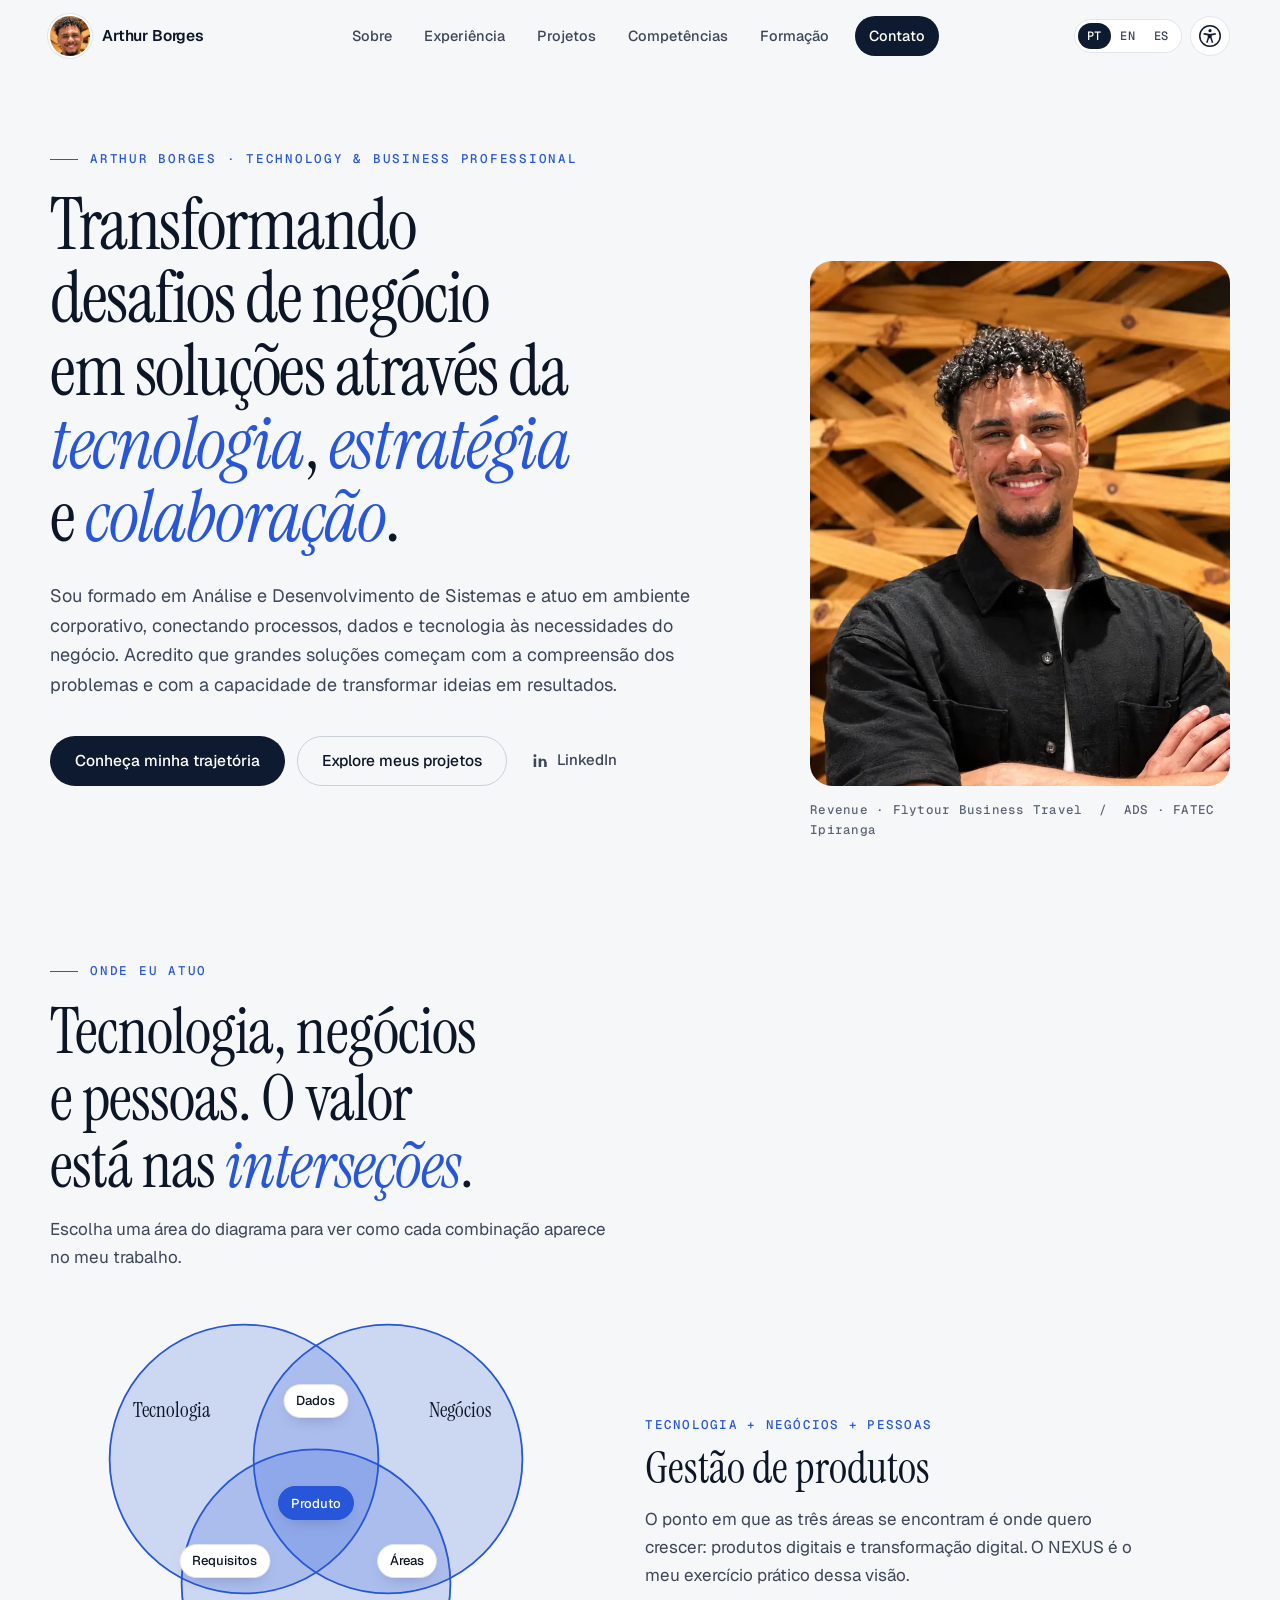
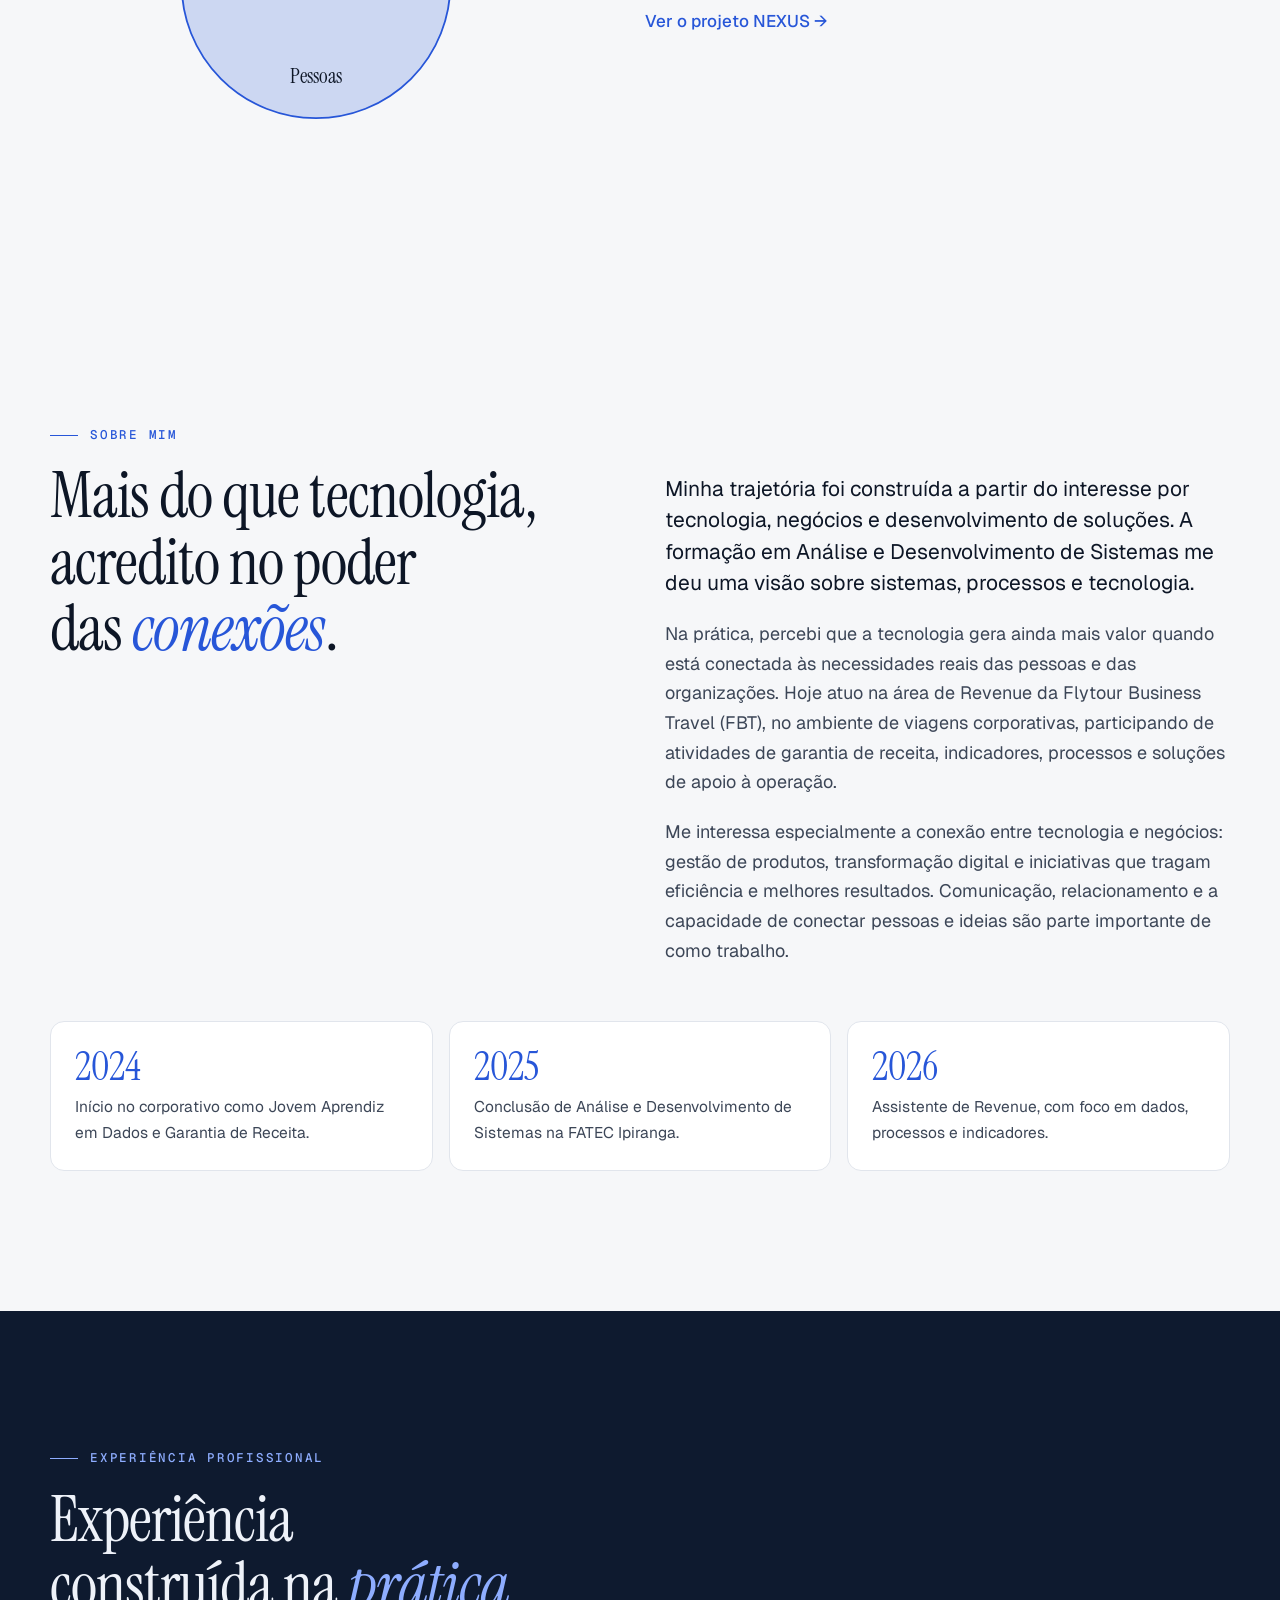
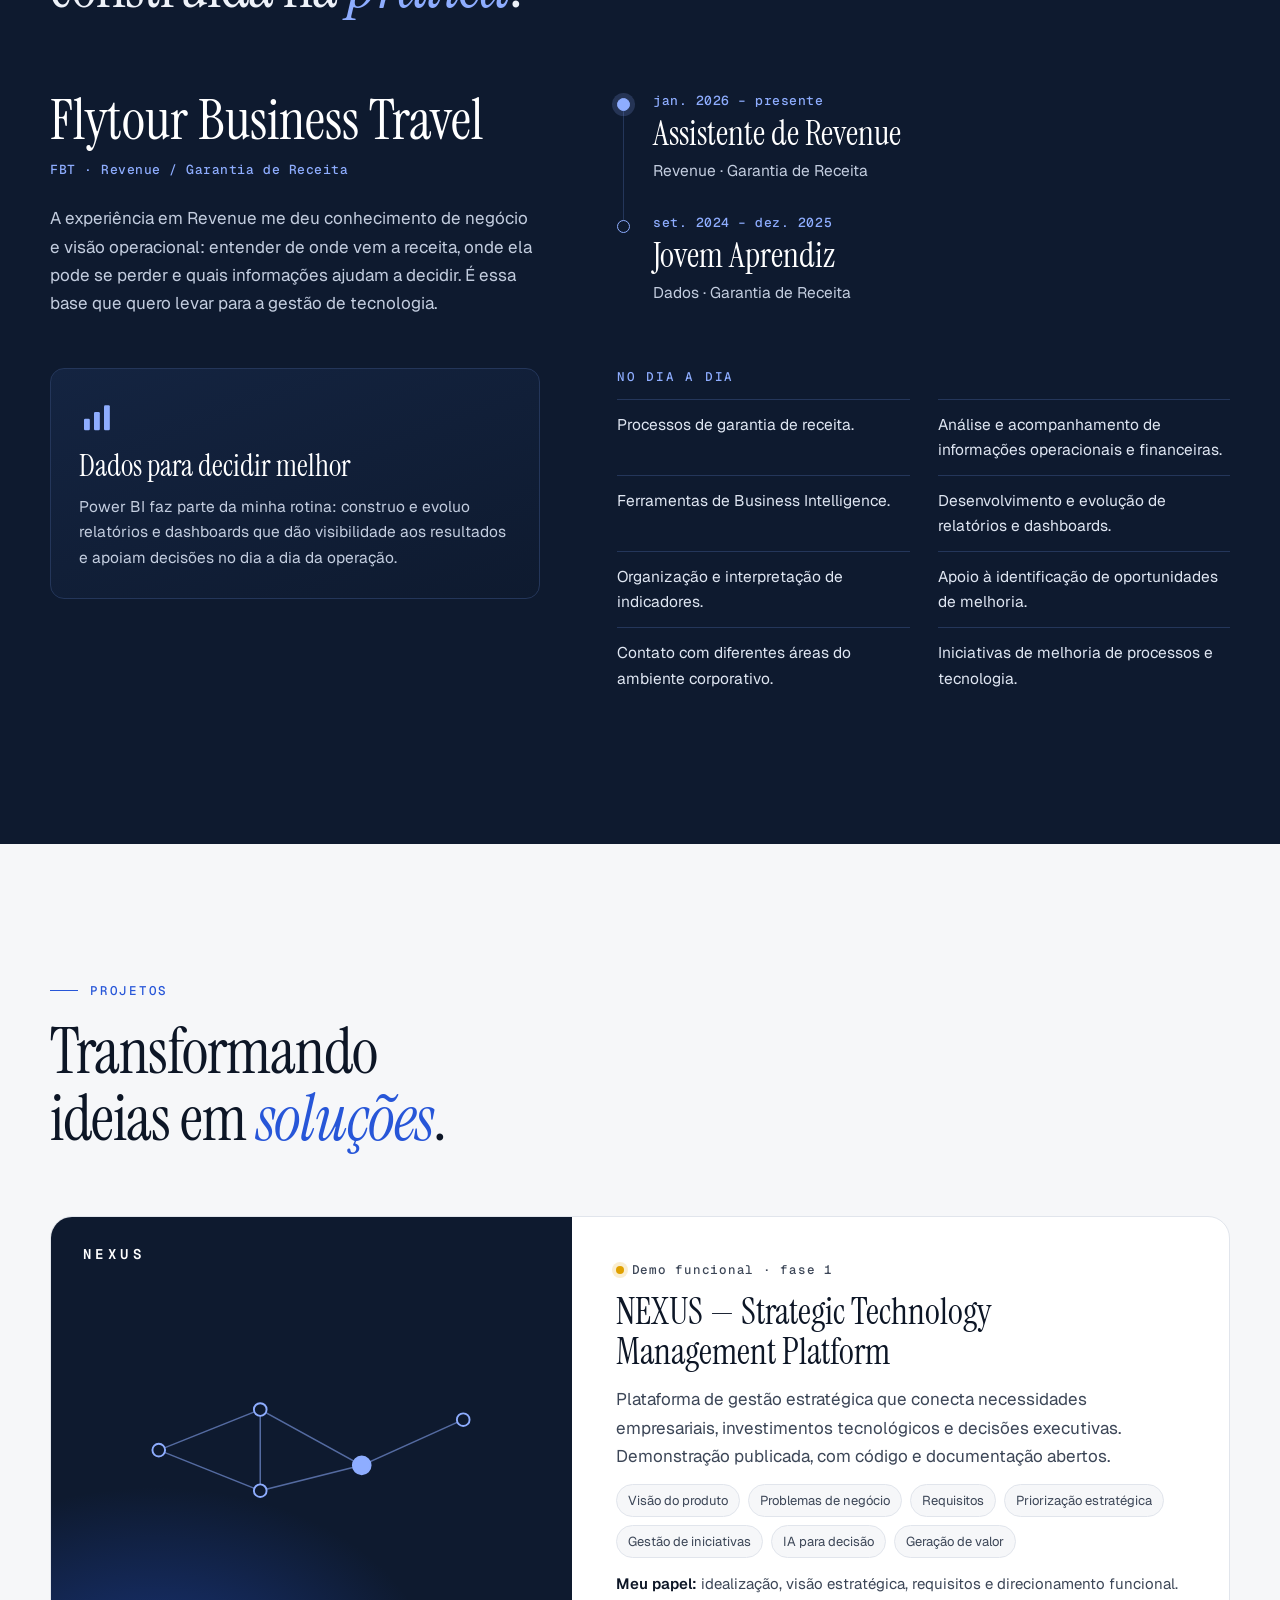
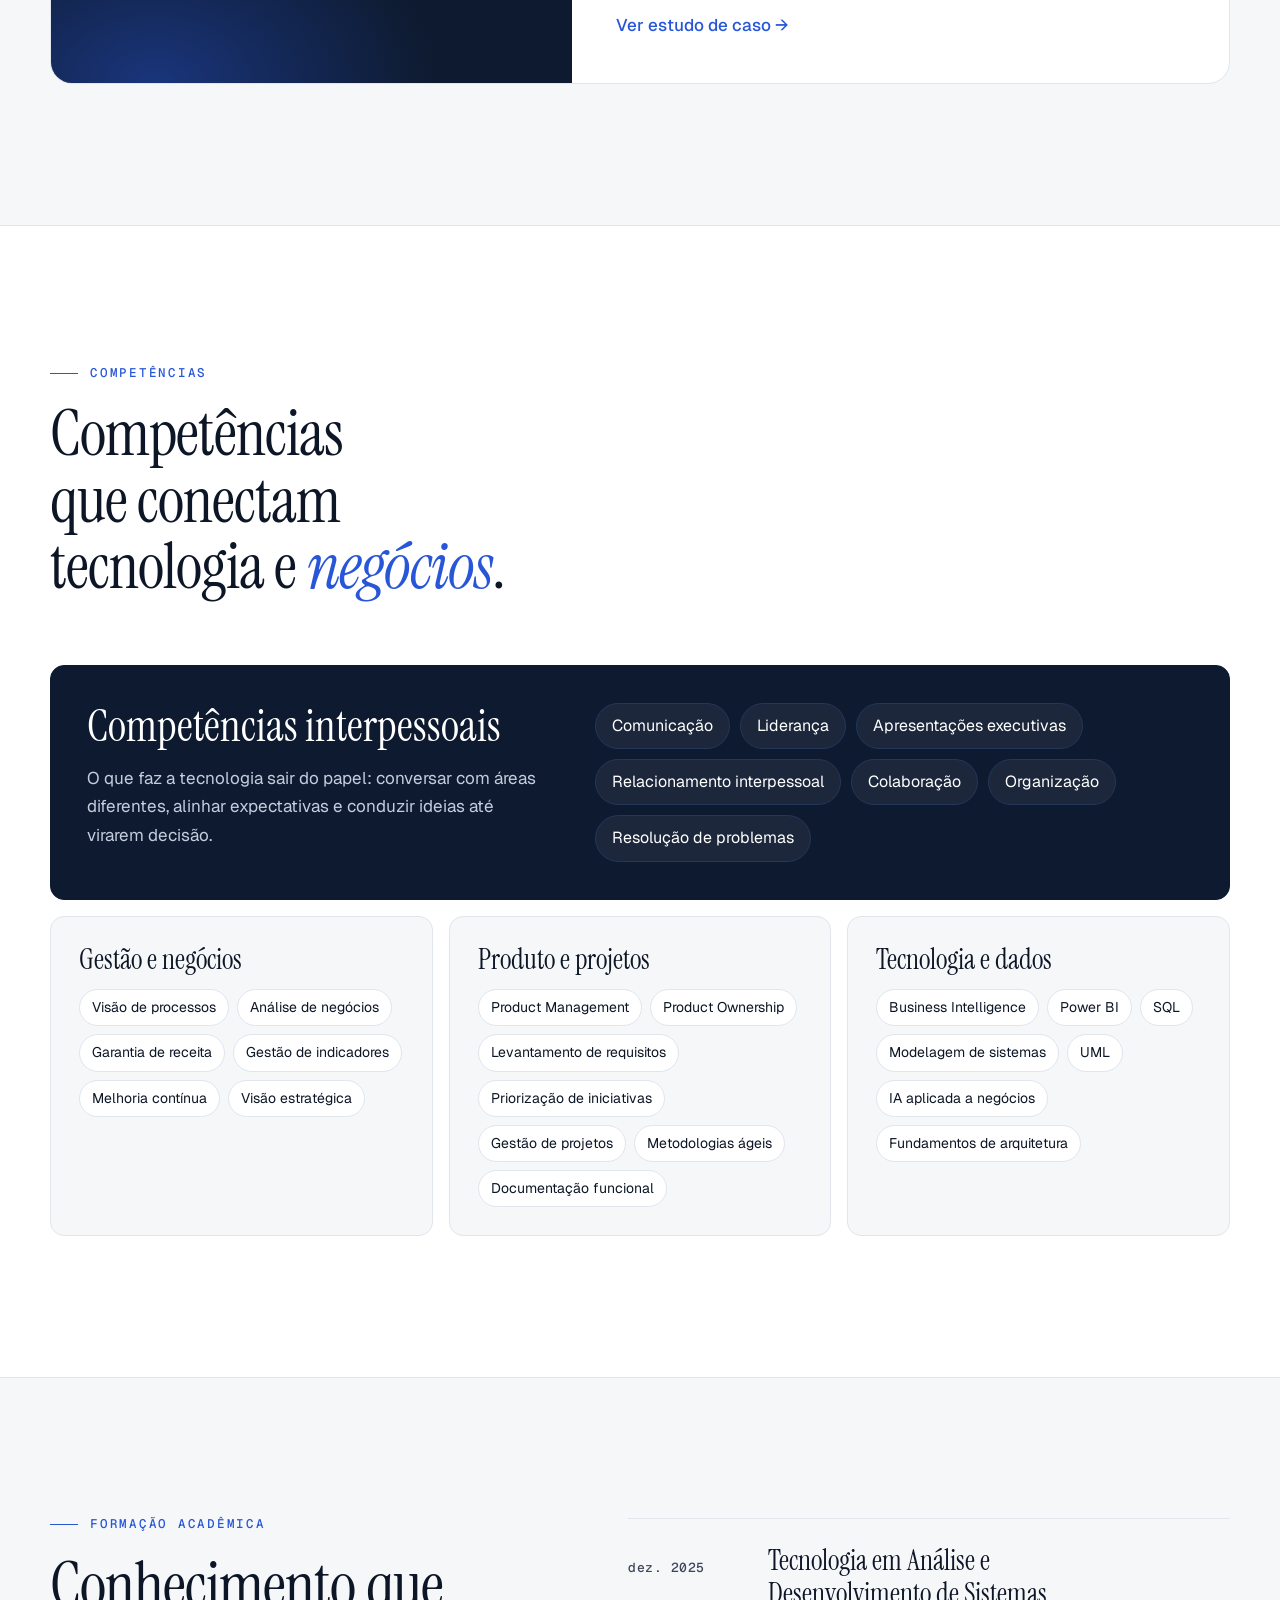
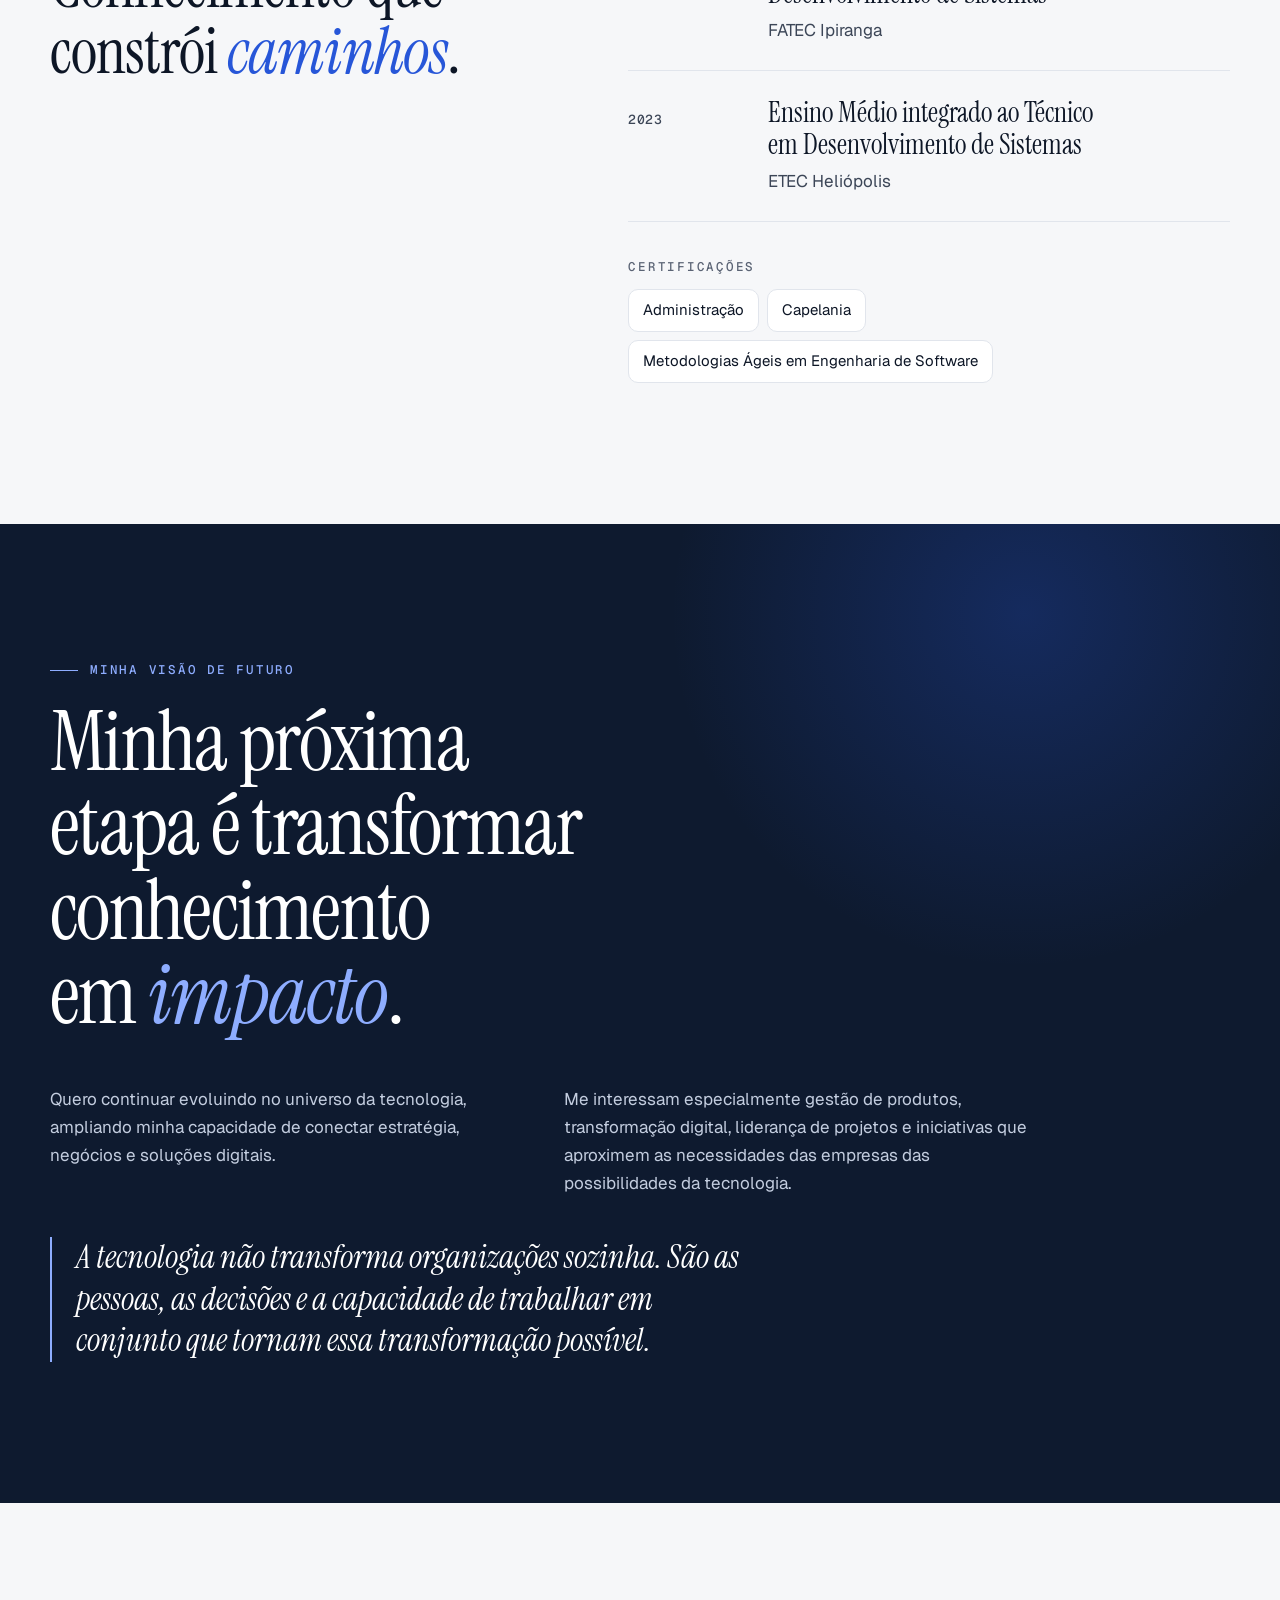
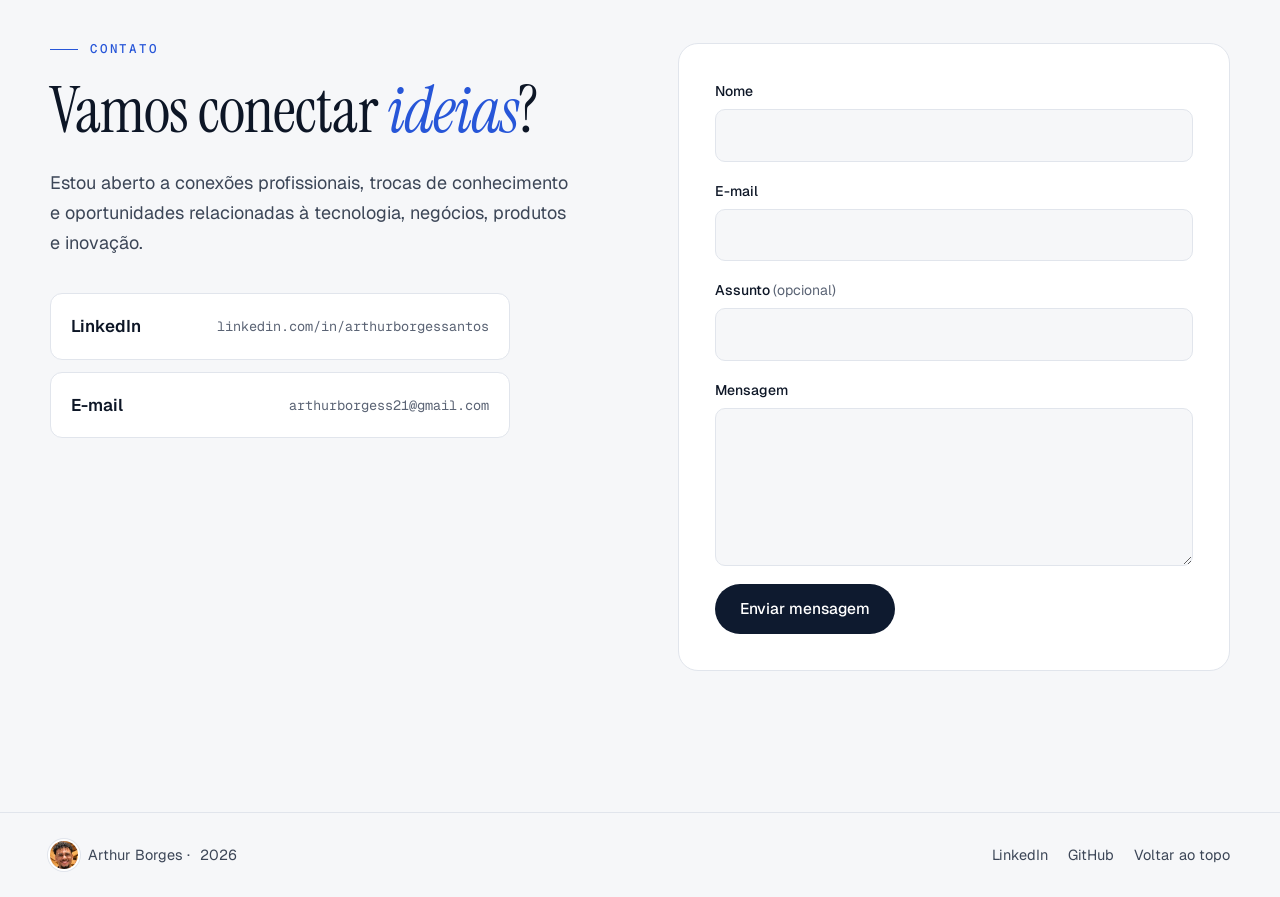
==== commit 5c5a3e9a: "NEXUS: demo funcional publicada no estudo de caso" ====
--- a/index.html
+++ b/index.html
@@ -175,7 +175,7 @@
           <li data-regiao-conteudo="tnp">
             <p class="venn-detalhe-rotulo">Tecnologia + Negócios + Pessoas</p>
             <h3>Gestão de produtos</h3>
-            <p>O ponto em que as três áreas se encontram é onde quero crescer: produtos digitais e transformação digital. O NEXUS é um exercício dessa visão.</p>
+            <p>O ponto em que as três áreas se encontram é onde quero crescer: produtos digitais e transformação digital. O NEXUS é o meu exercício prático dessa visão.</p>
             <a class="venn-link" href="/projetos/nexus/">Ver o projeto NEXUS <span aria-hidden="true">→</span></a>
           </li>
           <li data-regiao-conteudo="t">
@@ -307,9 +307,9 @@
                 </svg>
               </div>
               <div class="projeto-corpo">
-                <p class="projeto-status"><span class="ponto" aria-hidden="true"></span>Em desenvolvimento · conceitual</p>
+                <p class="projeto-status"><span class="ponto" aria-hidden="true"></span>Demo funcional · fase 1</p>
                 <h3>NEXUS — Strategic Technology Management Platform</h3>
-                <p>Plataforma conceitual de gestão estratégica que conecta necessidades empresariais, investimentos tecnológicos e decisões executivas.</p>
+                <p>Plataforma de gestão estratégica que conecta necessidades empresariais, investimentos tecnológicos e decisões executivas. Demonstração publicada, com código e documentação abertos.</p>
                 <ul class="etiquetas" aria-label="Aspectos do projeto">
                   <li>Visão do produto</li>
                   <li>Problemas de negócio</li>
--- a/assets/css/site.css
+++ b/assets/css/site.css
@@ -361,7 +361,7 @@
 
 /* ---------- página de projeto ---------- */
 .caso-hero { padding-top: calc(var(--topo-altura) + clamp(40px, 7vh, 88px)); padding-bottom: clamp(48px, 7vw, 88px); }
-.voltar { display: inline-flex; gap: 8px; align-items: center; color: var(--tinta-suave); text-decoration: none; font-size: 15px; margin-bottom: 36px; }
+.voltar { display: flex; width: fit-content; gap: 8px; align-items: center; color: var(--tinta-suave); text-decoration: none; font-size: 15px; margin-bottom: 36px; }
 .voltar:hover { color: var(--azul); }
 .caso-hero h1 { font: 400 clamp(44px, 6.6vw, 88px)/1.0 var(--serifa); letter-spacing: -.02em; max-width: 14ch; }
 .caso-subtitulo { margin-top: 24px; font-size: 20px; color: var(--tinta-suave); max-width: 52ch; }
@@ -591,3 +591,4 @@
   *, *::before, *::after { transition-duration: .01ms !important; animation-duration: .01ms !important; }
   .js .revelar { opacity: 1; transform: none; }
 }
+.caso-acoes { display: flex; flex-wrap: wrap; gap: 12px; margin-top: 32px; }
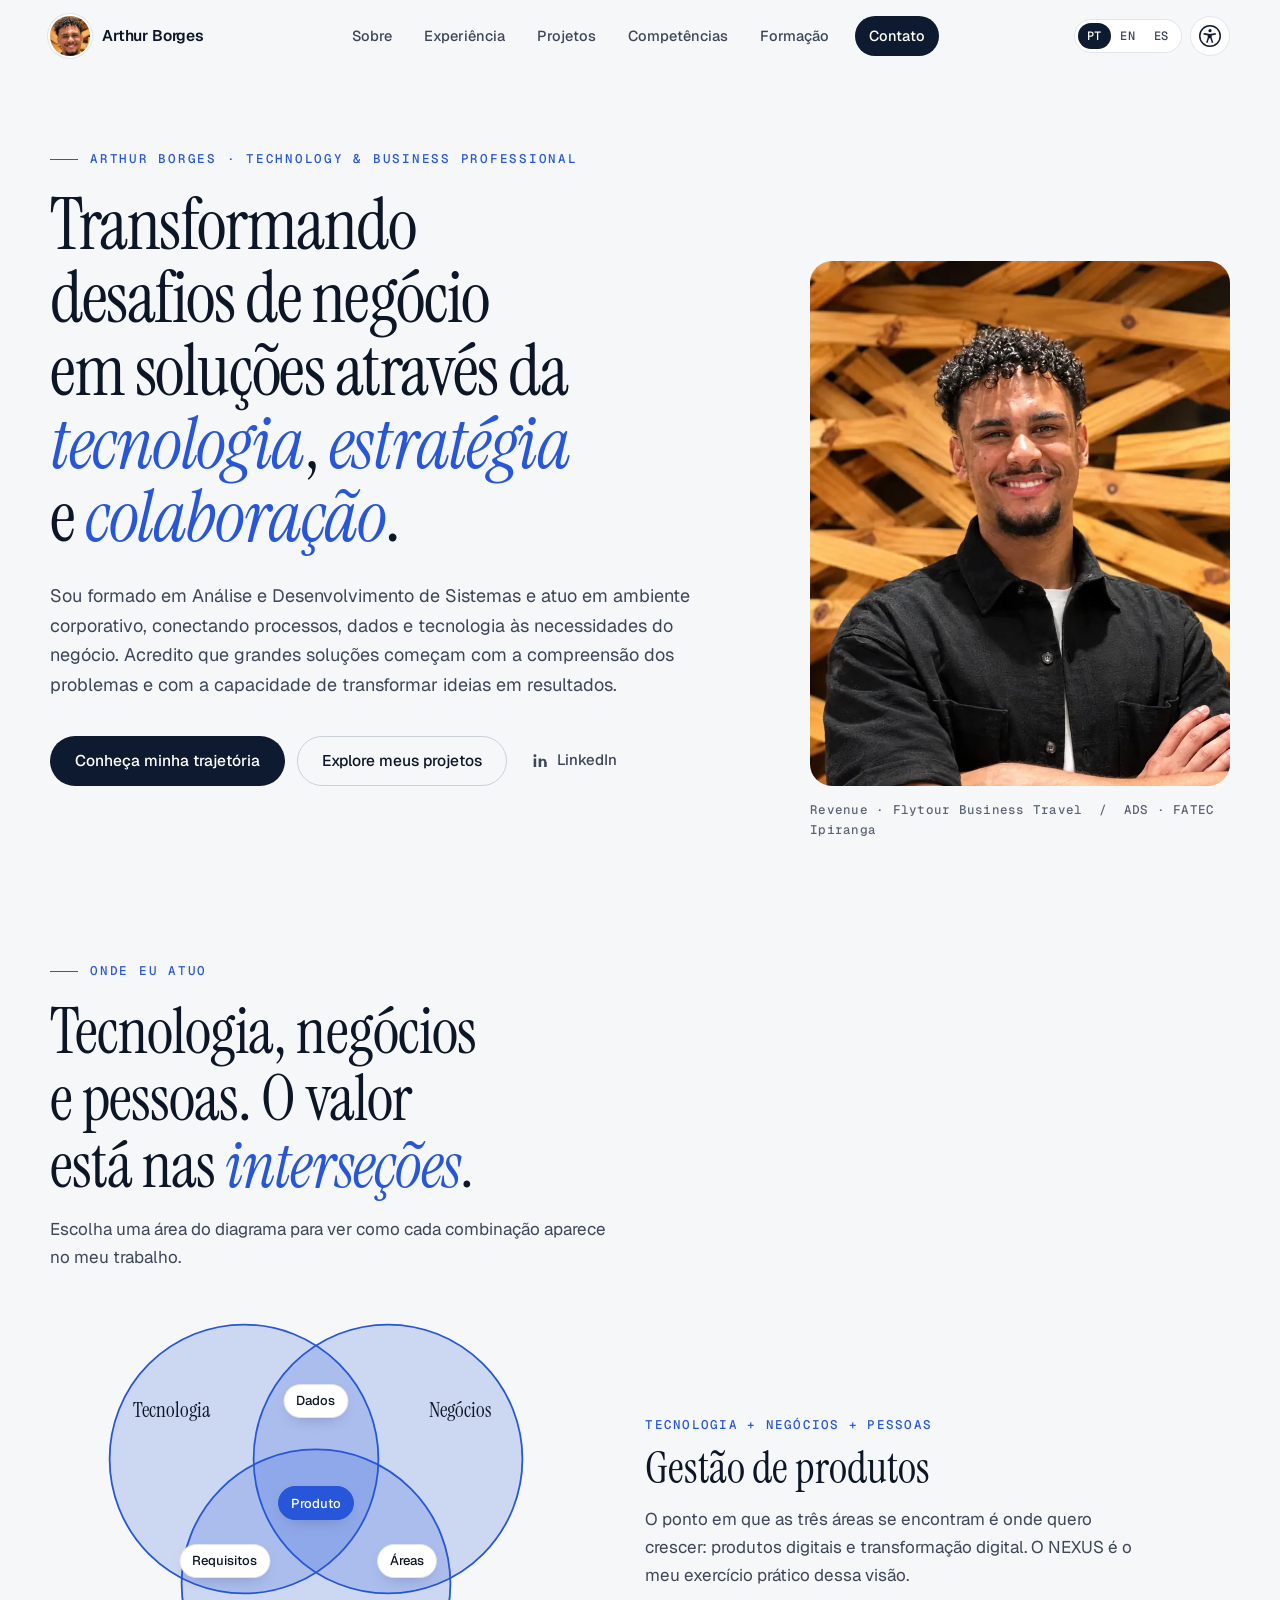
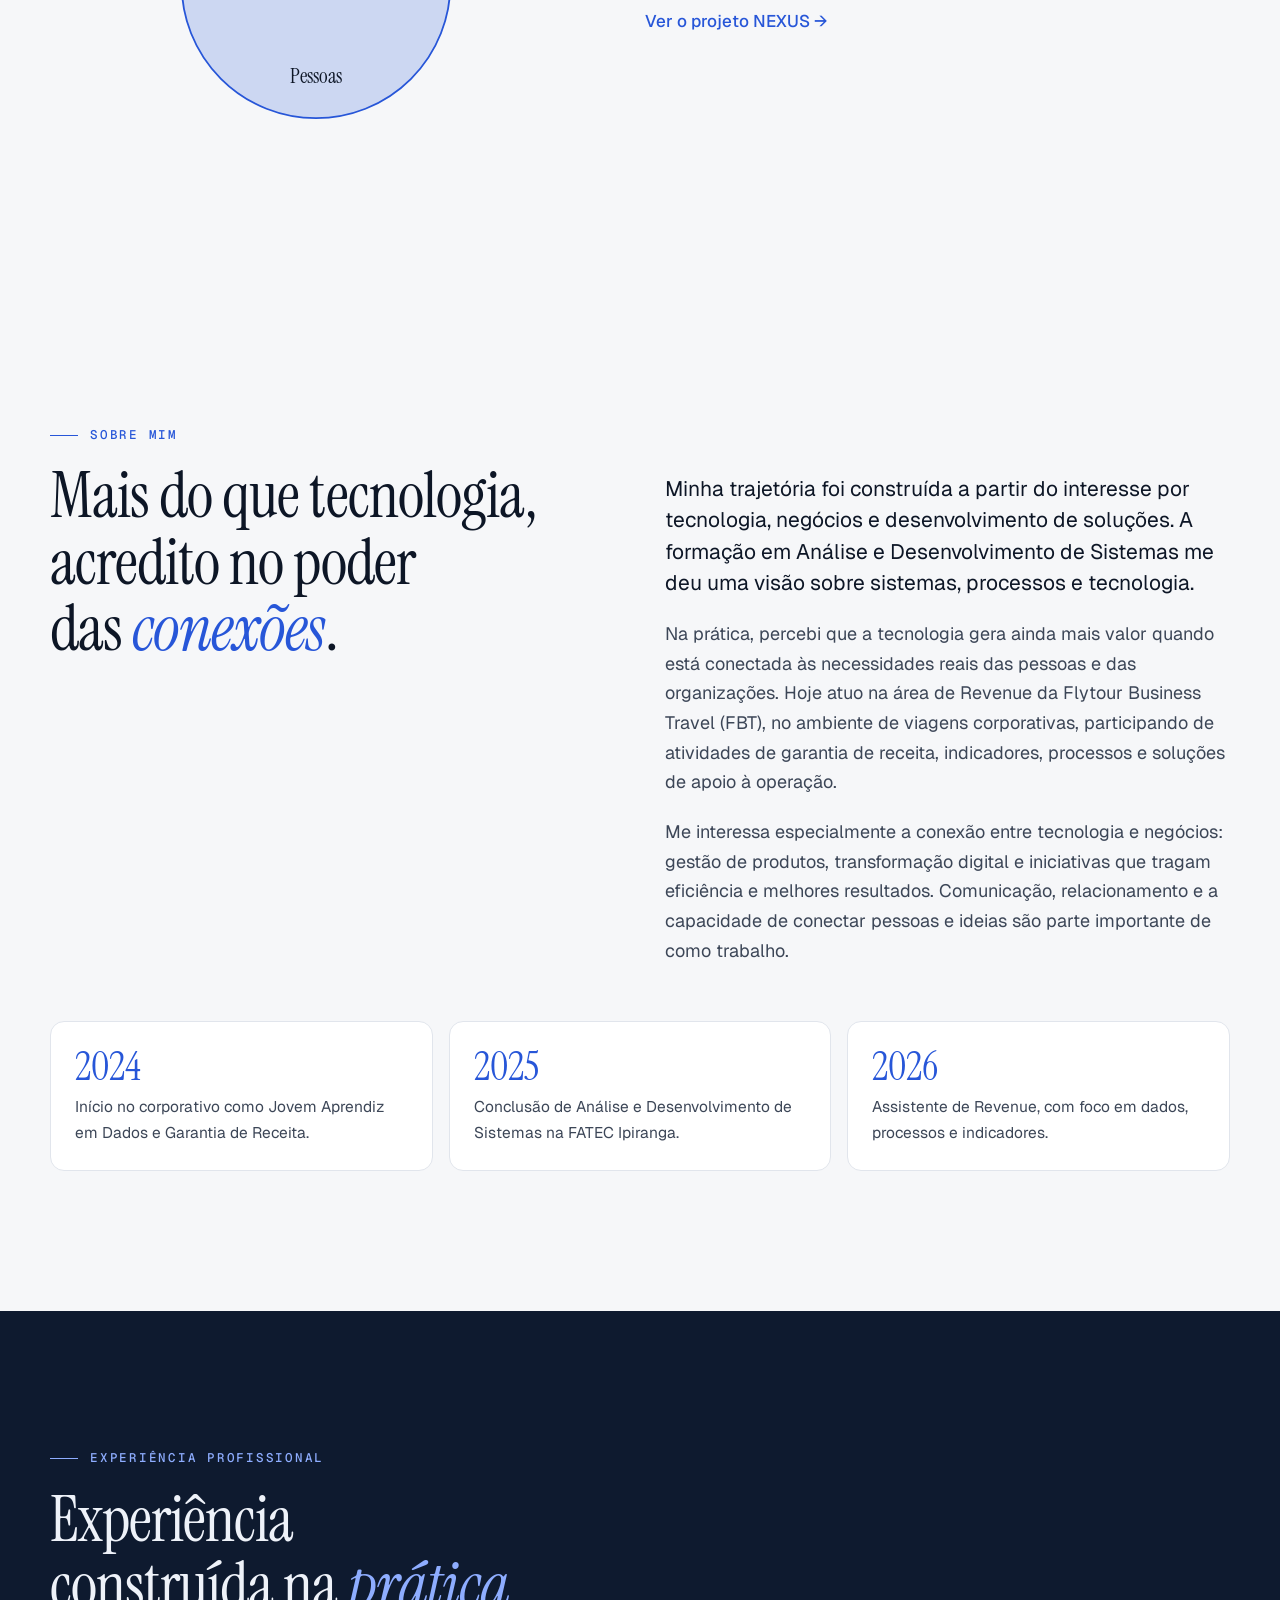
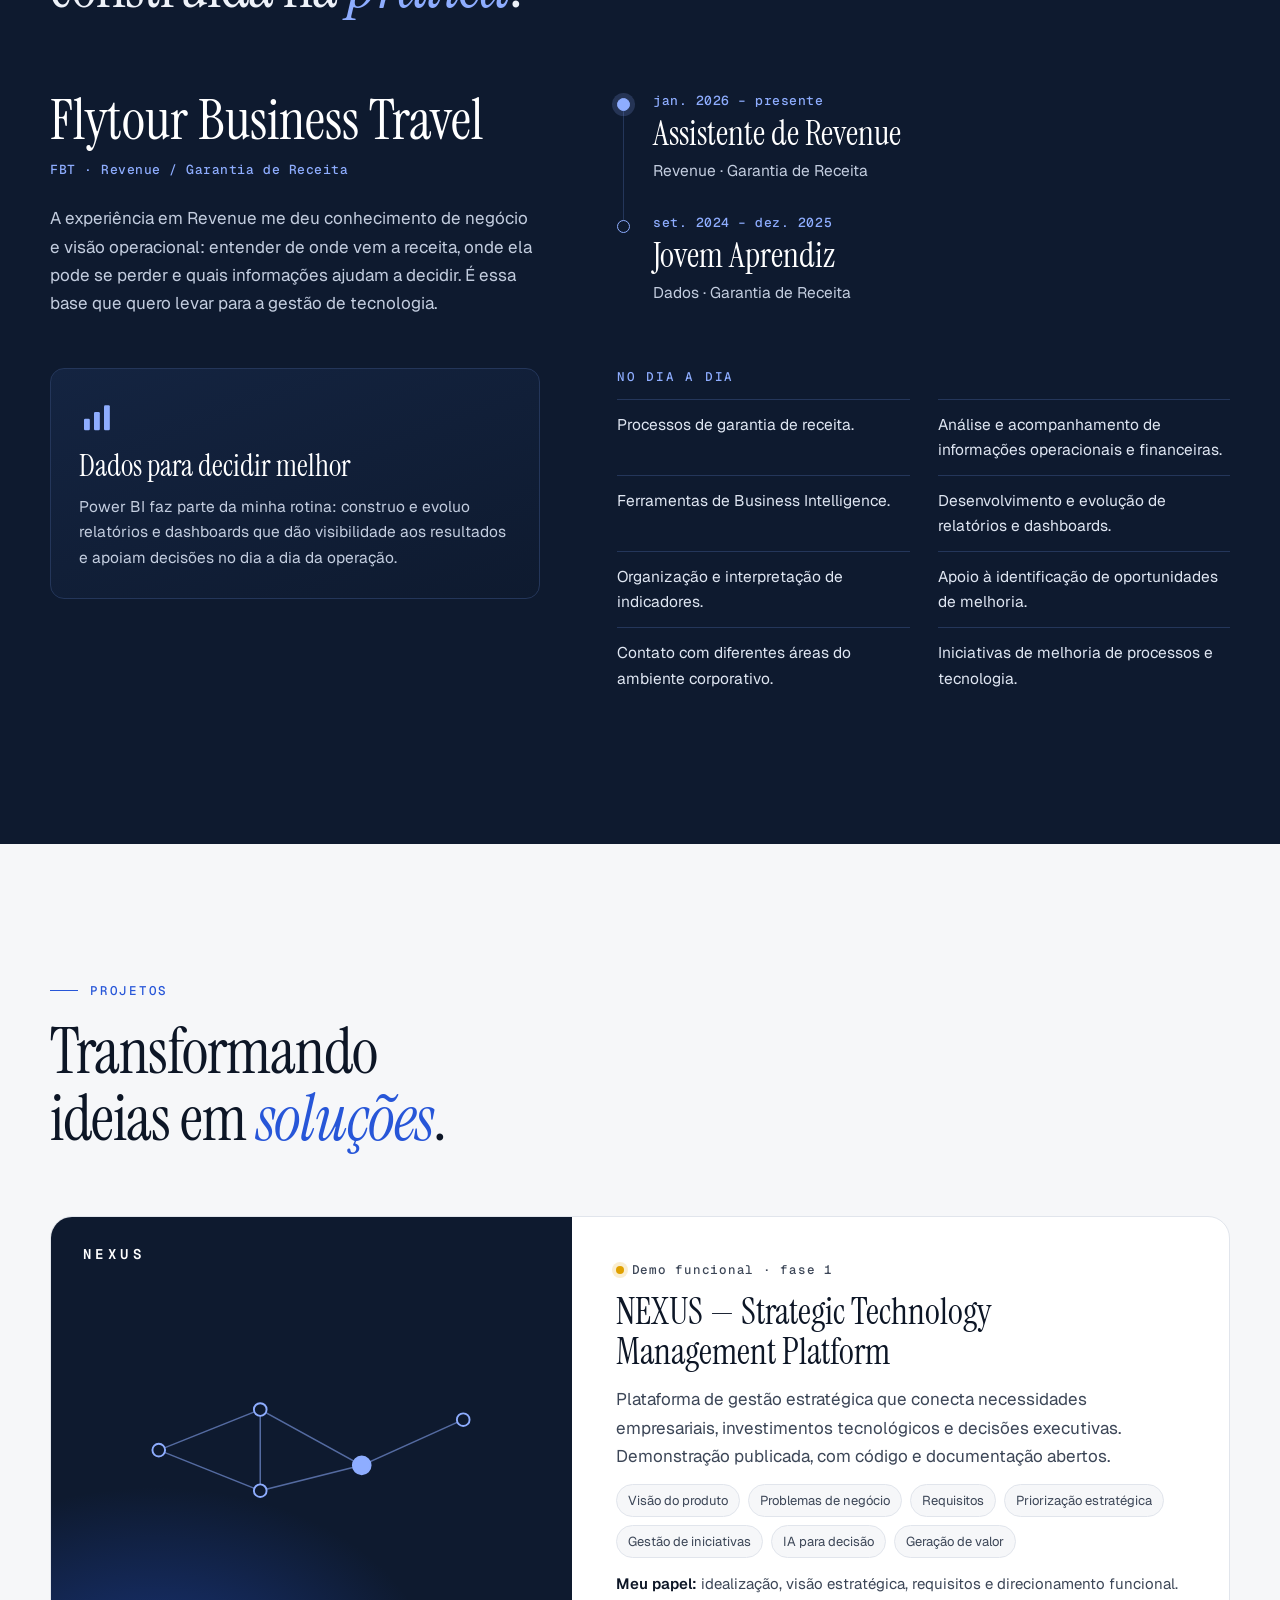
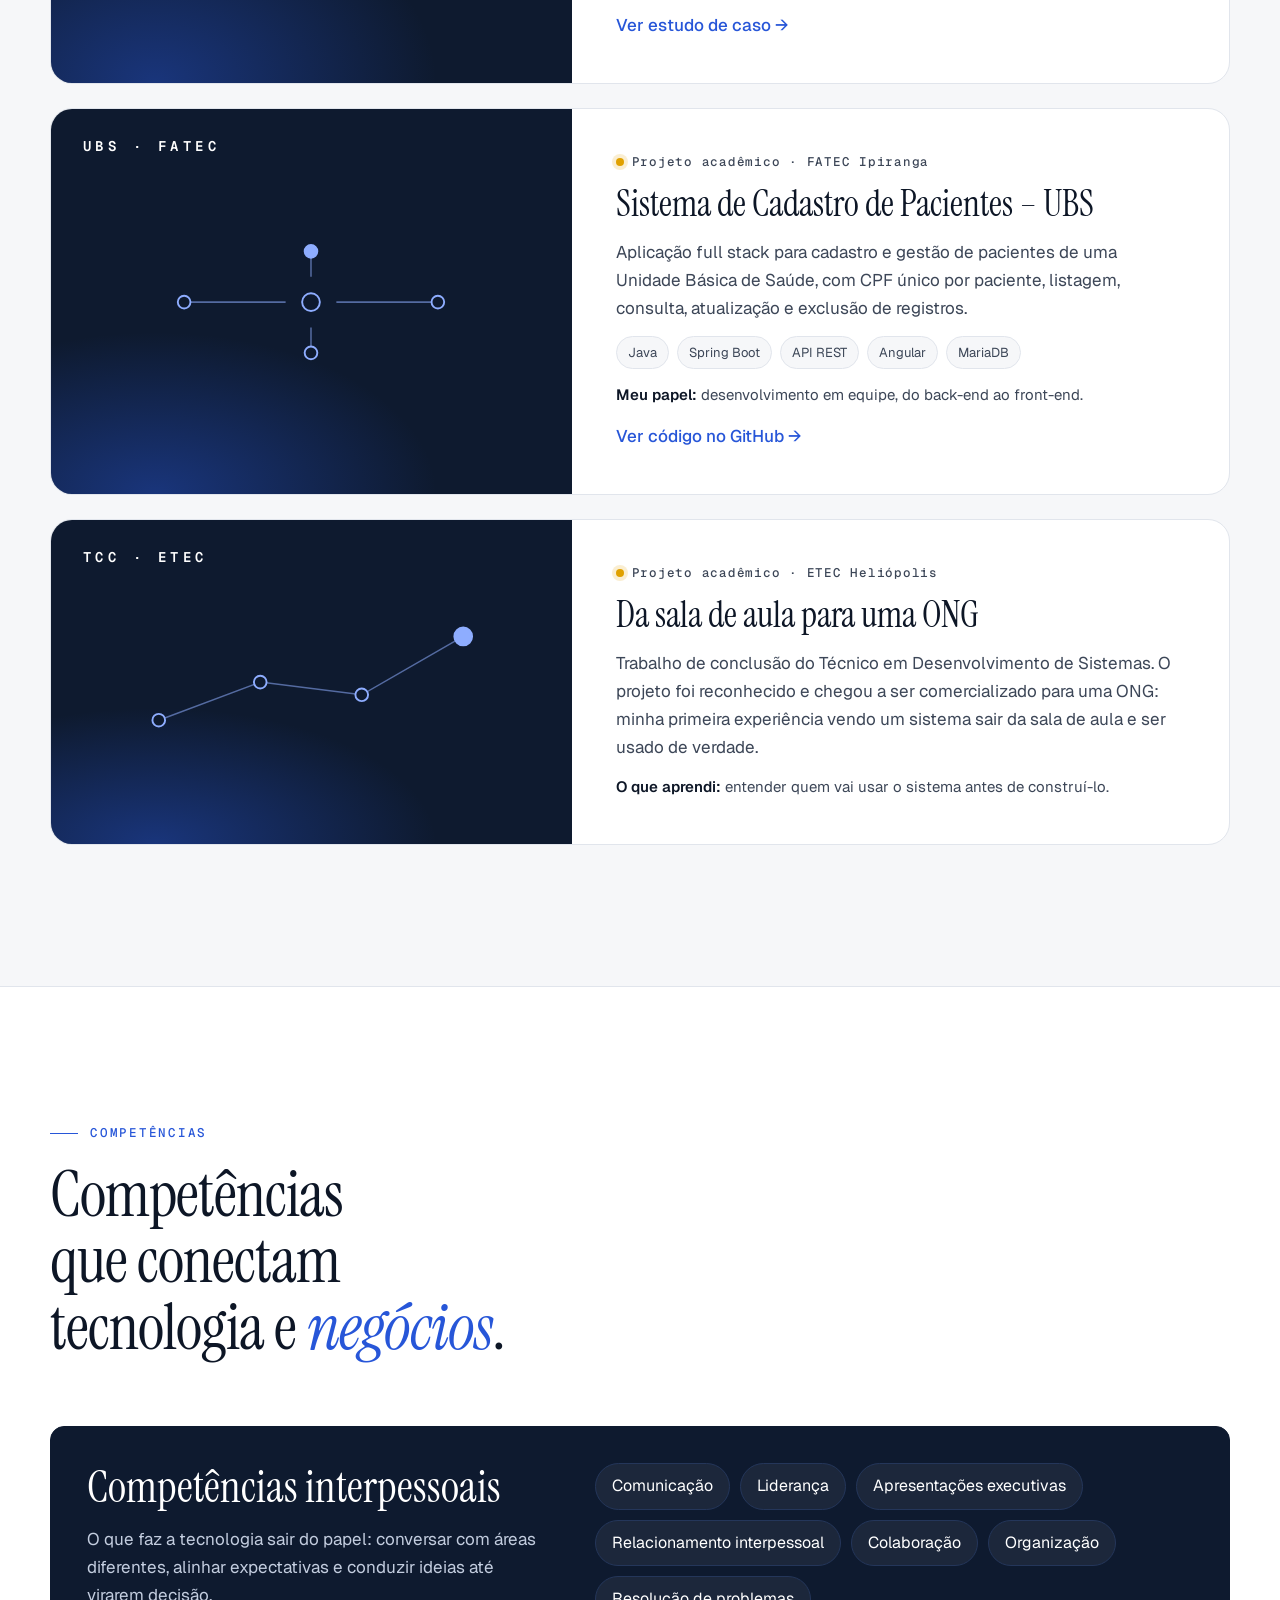
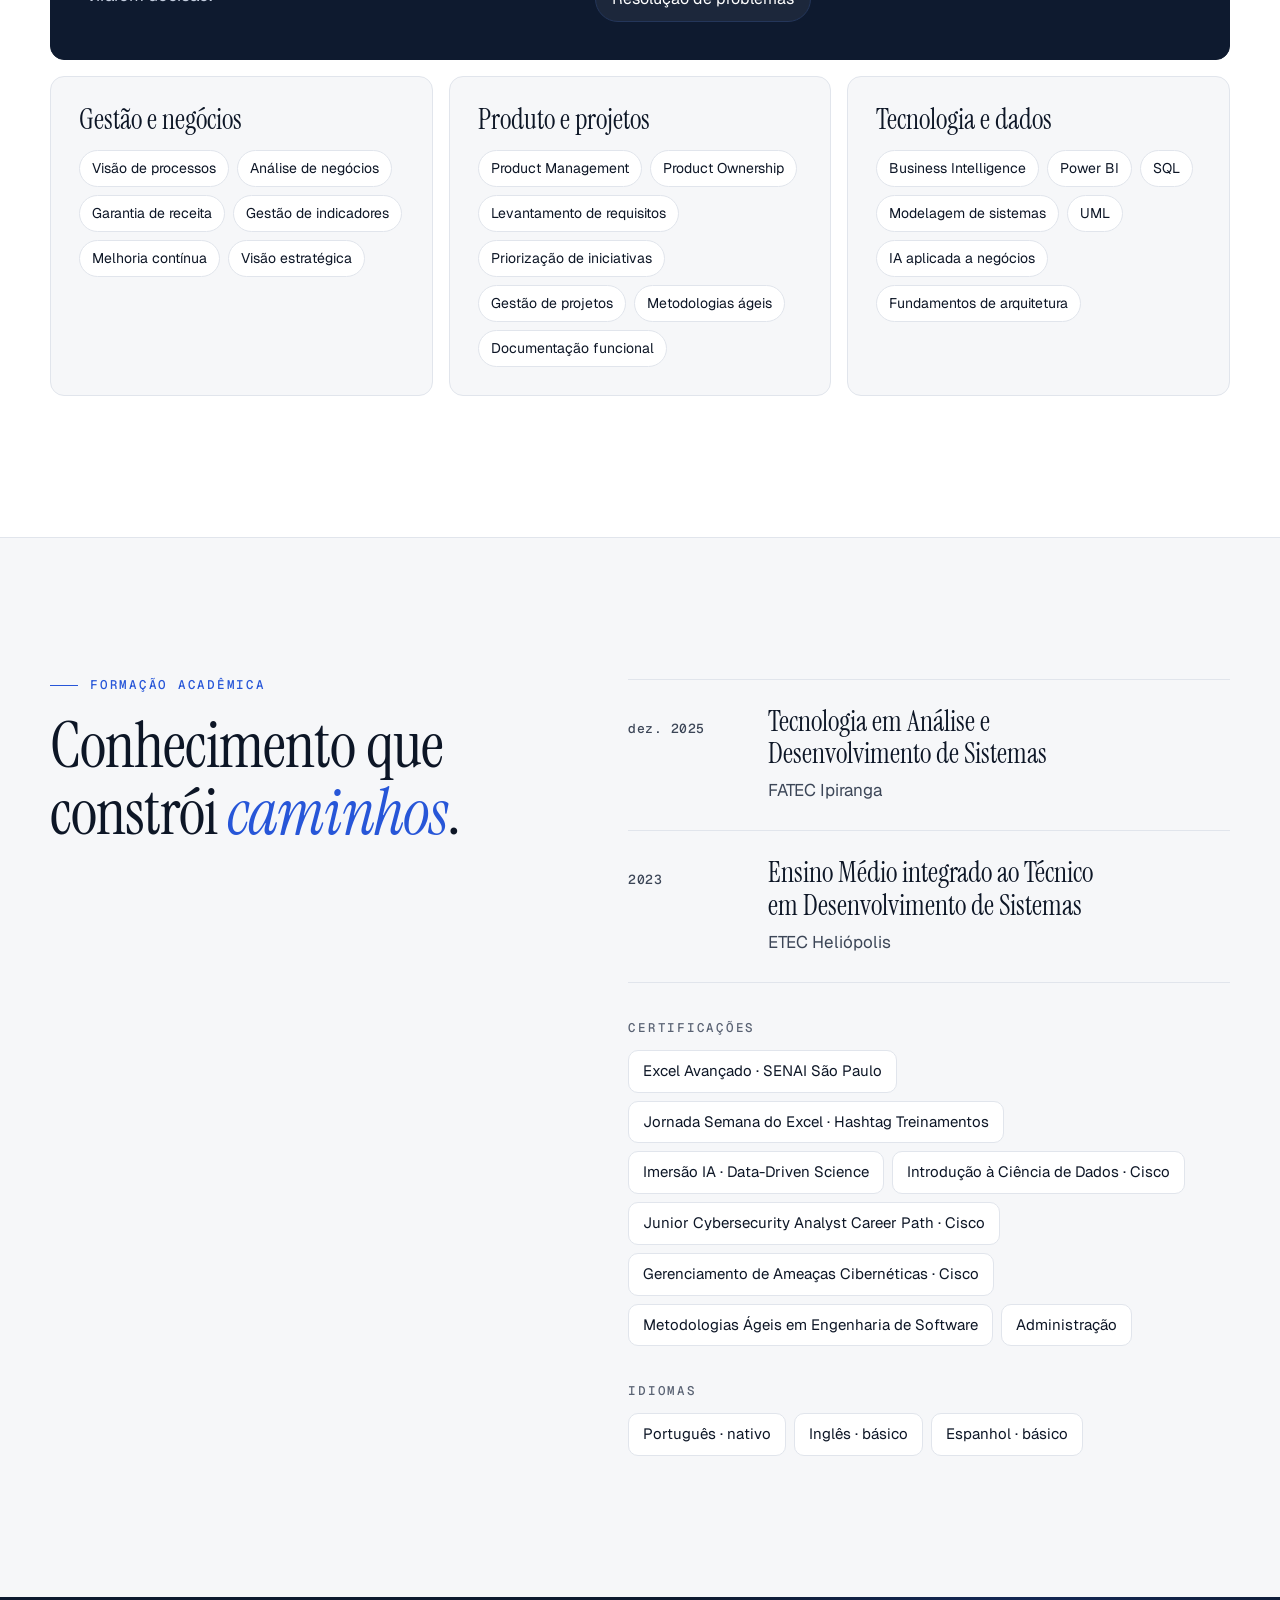
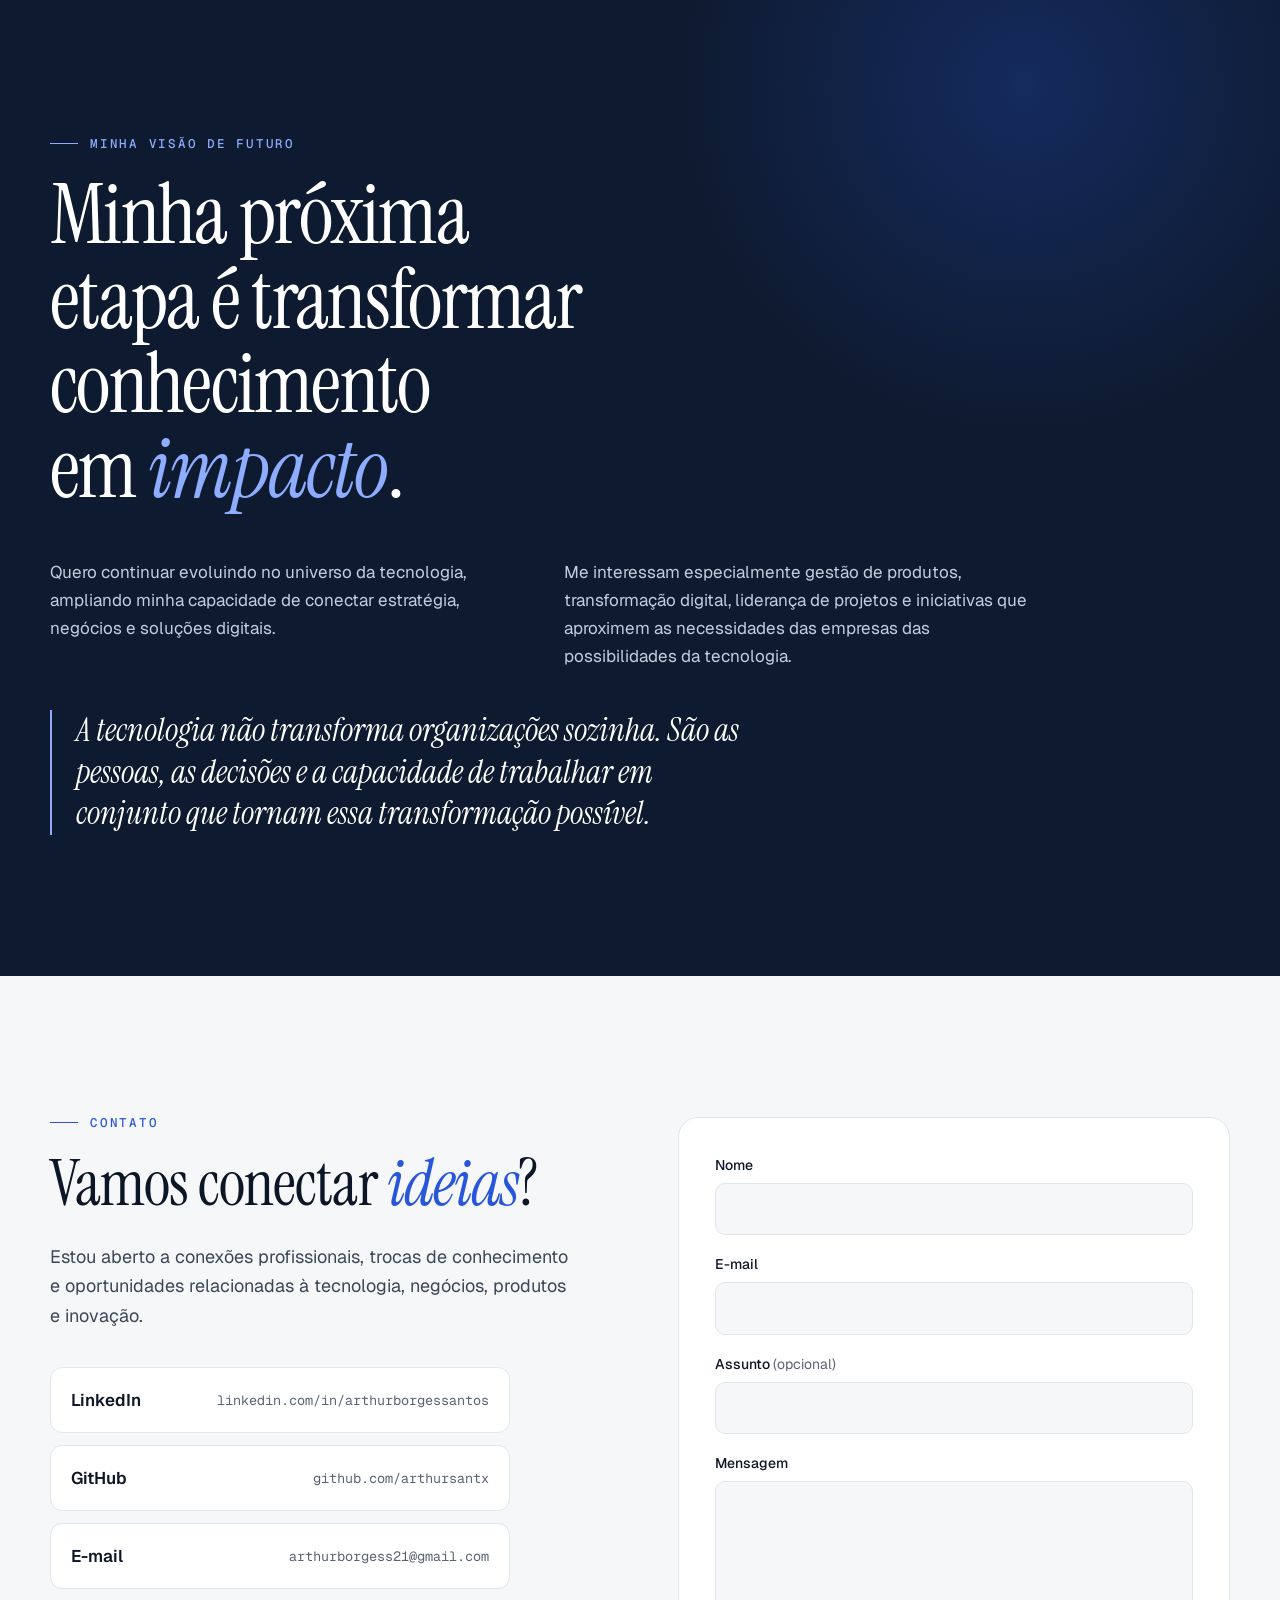
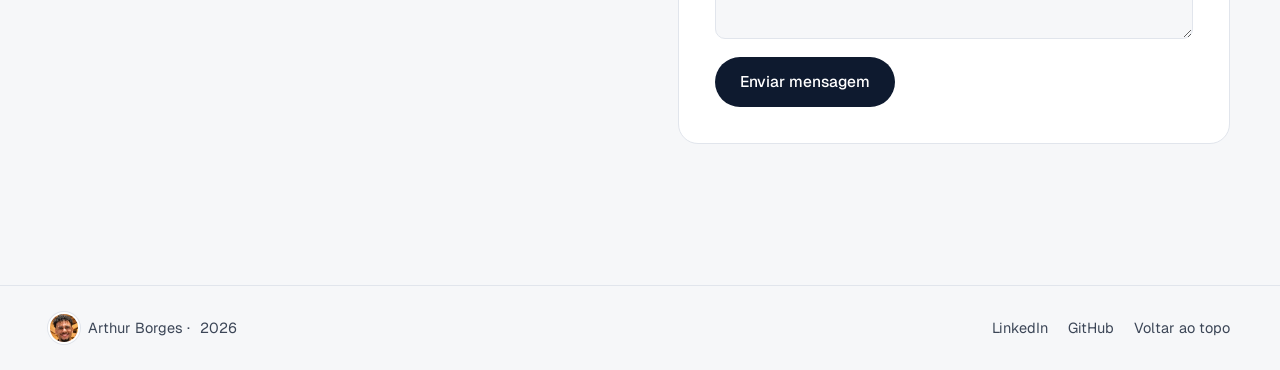
==== commit d7d5279a: "Novos projetos (UBS e TCC), certificações, idiomas, GitHub em contato, currículo por idioma e vídeo " ====
--- a/index.html
+++ b/index.html
@@ -3,7 +3,7 @@
 <head>
   <meta charset="utf-8">
   <meta name="viewport" content="width=device-width, initial-scale=1">
-  <title>Arthur Borges · Technology &amp; Business Professional</title>
+  <title>Arthur Borges · Tecnologia, Negócios e Pessoas</title>
   <meta name="description" content="Arthur Borges conecta tecnologia, negócios e pessoas. Formado em Análise e Desenvolvimento de Sistemas, atua em Revenue com dados, processos e Business Intelligence.">
   <link rel="canonical" href="https://arthursantx.github.io/">
   <meta name="theme-color" content="#0E1A2F">
@@ -11,7 +11,7 @@
   <meta property="og:type" content="profile">
   <meta property="og:locale" content="pt_BR">
   <meta property="og:site_name" content="Arthur Borges">
-  <meta property="og:title" content="Arthur Borges · Technology & Business Professional">
+  <meta property="og:title" content="Arthur Borges · Tecnologia, Negócios e Pessoas">
   <meta property="og:description" content="Conectando tecnologia, negócios e pessoas para transformar desafios empresariais em soluções.">
   <meta property="og:url" content="https://arthursantx.github.io/">
   <meta property="og:image" content="https://arthursantx.github.io/assets/img/og.jpg">
@@ -324,6 +324,48 @@
               </div>
             </a>
           </li>
+          <li class="projeto revelar">
+            <a class="projeto-link" href="https://github.com/arthursantx/ubs-novo" target="_blank" rel="noopener">
+              <div class="projeto-capa projeto-capa-ubs" aria-hidden="true">
+                <span class="projeto-marca">UBS · FATEC</span>
+                <svg viewBox="0 0 320 120" class="projeto-grafo">
+                  <g class="arestas"><path d="M60 60 H140"/><path d="M180 60 H260"/><path d="M160 40 V20"/><path d="M160 80 V100"/></g>
+                  <g class="nos"><circle cx="60" cy="60" r="5"/><circle cx="160" cy="60" r="7"/><circle cx="260" cy="60" r="5"/><circle cx="160" cy="20" r="5"/><circle cx="160" cy="100" r="5"/></g>
+                </svg>
+              </div>
+              <div class="projeto-corpo">
+                <p class="projeto-status"><span class="ponto" aria-hidden="true"></span>Projeto acadêmico · FATEC Ipiranga</p>
+                <h3>Sistema de Cadastro de Pacientes – UBS</h3>
+                <p>Aplicação full stack para cadastro e gestão de pacientes de uma Unidade Básica de Saúde, com CPF único por paciente, listagem, consulta, atualização e exclusão de registros.</p>
+                <ul class="etiquetas" aria-label="Tecnologias do projeto">
+                  <li>Java</li>
+                  <li>Spring Boot</li>
+                  <li>API REST</li>
+                  <li>Angular</li>
+                  <li>MariaDB</li>
+                </ul>
+                <p class="projeto-papel"><strong>Meu papel:</strong> desenvolvimento em equipe, do back-end ao front-end.</p>
+                <span class="projeto-cta">Ver código no GitHub <span aria-hidden="true">→</span></span>
+              </div>
+            </a>
+          </li>
+          <li class="projeto revelar">
+            <div class="projeto-link projeto-estatico">
+              <div class="projeto-capa projeto-capa-etec" aria-hidden="true">
+                <span class="projeto-marca">TCC · ETEC</span>
+                <svg viewBox="0 0 320 120" class="projeto-grafo">
+                  <g class="arestas"><path d="M40 90 L120 60 L200 70 L280 24"/></g>
+                  <g class="nos"><circle cx="40" cy="90" r="5"/><circle cx="120" cy="60" r="5"/><circle cx="200" cy="70" r="5"/><circle cx="280" cy="24" r="7"/></g>
+                </svg>
+              </div>
+              <div class="projeto-corpo">
+                <p class="projeto-status"><span class="ponto" aria-hidden="true"></span>Projeto acadêmico · ETEC Heliópolis</p>
+                <h3>Da sala de aula para uma ONG</h3>
+                <p>Trabalho de conclusão do Técnico em Desenvolvimento de Sistemas. O projeto foi reconhecido e chegou a ser comercializado para uma ONG: minha primeira experiência vendo um sistema sair da sala de aula e ser usado de verdade.</p>
+                <p class="projeto-papel"><strong>O que aprendi:</strong> entender quem vai usar o sistema antes de construí-lo.</p>
+              </div>
+            </div>
+          </li>
         </ul>
       </div>
     </section>
@@ -395,9 +437,22 @@
           <div class="certificacoes revelar">
             <h3>Certificações</h3>
             <ul>
+              <li>Excel Avançado · SENAI São Paulo</li>
+              <li>Jornada Semana do Excel · Hashtag Treinamentos</li>
+              <li>Imersão IA · Data-Driven Science</li>
+              <li>Introdução à Ciência de Dados · Cisco</li>
+              <li>Junior Cybersecurity Analyst Career Path · Cisco</li>
+              <li>Gerenciamento de Ameaças Cibernéticas · Cisco</li>
+              <li>Metodologias Ágeis em Engenharia de Software</li>
               <li>Administração</li>
-              <li>Capelania</li>
-              <li>Metodologias Ágeis em Engenharia de Software</li>
+            </ul>
+          </div>
+          <div class="certificacoes revelar">
+            <h3>Idiomas</h3>
+            <ul>
+              <li>Português · nativo</li>
+              <li>Inglês · básico</li>
+              <li>Espanhol · básico</li>
             </ul>
           </div>
         </div>
@@ -431,6 +486,12 @@
                 <span class="canal-valor">linkedin.com/in/arthurborgessantos</span>
               </a>
             </li>
+            <li>
+              <a class="canal" href="https://github.com/arthursantx" target="_blank" rel="noopener">
+                <span class="canal-nome">GitHub</span>
+                <span class="canal-valor">github.com/arthursantx</span>
+              </a>
+            </li>
             <!-- Aparecem quando configurados em /assets/js/site.js (CONFIG.email e CONFIG.curriculo). -->
             <li data-se-configurado="email" hidden>
               <a class="canal" data-link-email href="#">
--- a/assets/css/site.css
+++ b/assets/css/site.css
@@ -258,6 +258,8 @@
   text-decoration: none; transition: transform .35s var(--ease), box-shadow .35s var(--ease), border-color .3s;
 }
 .projeto-link:hover { transform: translateY(-3px); box-shadow: 0 30px 60px -36px rgb(13 22 38 / 45%); border-color: #cfd6e2; }
+.projeto-estatico { cursor: default; }
+.projeto-estatico:hover { transform: none; box-shadow: none; border-color: var(--linha); }
 .projeto-capa {
   position: relative; min-height: 320px; background: var(--marinho); display: grid; place-items: center; overflow: hidden;
   background-image: radial-gradient(90% 70% at 20% 100%, rgb(39 86 216 / 45%), transparent 60%);
@@ -370,6 +372,10 @@
 .caso-ficha div + div { padding-left: 20px; border-left: 1px solid var(--linha); }
 .caso-ficha dt { font: 500 12px var(--mono); letter-spacing: .12em; text-transform: uppercase; color: var(--cinza); }
 .caso-ficha dd { margin: 0; font-size: 15.5px; }
+.caso-video { padding-bottom: clamp(48px, 7vw, 88px); }
+.caso-video-titulo { font: 500 12.5px var(--mono); letter-spacing: .14em; text-transform: uppercase; color: var(--cinza); margin-bottom: 16px; }
+.caso-video-player { display: block; width: 100%; aspect-ratio: 16 / 9; border-radius: 18px; background: #0b1424; box-shadow: 0 30px 60px -36px rgb(13 22 38 / 55%); }
+.caso-video-legenda { margin-top: 12px; font-size: 15px; color: var(--tinta-suave); }
 .caso-corpo { padding-block: clamp(56px, 8vw, 104px); background: var(--branco); border-top: 1px solid var(--linha); }
 .caso-bloco { display: grid; grid-template-columns: minmax(0, 1fr) minmax(0, 2fr); gap: 20px clamp(32px, 6vw, 96px); padding-block: 40px; border-top: 1px solid var(--linha); }
 .caso-bloco:first-child { border-top: 0; padding-top: 0; }
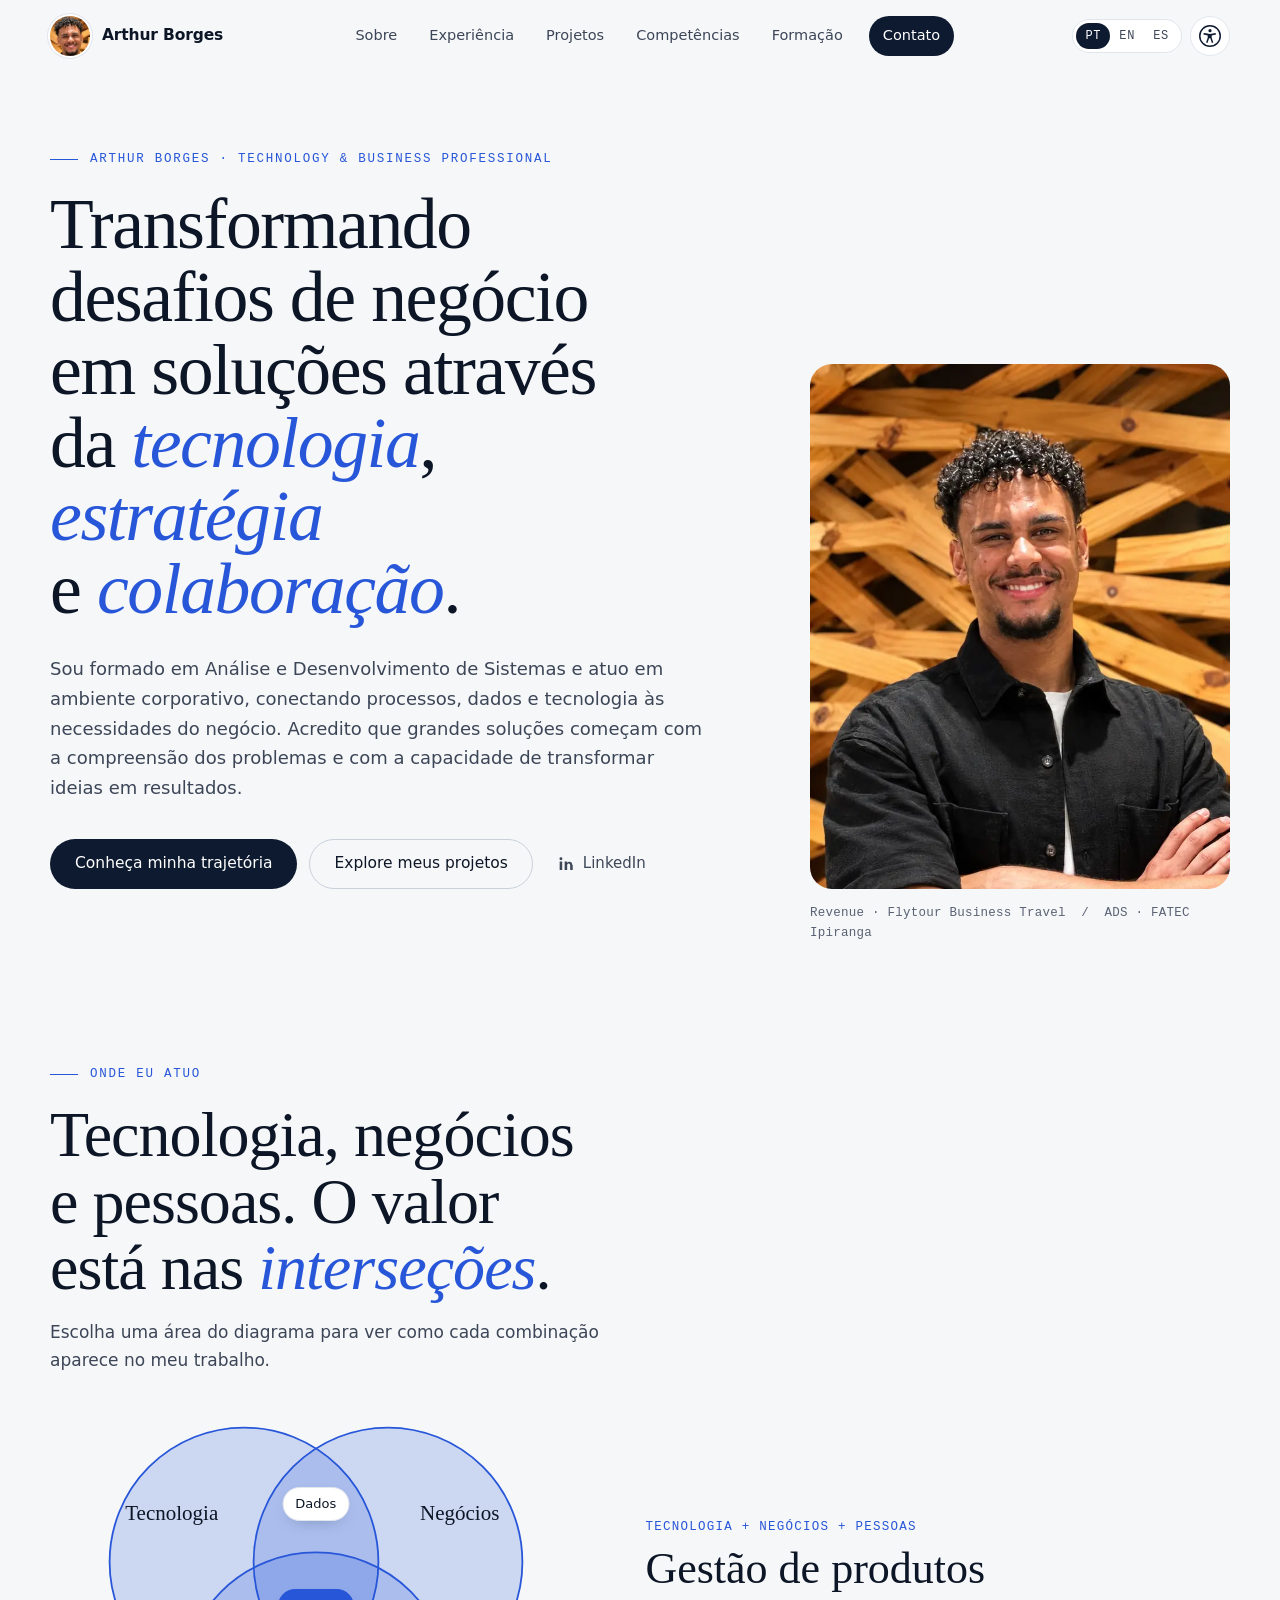
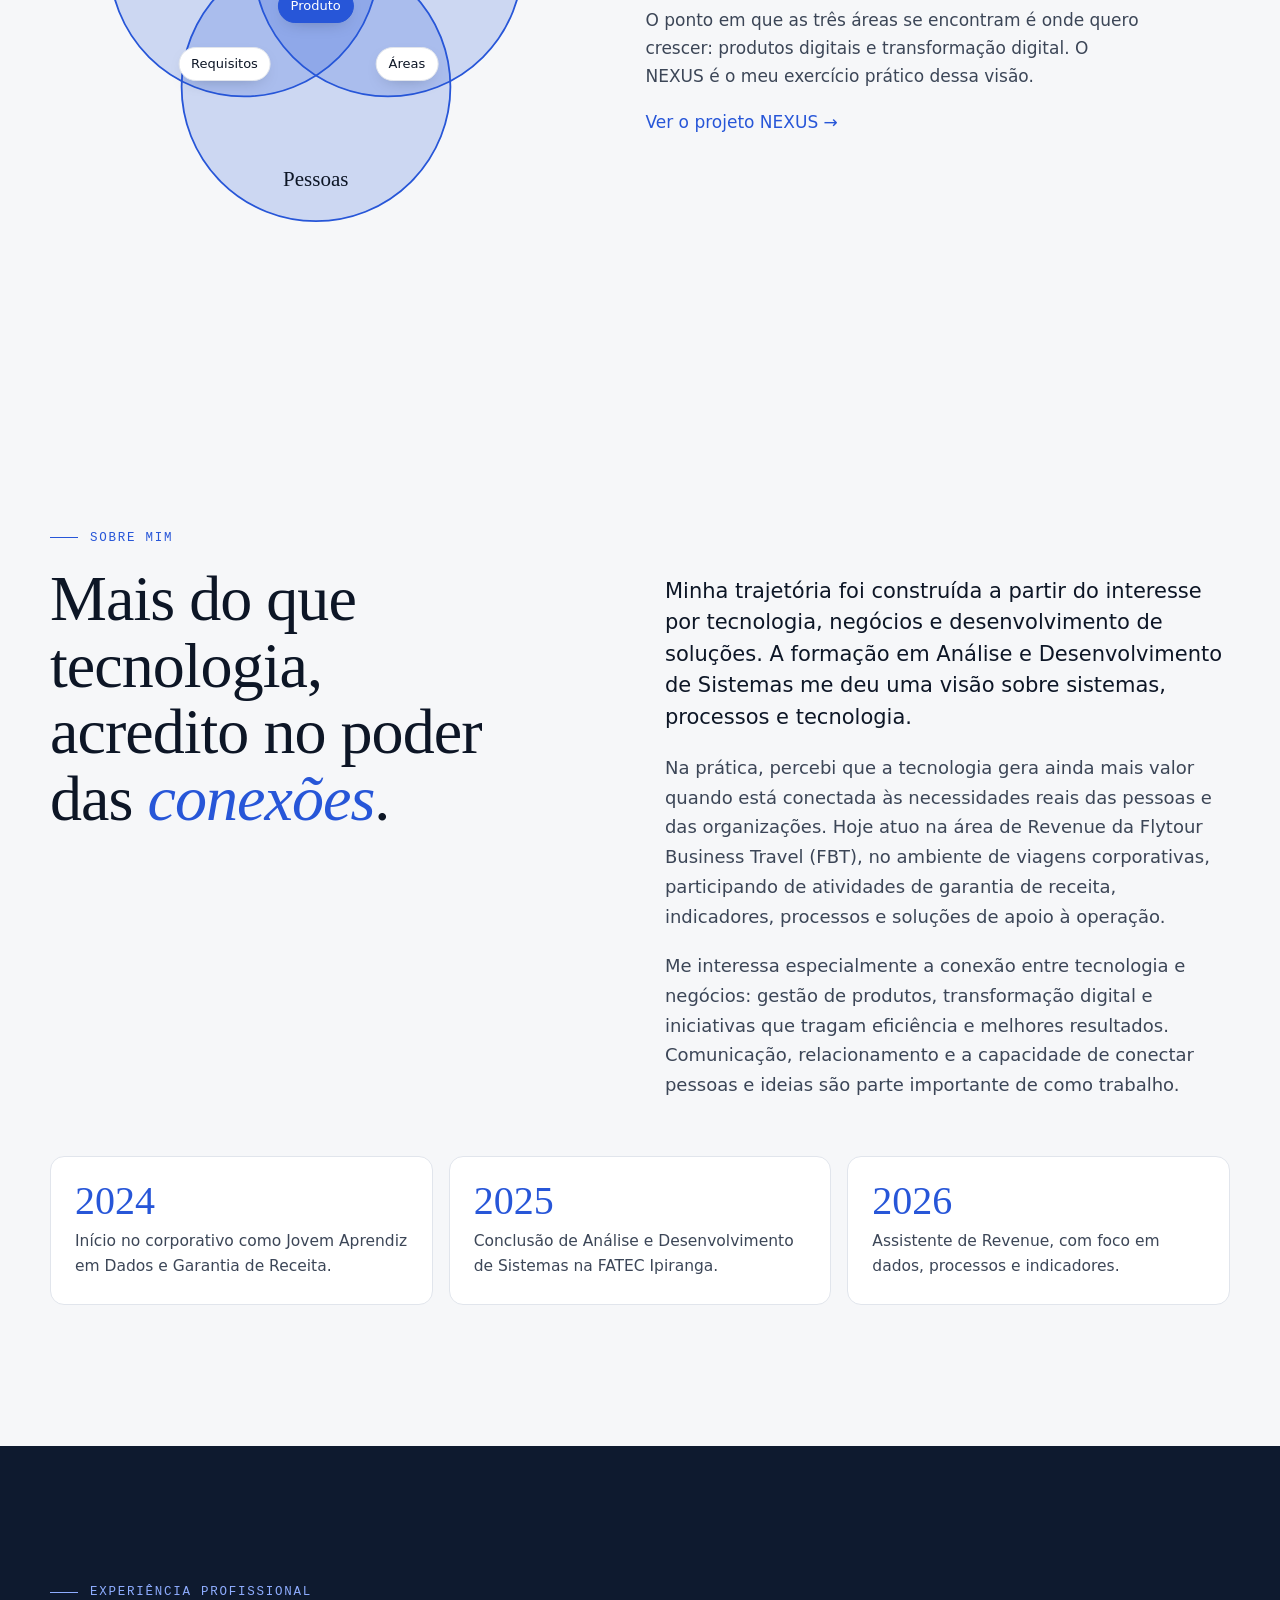
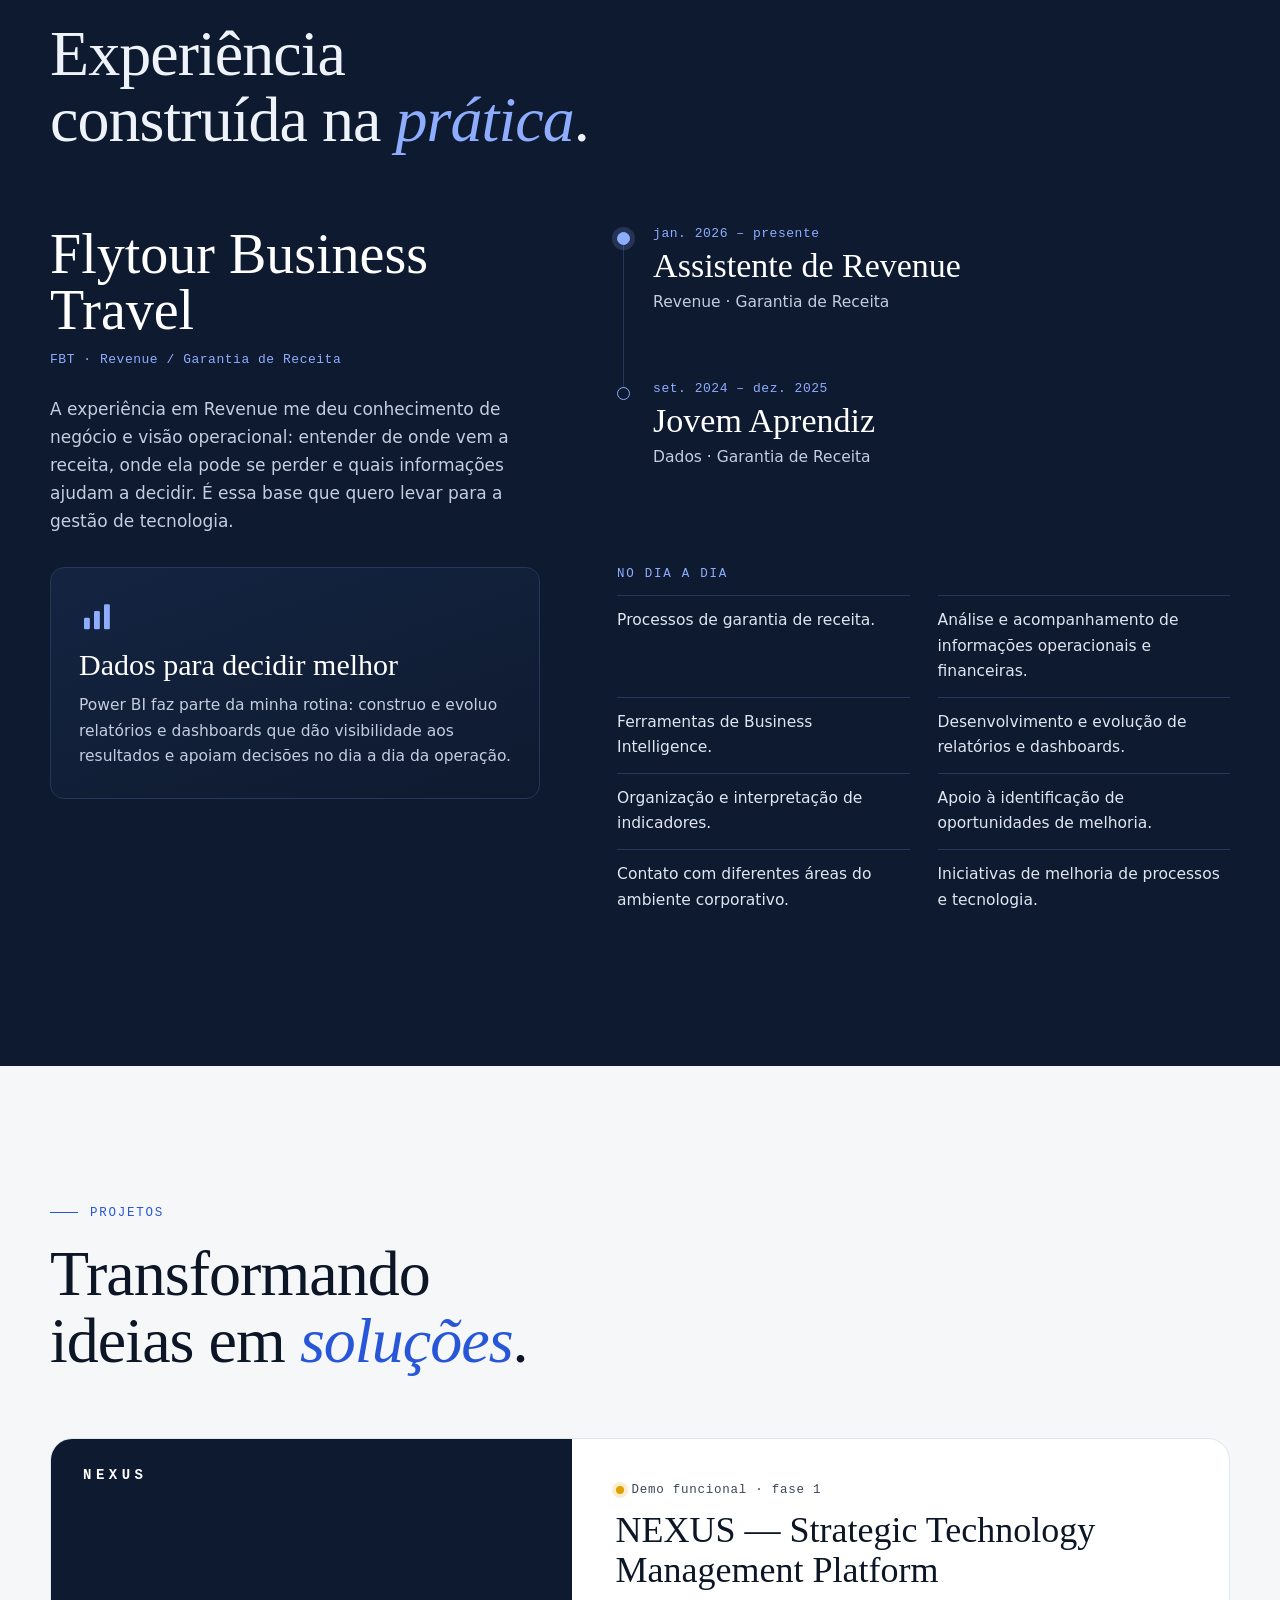
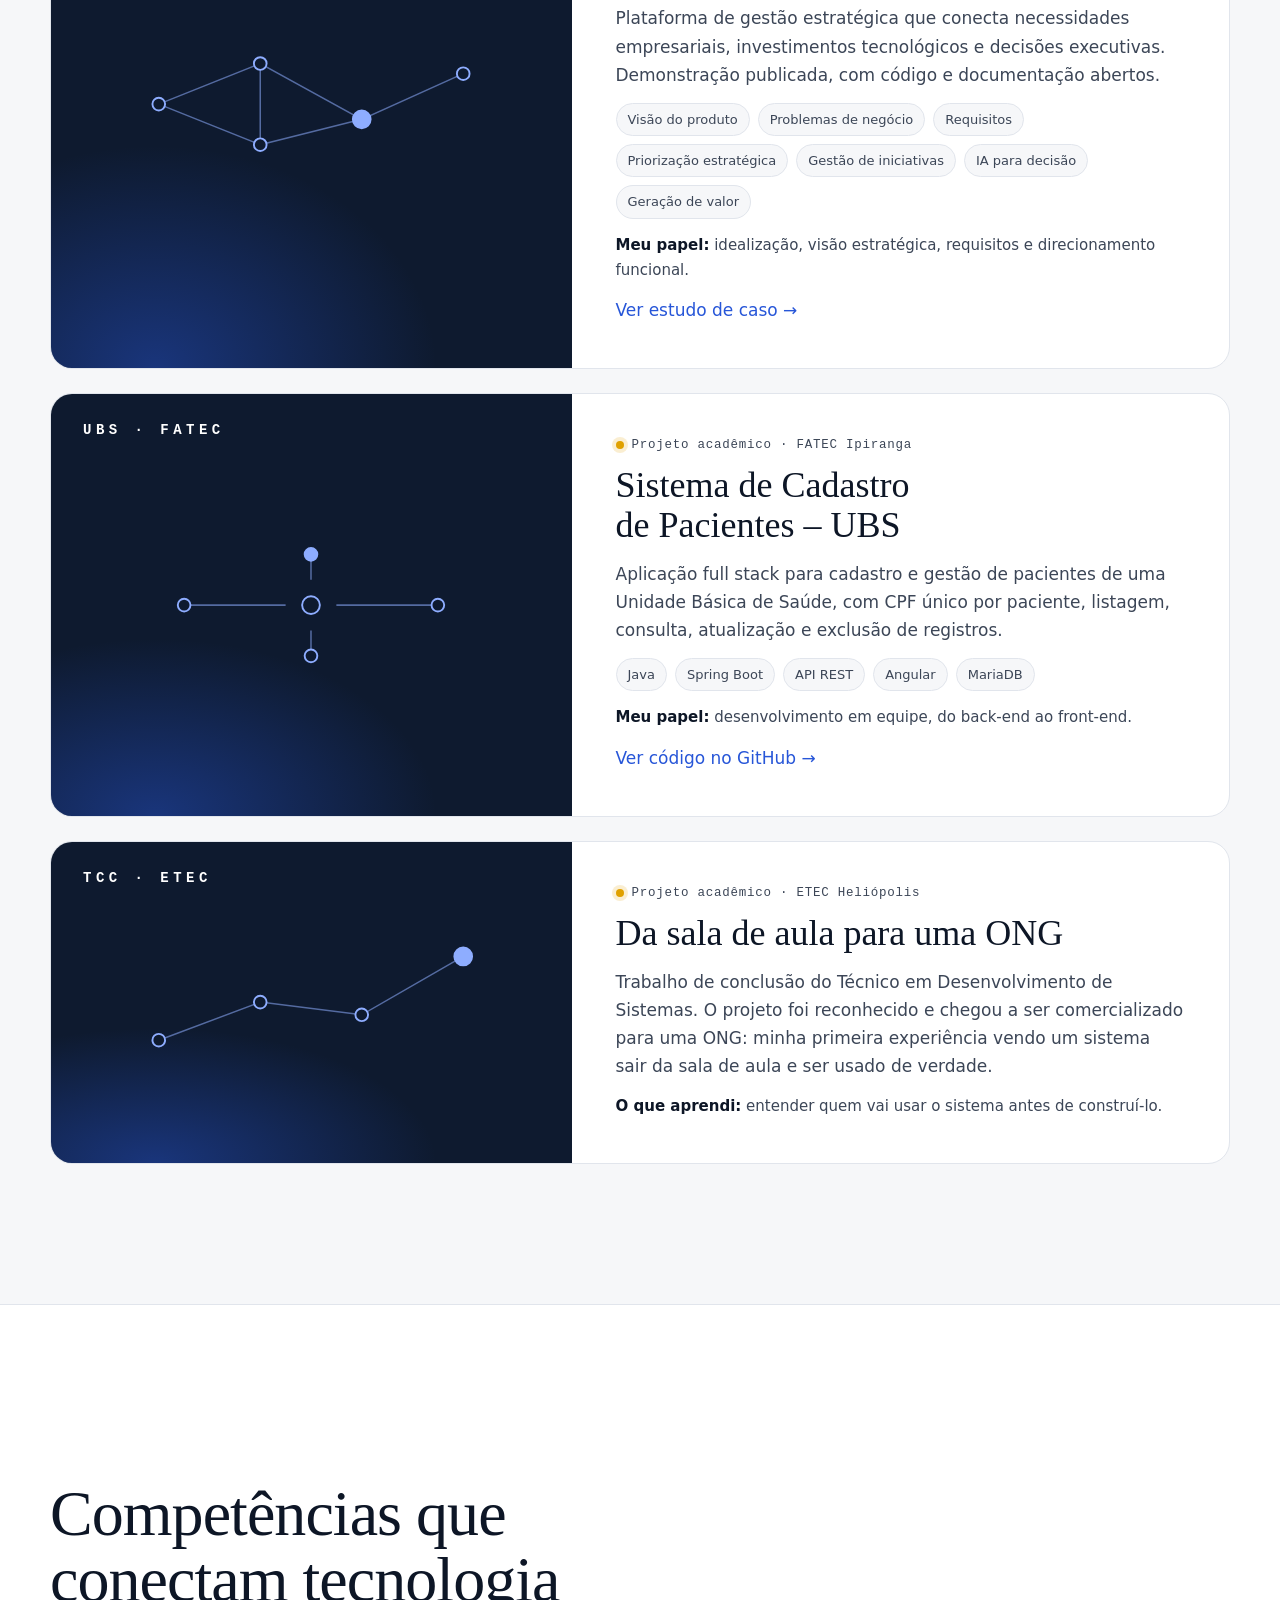
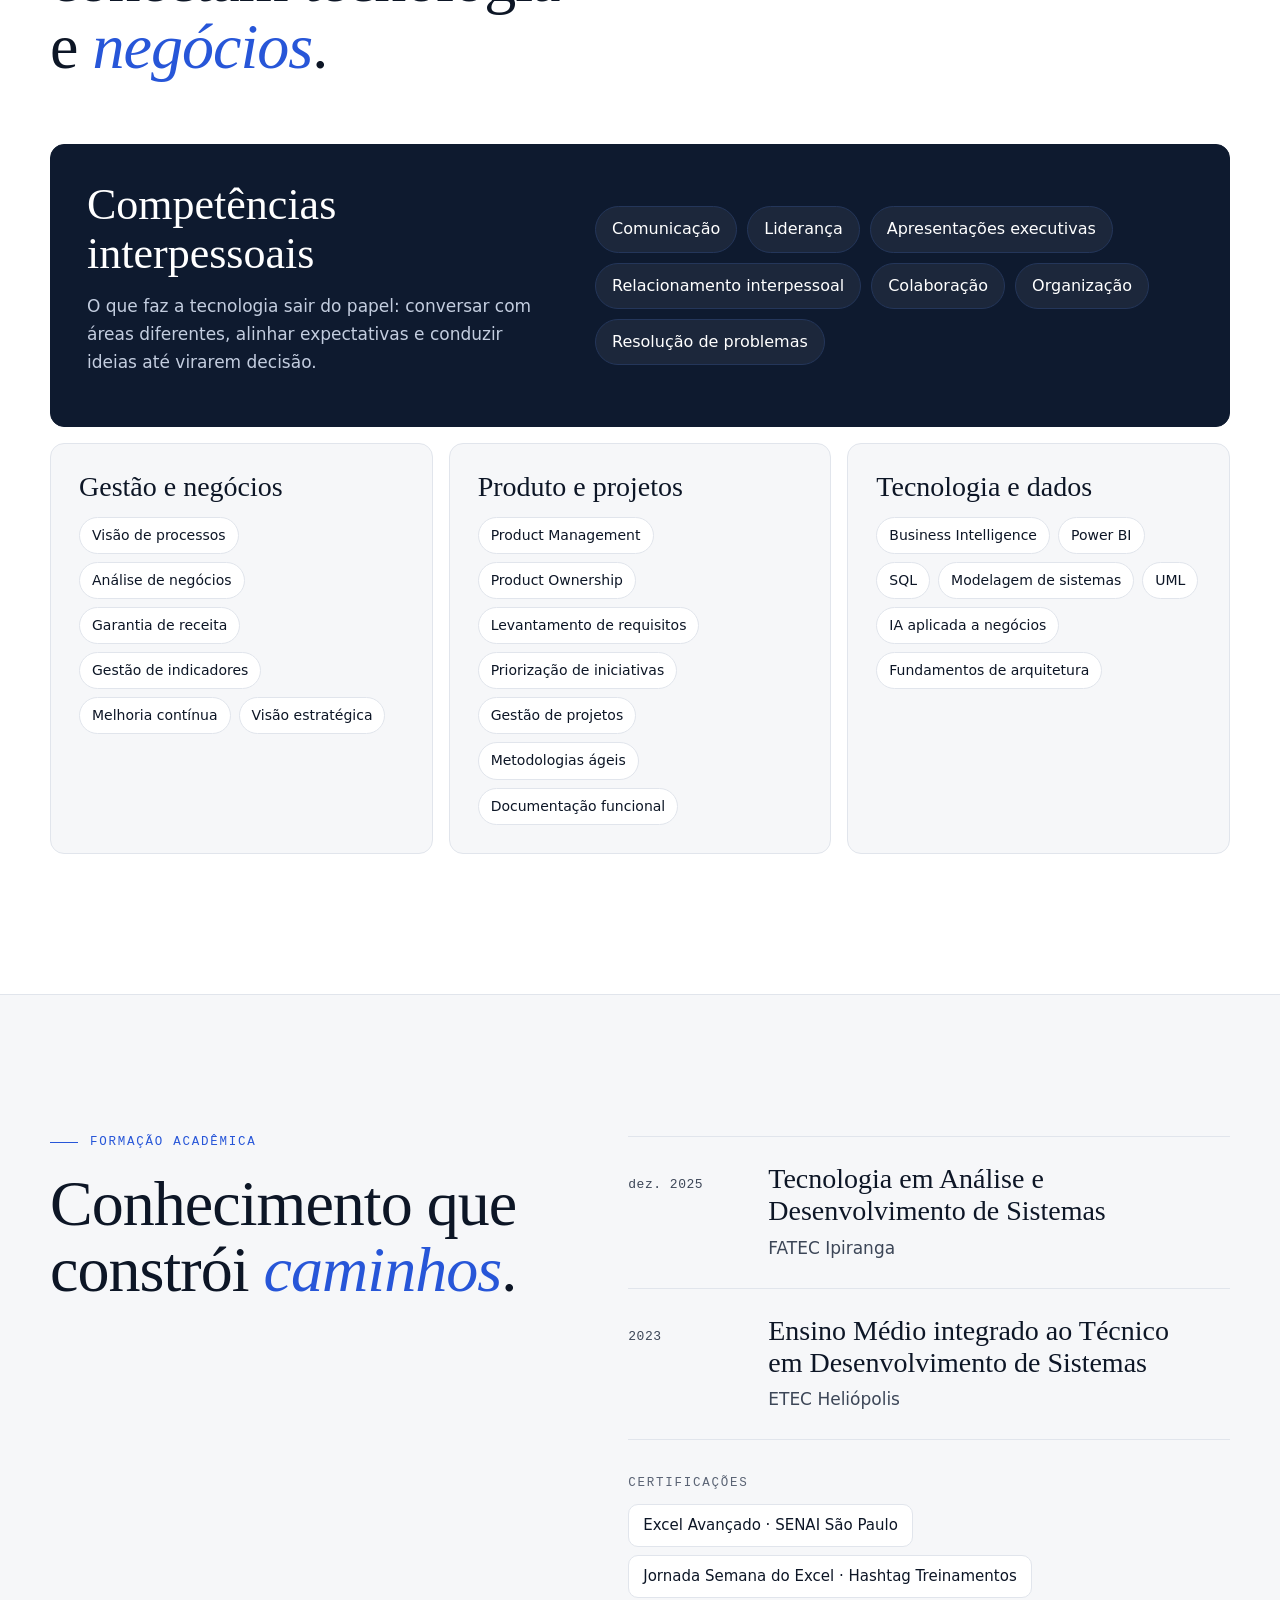
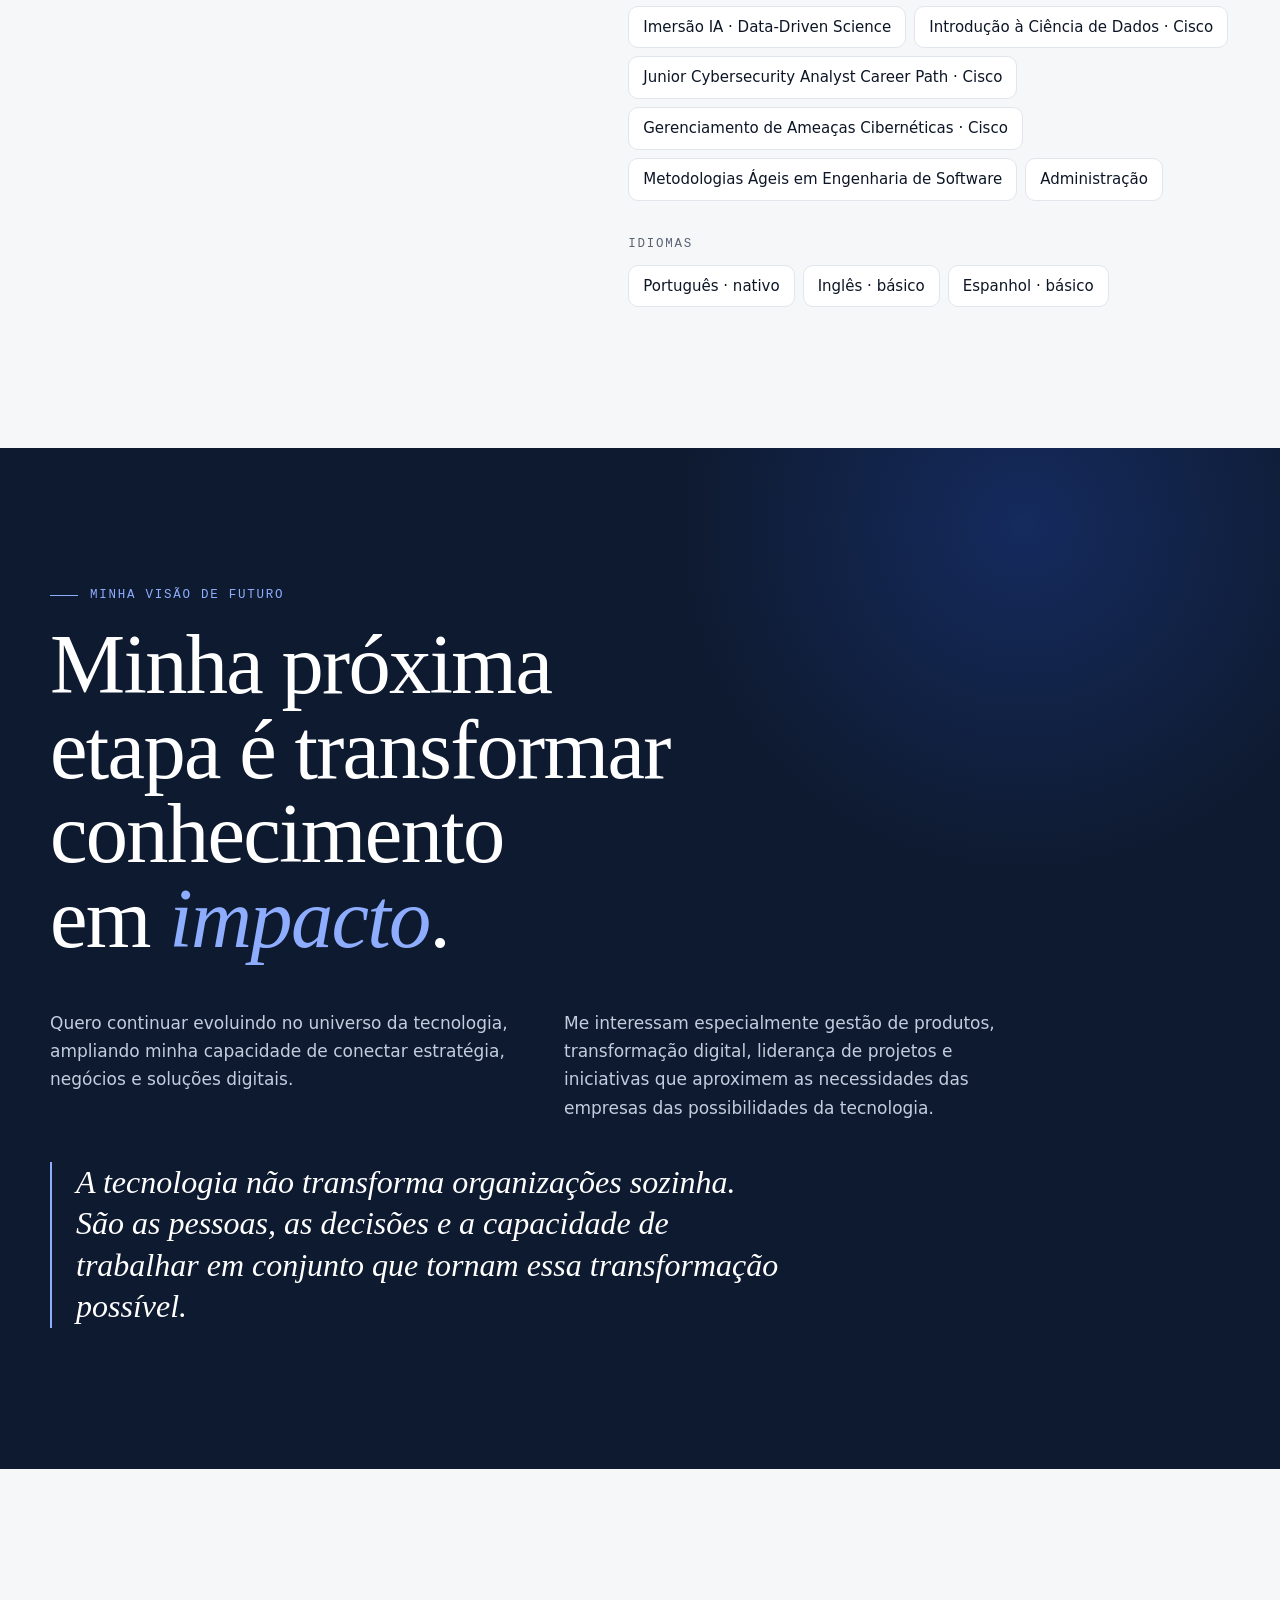
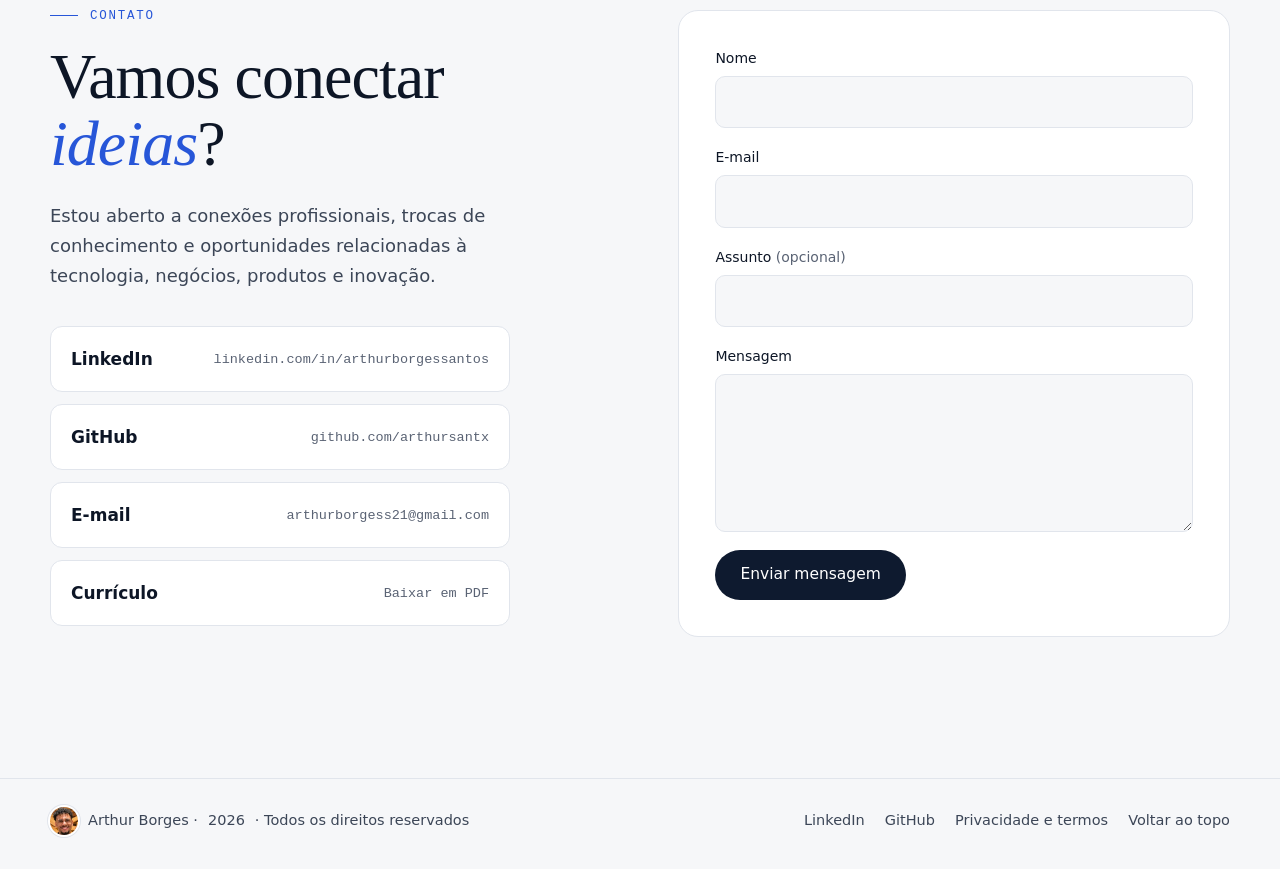
==== commit 7d3c1f21: "Privacidade, termos de uso, licença e política de segurança (CSP)" ====
--- a/index.html
+++ b/index.html
@@ -3,6 +3,8 @@
 <head>
   <meta charset="utf-8">
   <meta name="viewport" content="width=device-width, initial-scale=1">
+  <meta http-equiv="Content-Security-Policy" content="default-src 'self'; script-src 'self' 'sha256-1riQOFcDIeFNWWsS+mlsZJl6jlacd3YrGZoQ0XxiBtw=' https://vlibras.gov.br https://*.vlibras.gov.br; style-src 'self' 'unsafe-inline' https://fonts.googleapis.com https://vlibras.gov.br https://*.vlibras.gov.br; font-src 'self' data: https://fonts.gstatic.com https://vlibras.gov.br https://*.vlibras.gov.br; img-src 'self' data: blob: https://vlibras.gov.br https://*.vlibras.gov.br; media-src 'self' blob: https://vlibras.gov.br https://*.vlibras.gov.br; connect-src 'self' https://vlibras.gov.br https://*.vlibras.gov.br; frame-src https://vlibras.gov.br https://*.vlibras.gov.br; worker-src 'self' blob:; object-src 'none'; base-uri 'self'; form-action 'self' mailto:; upgrade-insecure-requests">
+  <meta name="referrer" content="strict-origin-when-cross-origin">
   <title>Arthur Borges · Tecnologia, Negócios e Pessoas</title>
   <meta name="description" content="Arthur Borges conecta tecnologia, negócios e pessoas. Formado em Análise e Desenvolvimento de Sistemas, atua em Revenue com dados, processos e Business Intelligence.">
   <link rel="canonical" href="https://arthursantx.github.io/">
@@ -539,10 +541,11 @@
 
   <footer class="rodape">
     <div class="envoltorio rodape-interno">
-      <p><img class="monograma-foto monograma-pequeno" src="/assets/img/avatar.webp" alt="" width="28" height="28" loading="lazy"> Arthur Borges · <span data-ano>2026</span></p>
+      <p><img class="monograma-foto monograma-pequeno" src="/assets/img/avatar.webp" alt="" width="28" height="28" loading="lazy"> Arthur Borges · <span data-ano>2026</span> · Todos os direitos reservados</p>
       <nav aria-label="Rodapé">
         <a href="https://www.linkedin.com/in/arthurborgessantos/" target="_blank" rel="noopener">LinkedIn</a>
         <a href="https://github.com/arthursantx" target="_blank" rel="noopener">GitHub</a>
+        <a href="/privacidade/">Privacidade e termos</a>
         <a href="#inicio">Voltar ao topo</a>
       </nav>
     </div>
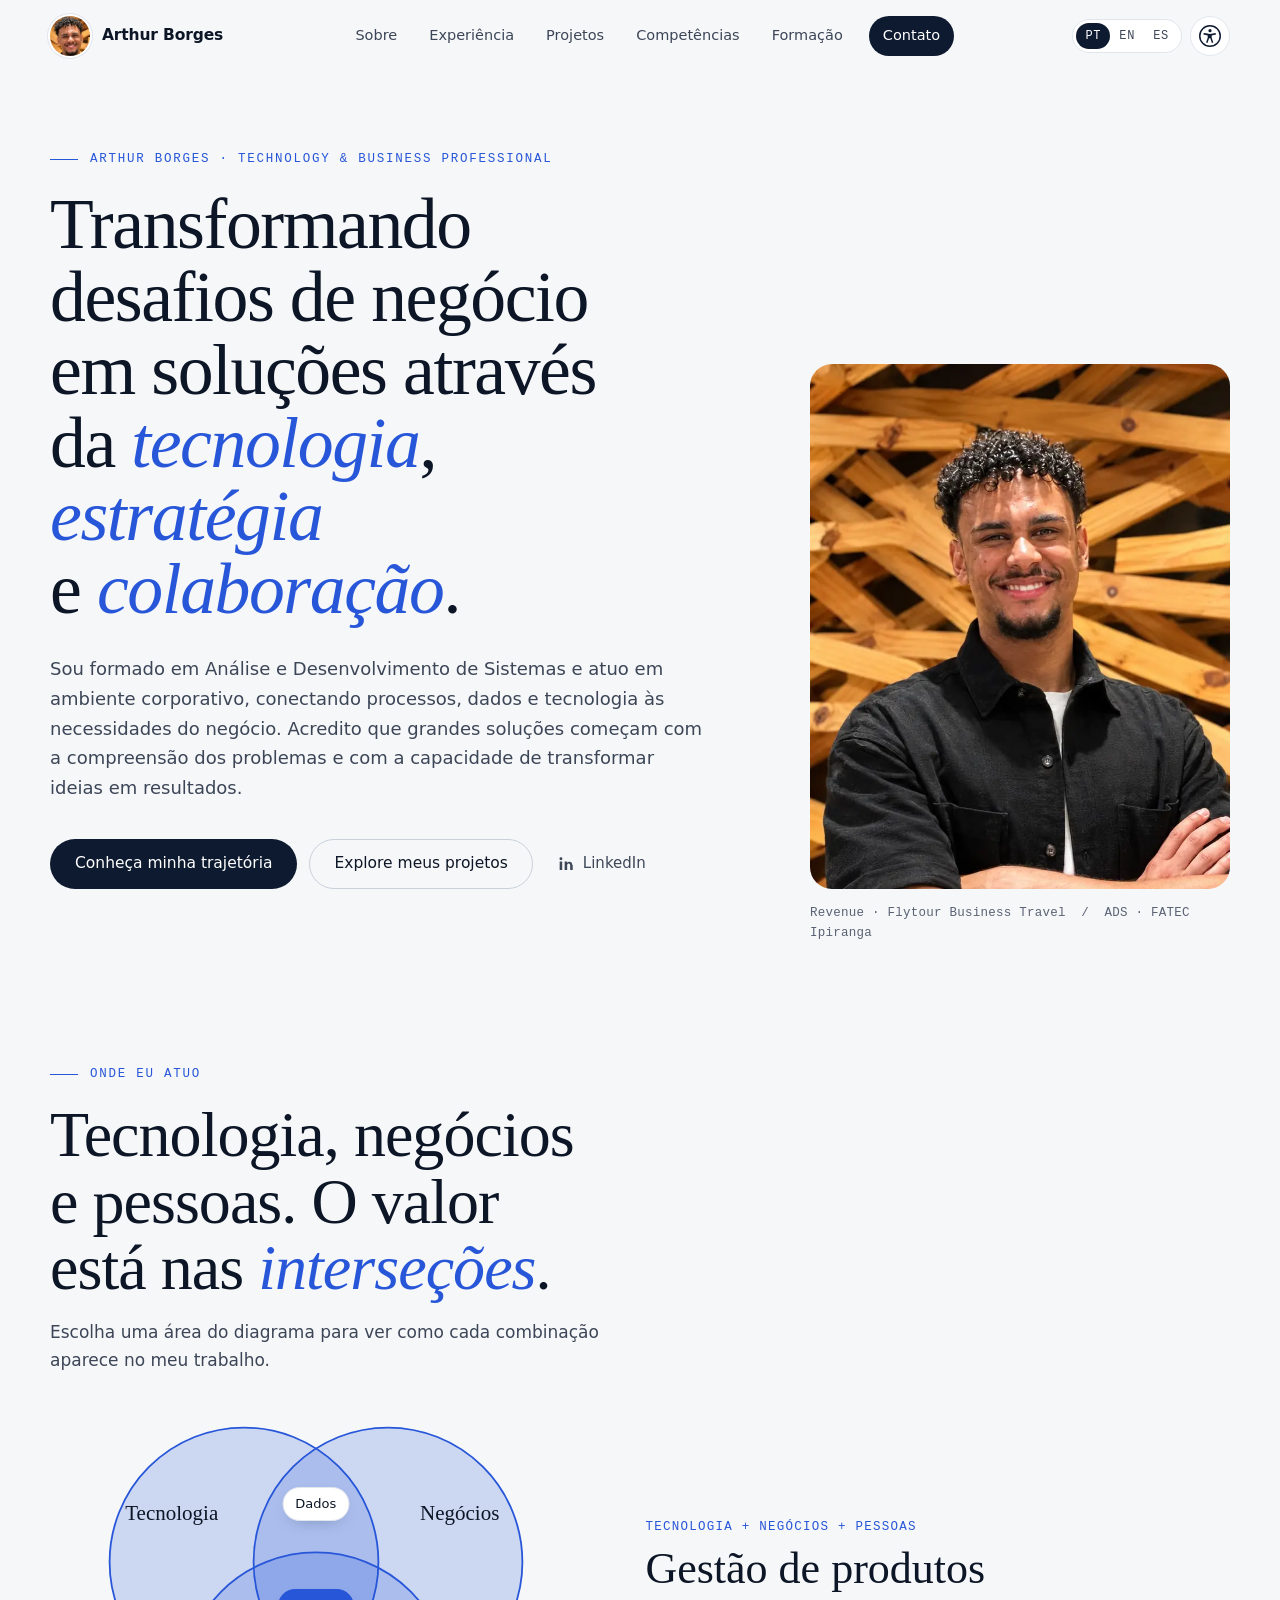
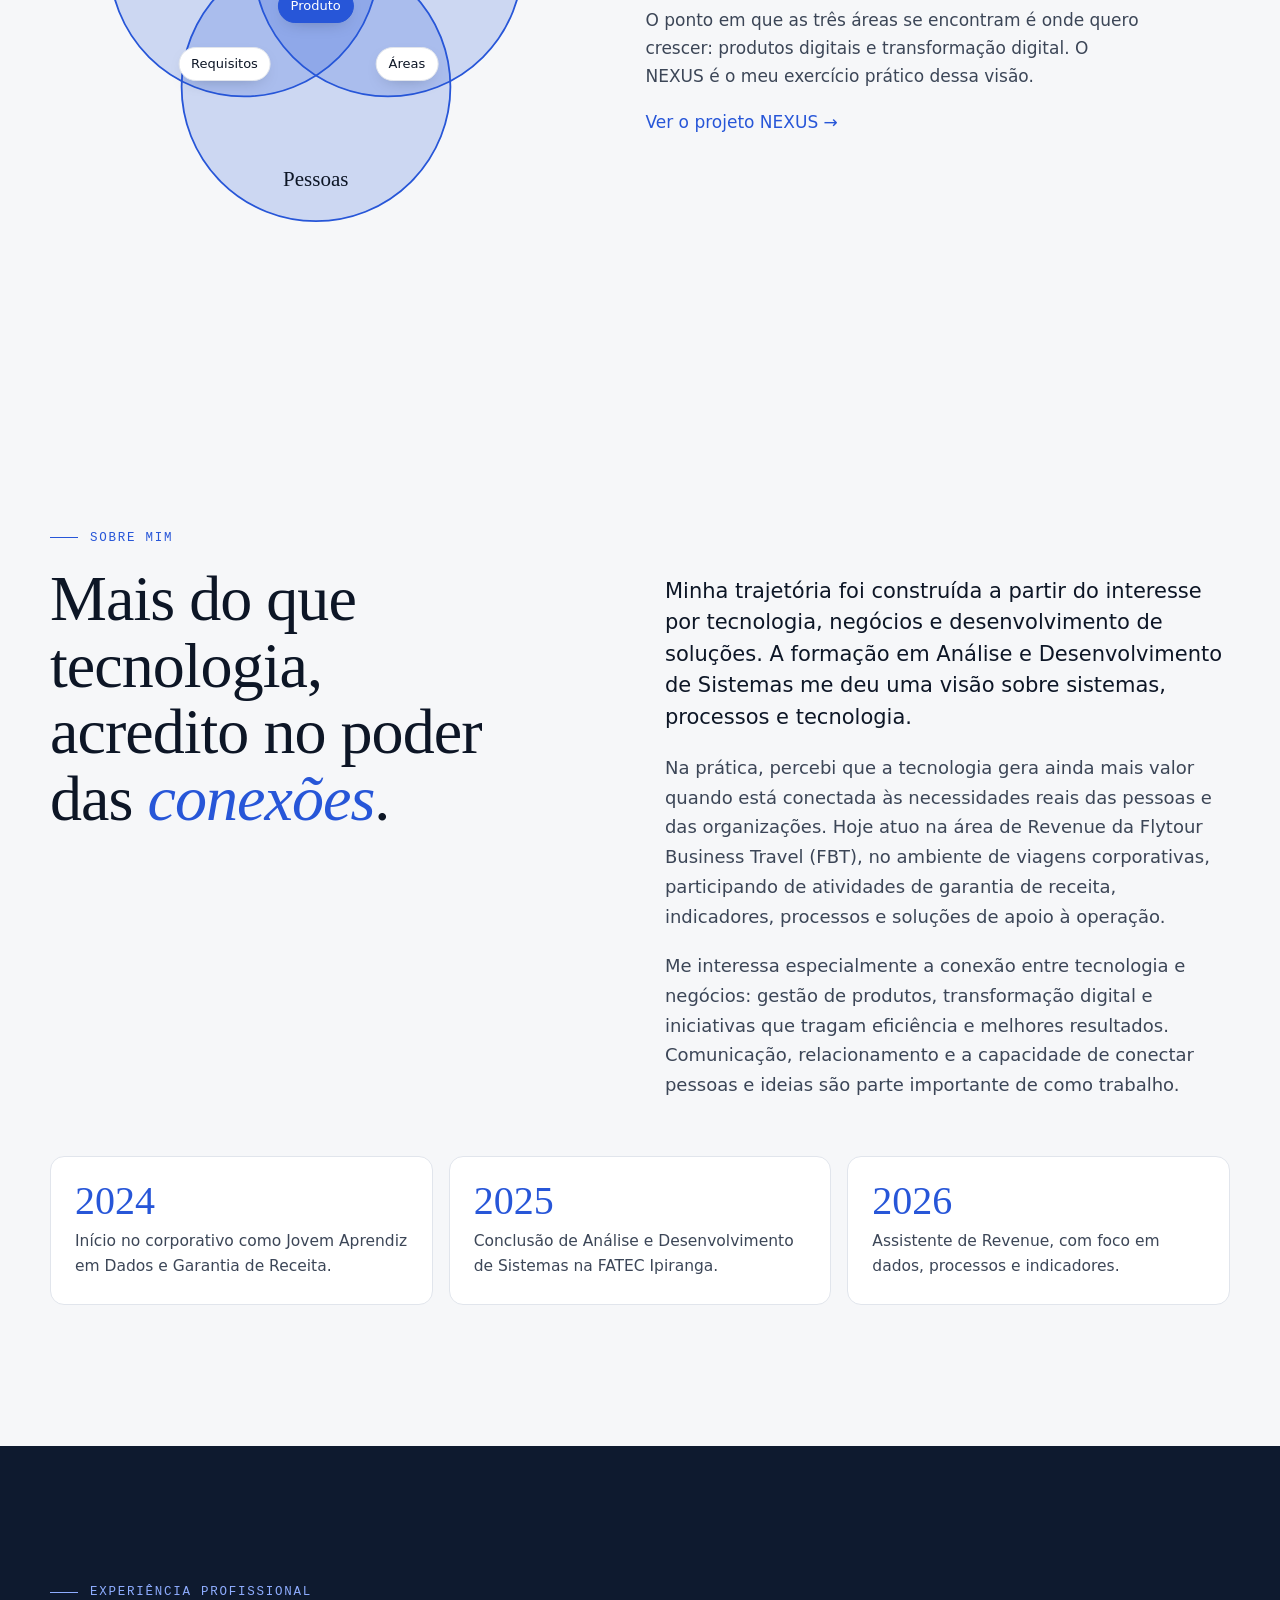
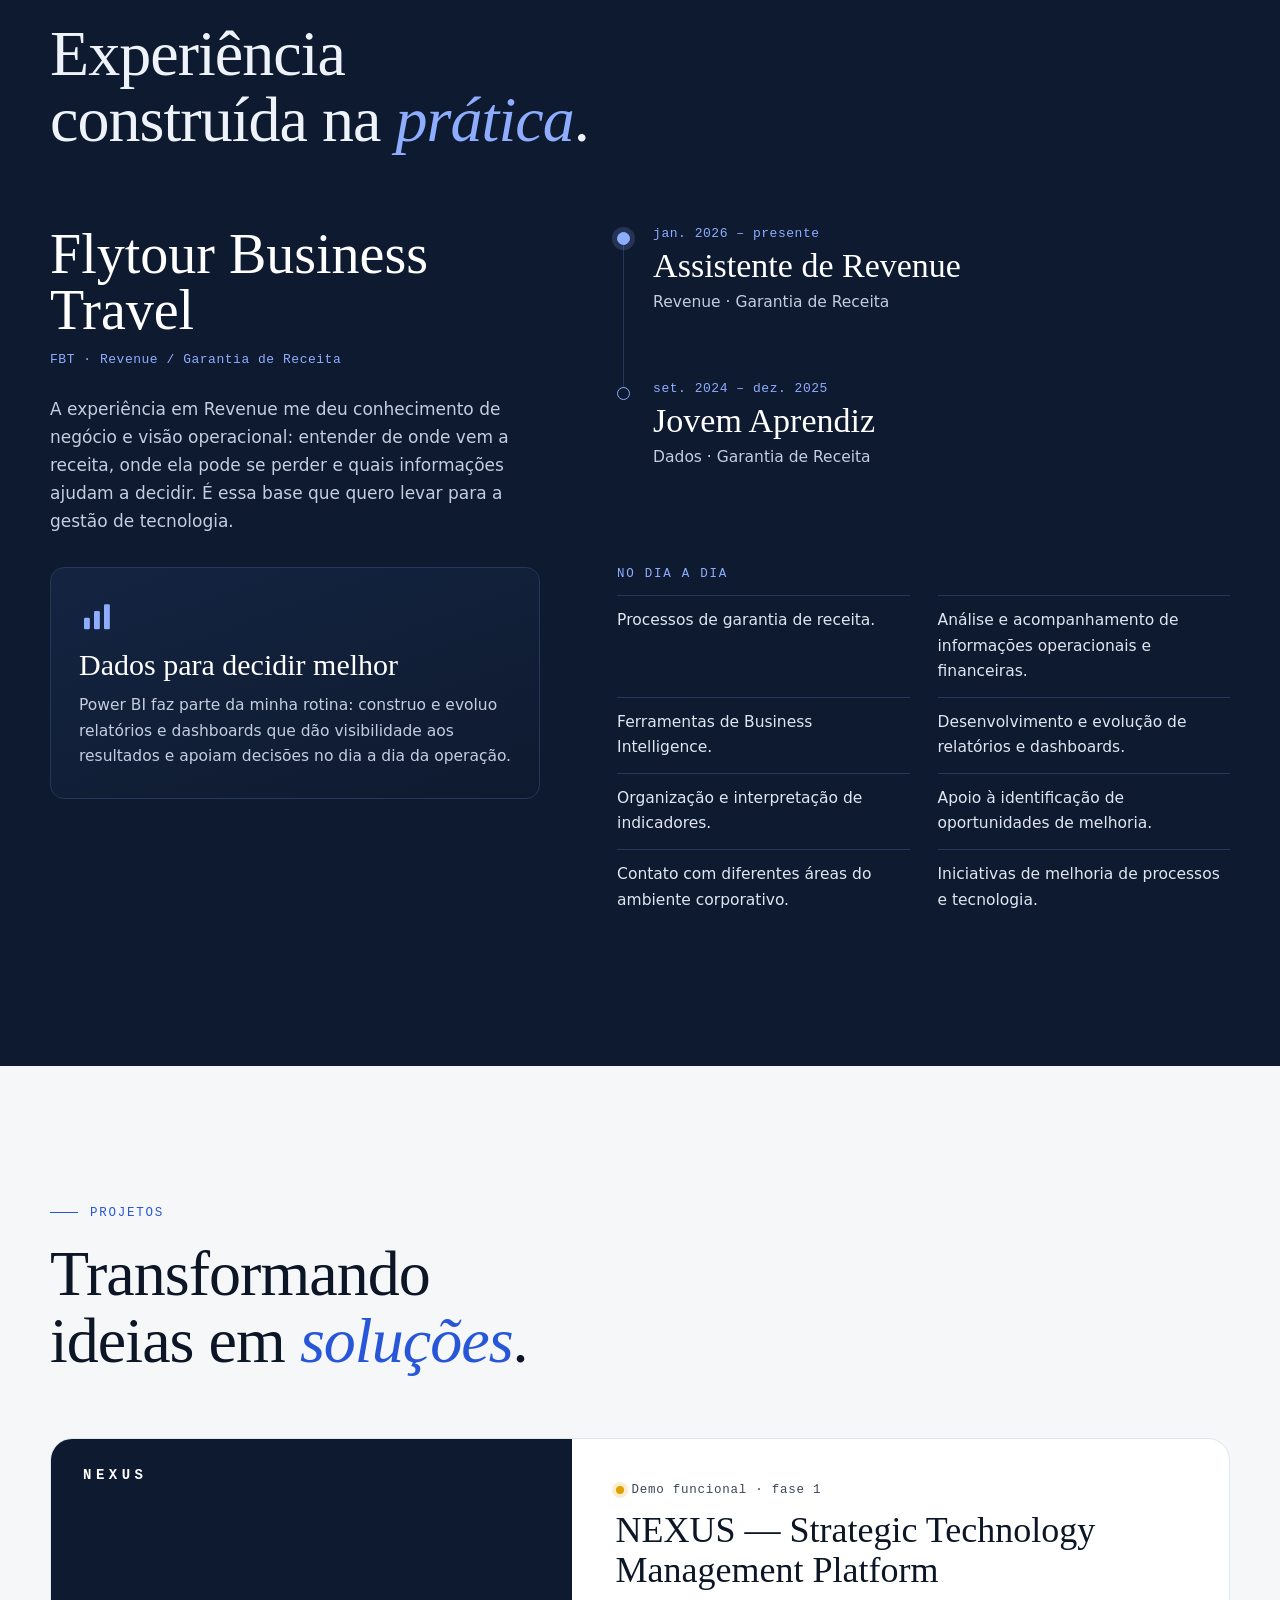
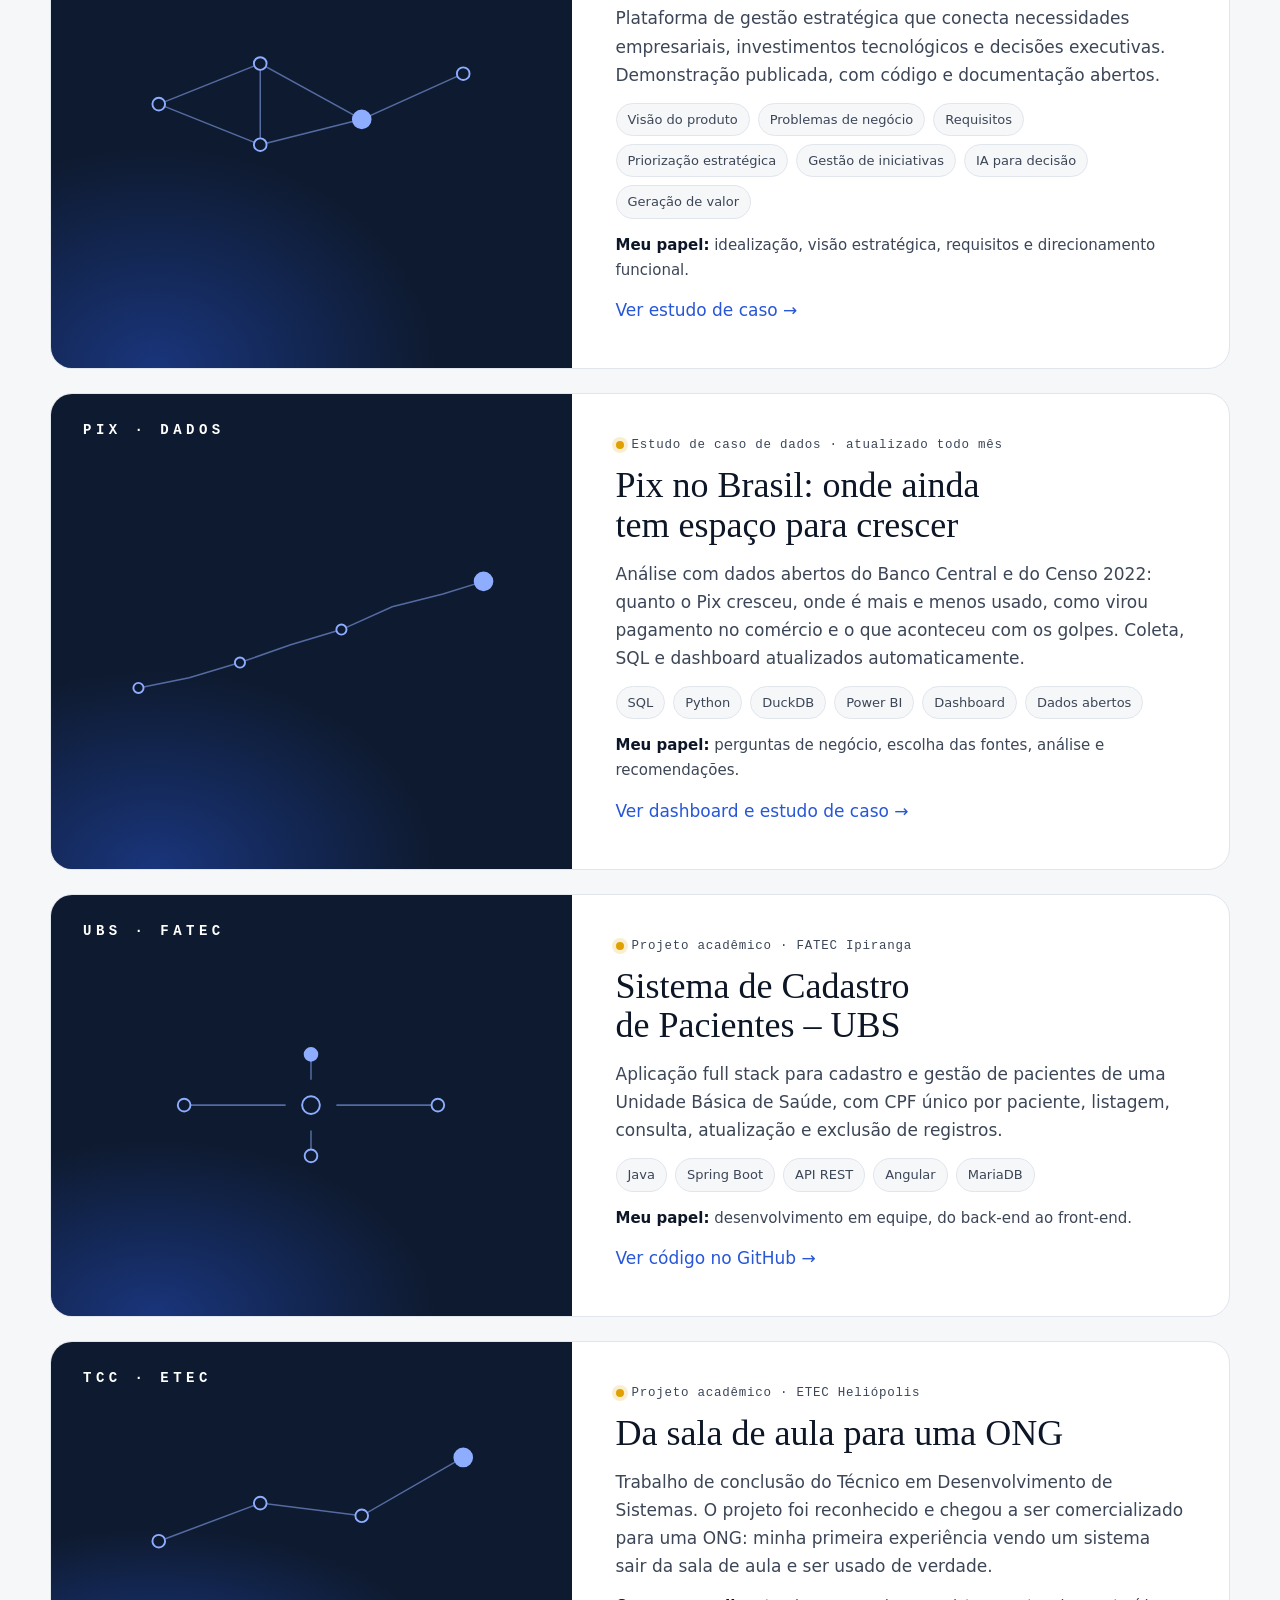
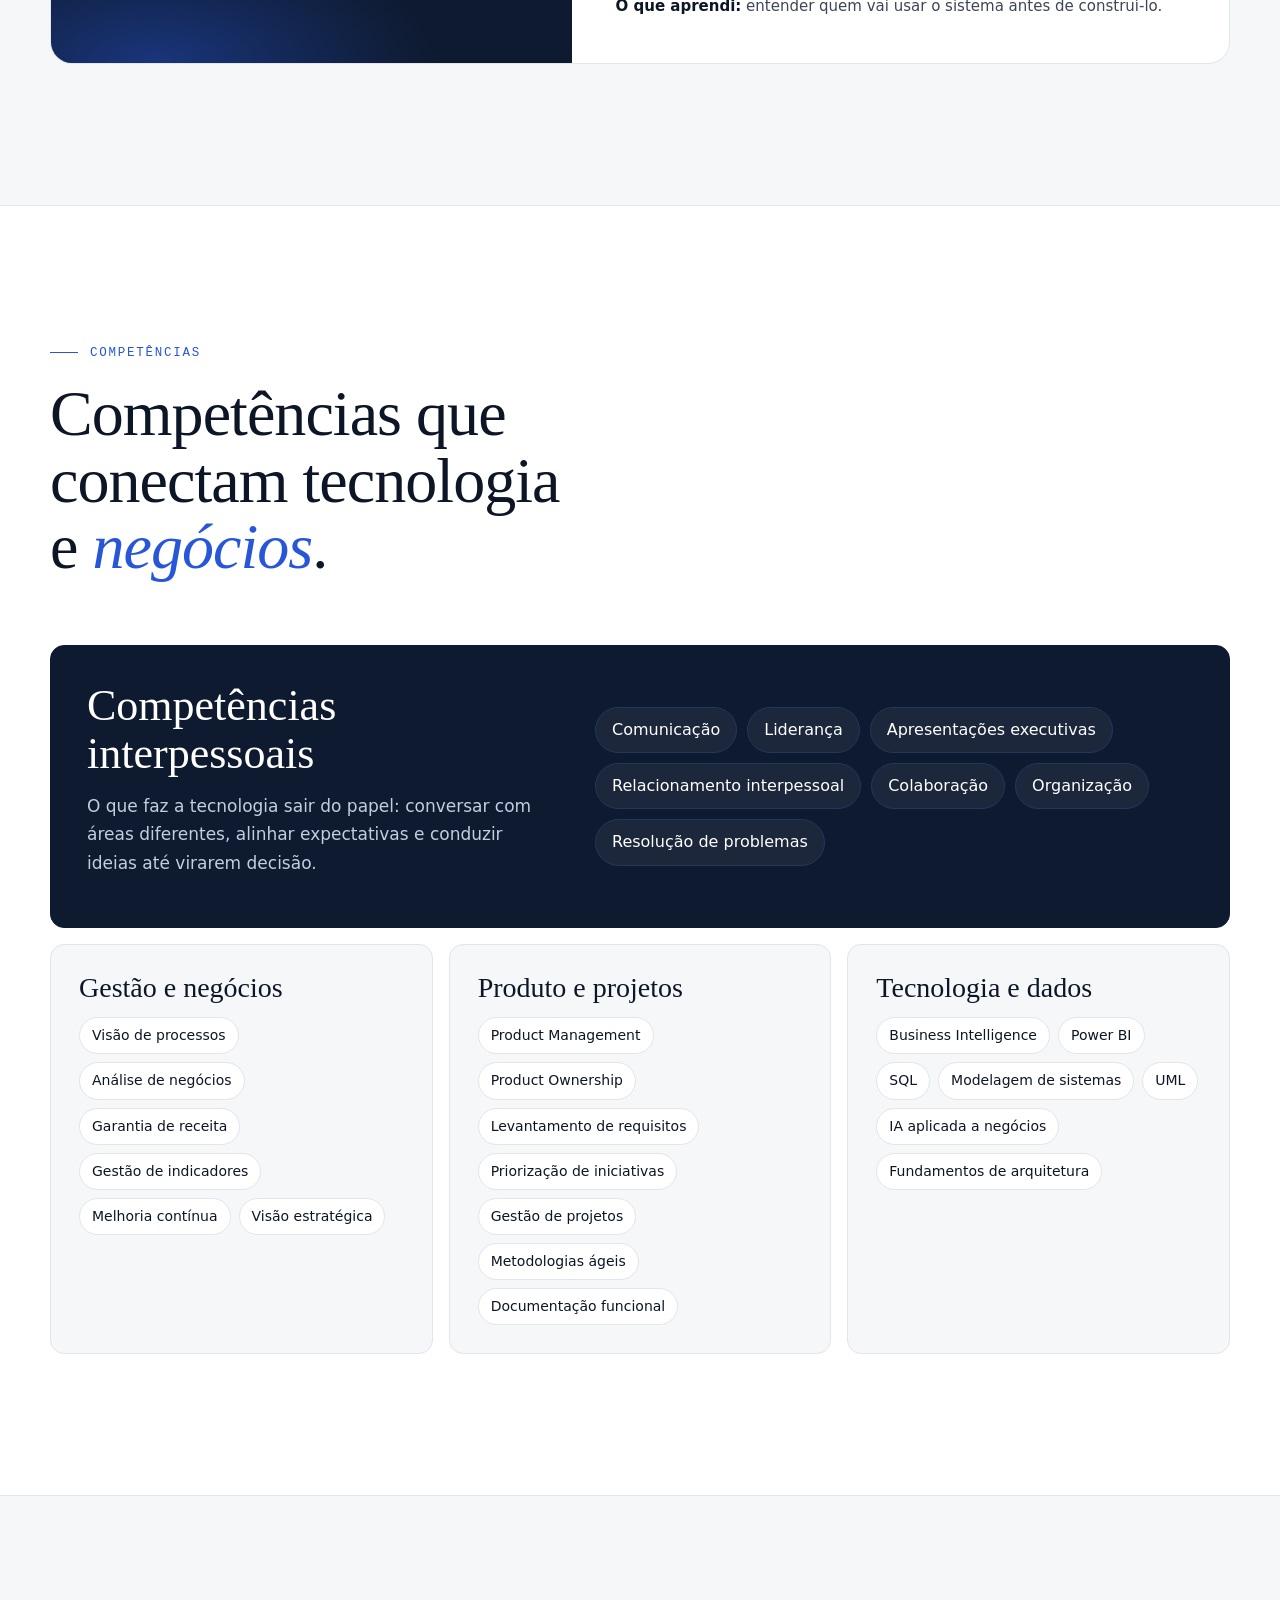
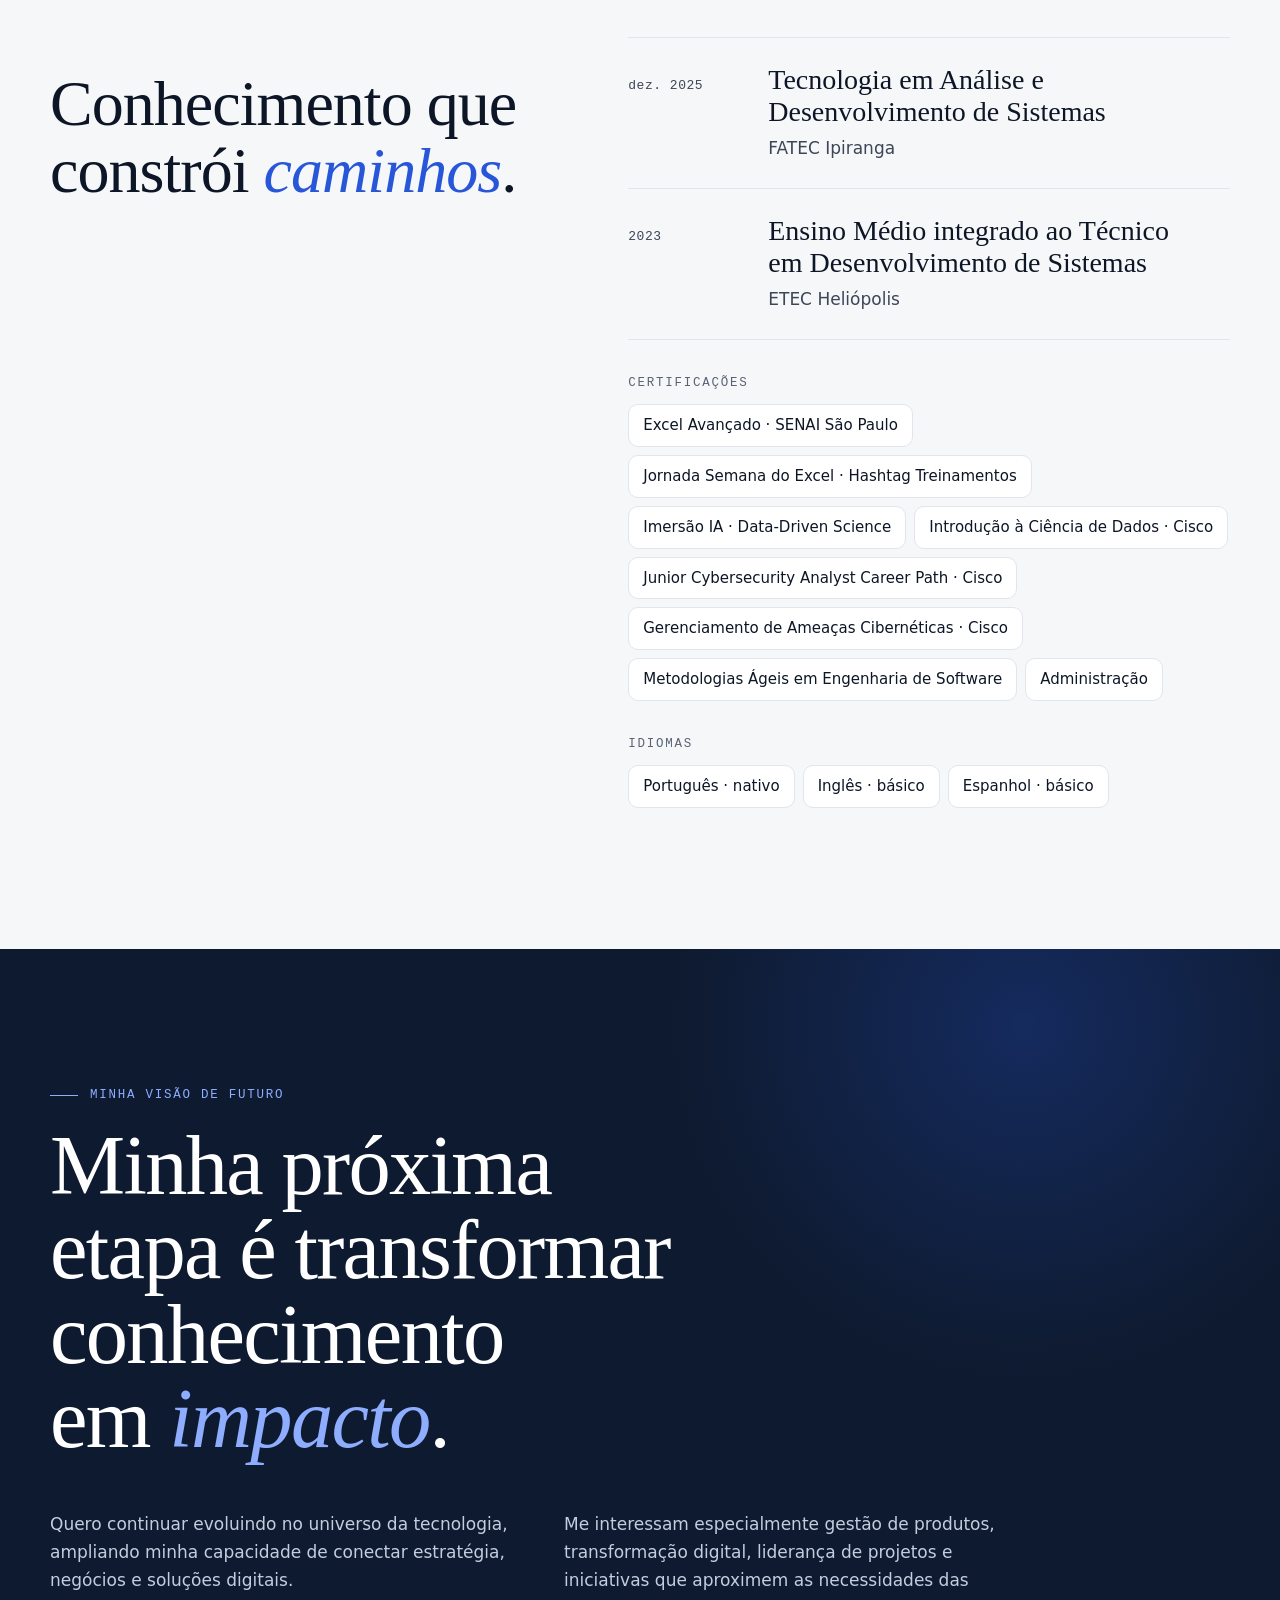
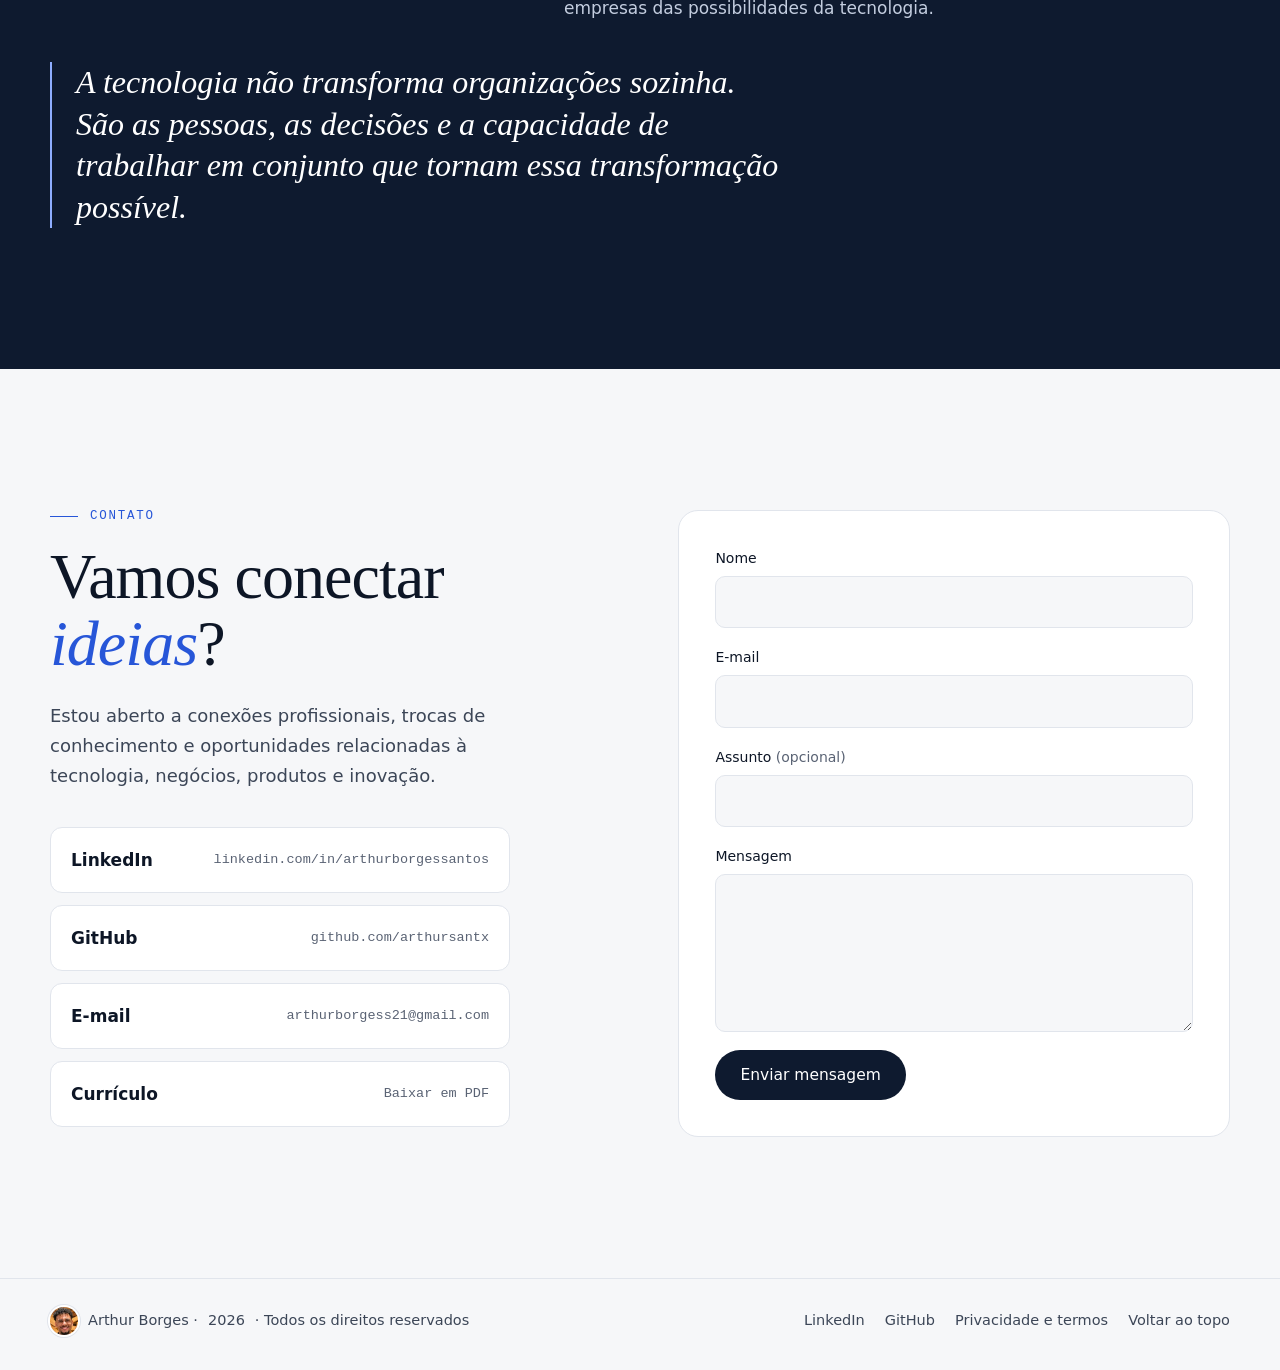
==== commit ab949af7: "Projeto novo: Pix no Brasil (estudo de caso de dados)" ====
--- a/index.html
+++ b/index.html
@@ -3,7 +3,7 @@
 <head>
   <meta charset="utf-8">
   <meta name="viewport" content="width=device-width, initial-scale=1">
-  <meta http-equiv="Content-Security-Policy" content="default-src 'self'; script-src 'self' 'sha256-1riQOFcDIeFNWWsS+mlsZJl6jlacd3YrGZoQ0XxiBtw=' https://vlibras.gov.br https://*.vlibras.gov.br; style-src 'self' 'unsafe-inline' https://fonts.googleapis.com https://vlibras.gov.br https://*.vlibras.gov.br; font-src 'self' data: https://fonts.gstatic.com https://vlibras.gov.br https://*.vlibras.gov.br; img-src 'self' data: blob: https://vlibras.gov.br https://*.vlibras.gov.br; media-src 'self' blob: https://vlibras.gov.br https://*.vlibras.gov.br; connect-src 'self' https://vlibras.gov.br https://*.vlibras.gov.br; frame-src https://vlibras.gov.br https://*.vlibras.gov.br; worker-src 'self' blob:; object-src 'none'; base-uri 'self'; form-action 'self' mailto:; upgrade-insecure-requests">
+  <meta http-equiv="Content-Security-Policy" content="default-src 'self'; script-src 'self' 'wasm-unsafe-eval' 'sha256-1riQOFcDIeFNWWsS+mlsZJl6jlacd3YrGZoQ0XxiBtw=' https://vlibras.gov.br https://*.vlibras.gov.br https://cdn.jsdelivr.net/gh/spbgovbr-vlibras/; style-src 'self' 'unsafe-inline' https://fonts.googleapis.com https://vlibras.gov.br https://*.vlibras.gov.br https://cdn.jsdelivr.net/gh/spbgovbr-vlibras/; font-src 'self' data: https://fonts.gstatic.com https://vlibras.gov.br https://*.vlibras.gov.br https://cdn.jsdelivr.net/gh/spbgovbr-vlibras/; img-src 'self' data: blob: https://vlibras.gov.br https://*.vlibras.gov.br https://cdn.jsdelivr.net/gh/spbgovbr-vlibras/; media-src 'self' blob: https://vlibras.gov.br https://*.vlibras.gov.br https://cdn.jsdelivr.net/gh/spbgovbr-vlibras/; connect-src 'self' https://vlibras.gov.br https://*.vlibras.gov.br https://cdn.jsdelivr.net/gh/spbgovbr-vlibras/; frame-src https://vlibras.gov.br https://*.vlibras.gov.br https://cdn.jsdelivr.net/gh/spbgovbr-vlibras/; worker-src 'self' blob: https://cdn.jsdelivr.net/gh/spbgovbr-vlibras/; object-src 'none'; base-uri 'self'; form-action 'self' mailto:; upgrade-insecure-requests">
   <meta name="referrer" content="strict-origin-when-cross-origin">
   <title>Arthur Borges · Tecnologia, Negócios e Pessoas</title>
   <meta name="description" content="Arthur Borges conecta tecnologia, negócios e pessoas. Formado em Análise e Desenvolvimento de Sistemas, atua em Revenue com dados, processos e Business Intelligence.">
@@ -327,6 +327,32 @@
             </a>
           </li>
           <li class="projeto revelar">
+            <a class="projeto-link" href="https://arthursantx.github.io/pix-brasil/" target="_blank" rel="noopener">
+              <div class="projeto-capa projeto-capa-pix" aria-hidden="true">
+                <span class="projeto-marca">PIX · DADOS</span>
+                <svg viewBox="0 0 320 120" class="projeto-grafo">
+                  <g class="arestas"><path d="M24 104 L64 96 L104 84 L144 70 L184 58 L224 40 L264 30 L296 20"/></g>
+                  <g class="nos"><circle cx="24" cy="104" r="4"/><circle cx="104" cy="84" r="4"/><circle cx="184" cy="58" r="4"/><circle cx="296" cy="20" r="7"/></g>
+                </svg>
+              </div>
+              <div class="projeto-corpo">
+                <p class="projeto-status"><span class="ponto" aria-hidden="true"></span>Estudo de caso de dados · atualizado todo mês</p>
+                <h3>Pix no Brasil: onde ainda tem espaço para crescer</h3>
+                <p>Análise com dados abertos do Banco Central e do Censo 2022: quanto o Pix cresceu, onde é mais e menos usado, como virou pagamento no comércio e o que aconteceu com os golpes. Coleta, SQL e dashboard atualizados automaticamente.</p>
+                <ul class="etiquetas" aria-label="Tecnologias do projeto">
+                  <li>SQL</li>
+                  <li>Python</li>
+                  <li>DuckDB</li>
+                  <li>Power BI</li>
+                  <li>Dashboard</li>
+                  <li>Dados abertos</li>
+                </ul>
+                <p class="projeto-papel"><strong>Meu papel:</strong> perguntas de negócio, escolha das fontes, análise e recomendações.</p>
+                <span class="projeto-cta">Ver dashboard e estudo de caso <span aria-hidden="true">→</span></span>
+              </div>
+            </a>
+          </li>
+          <li class="projeto revelar">
             <a class="projeto-link" href="https://github.com/arthursantx/ubs-novo" target="_blank" rel="noopener">
               <div class="projeto-capa projeto-capa-ubs" aria-hidden="true">
                 <span class="projeto-marca">UBS · FATEC</span>
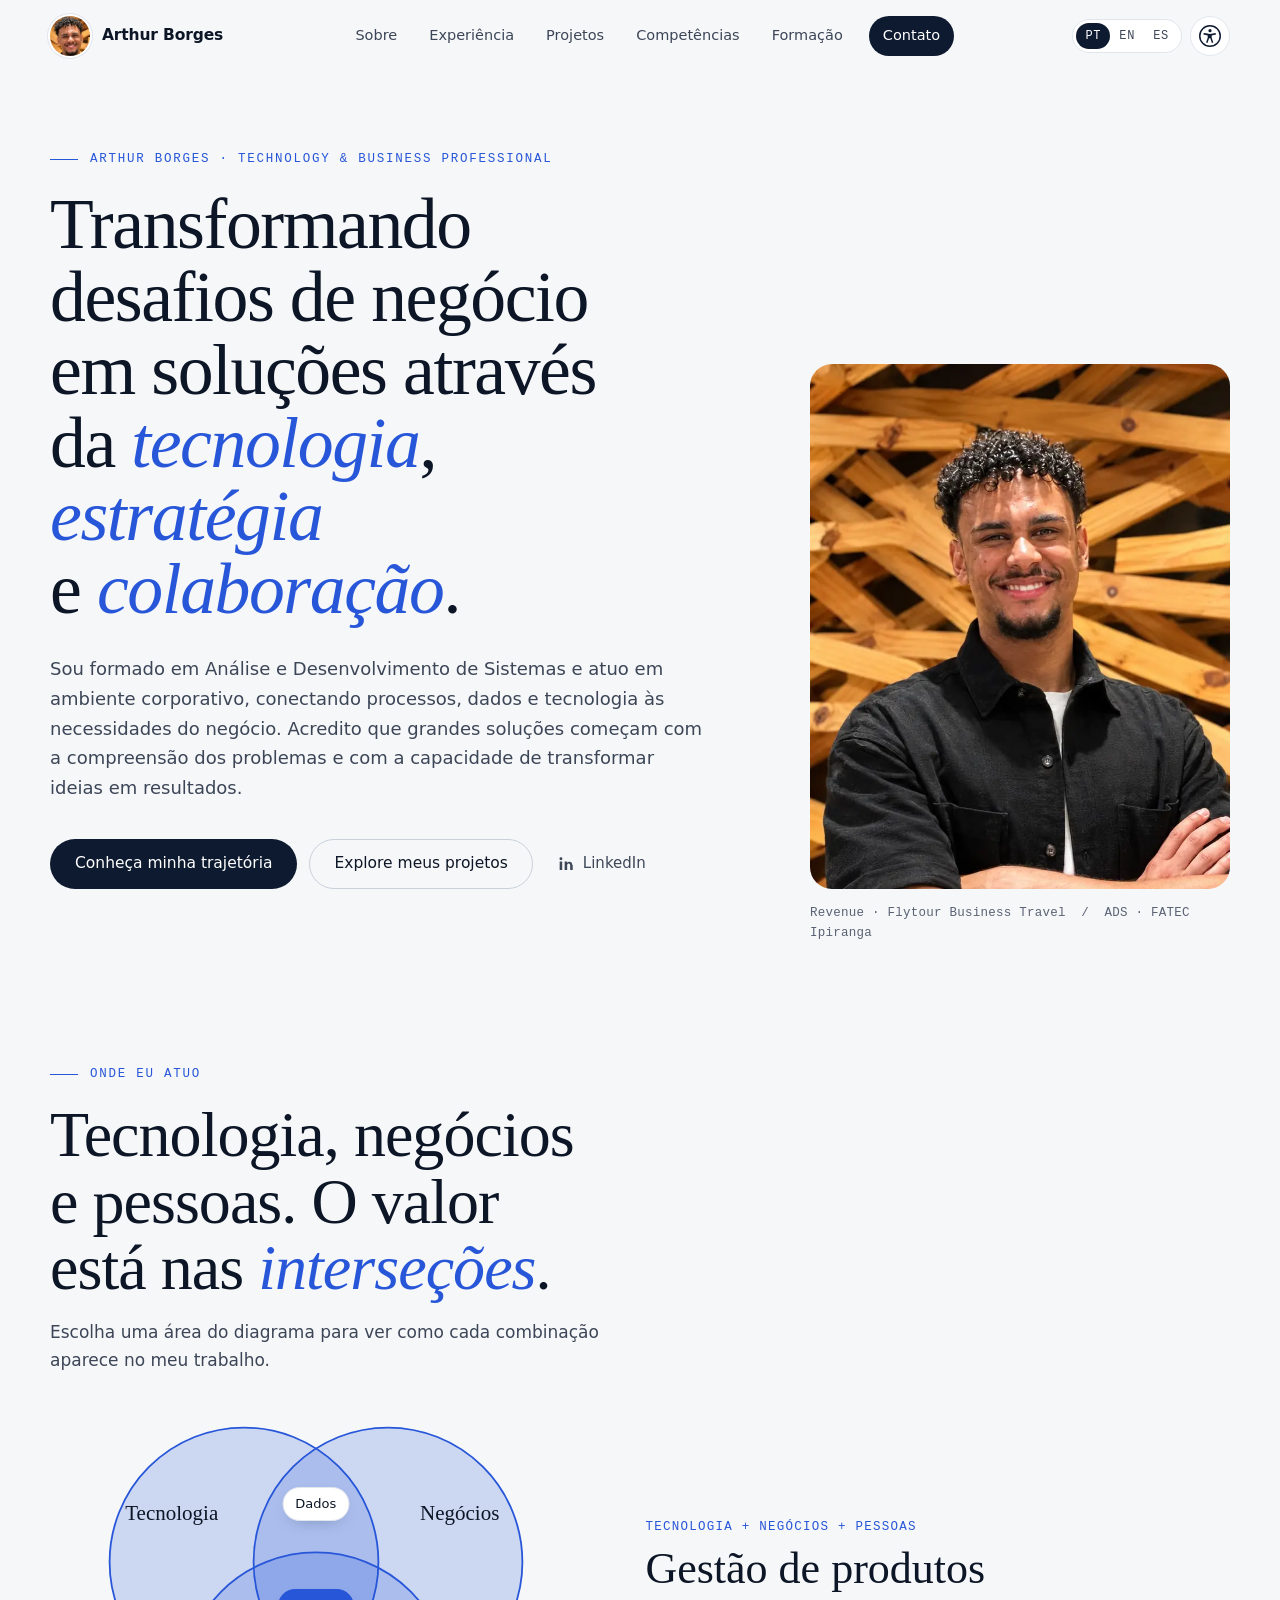
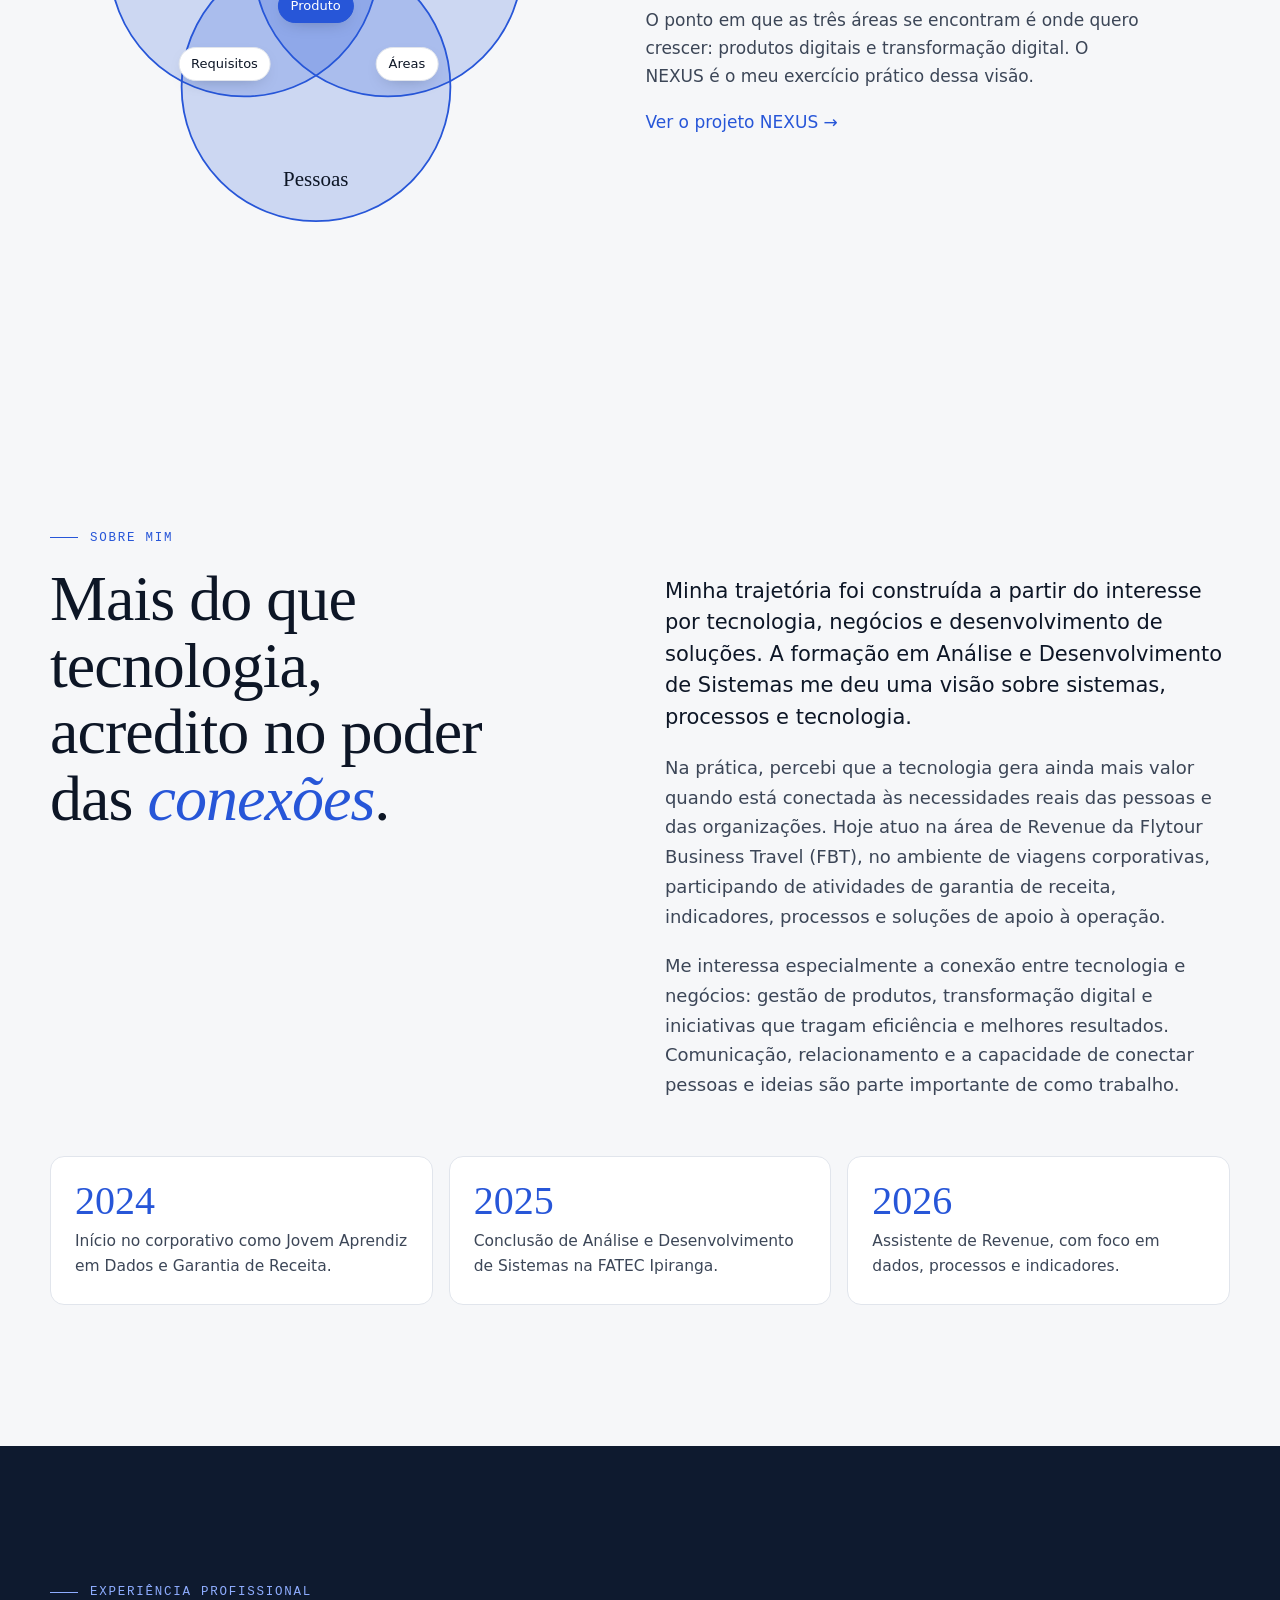
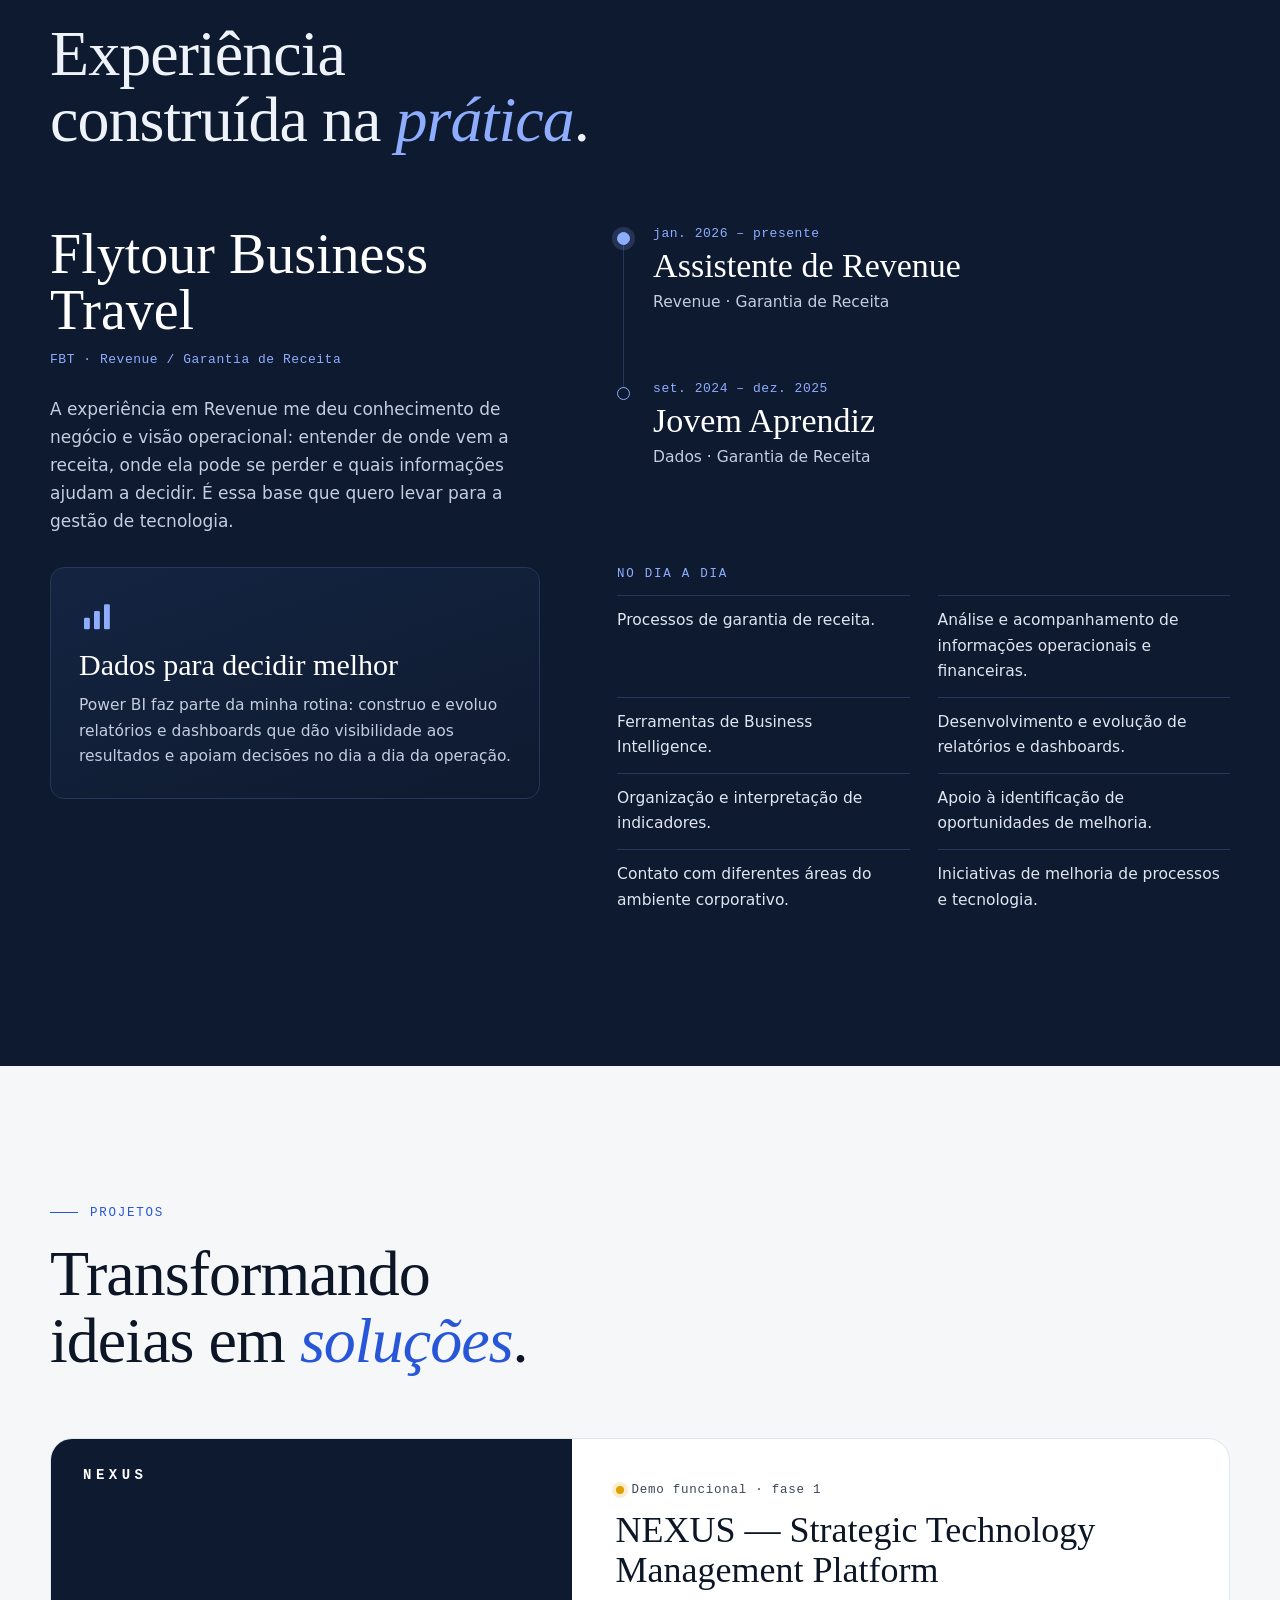
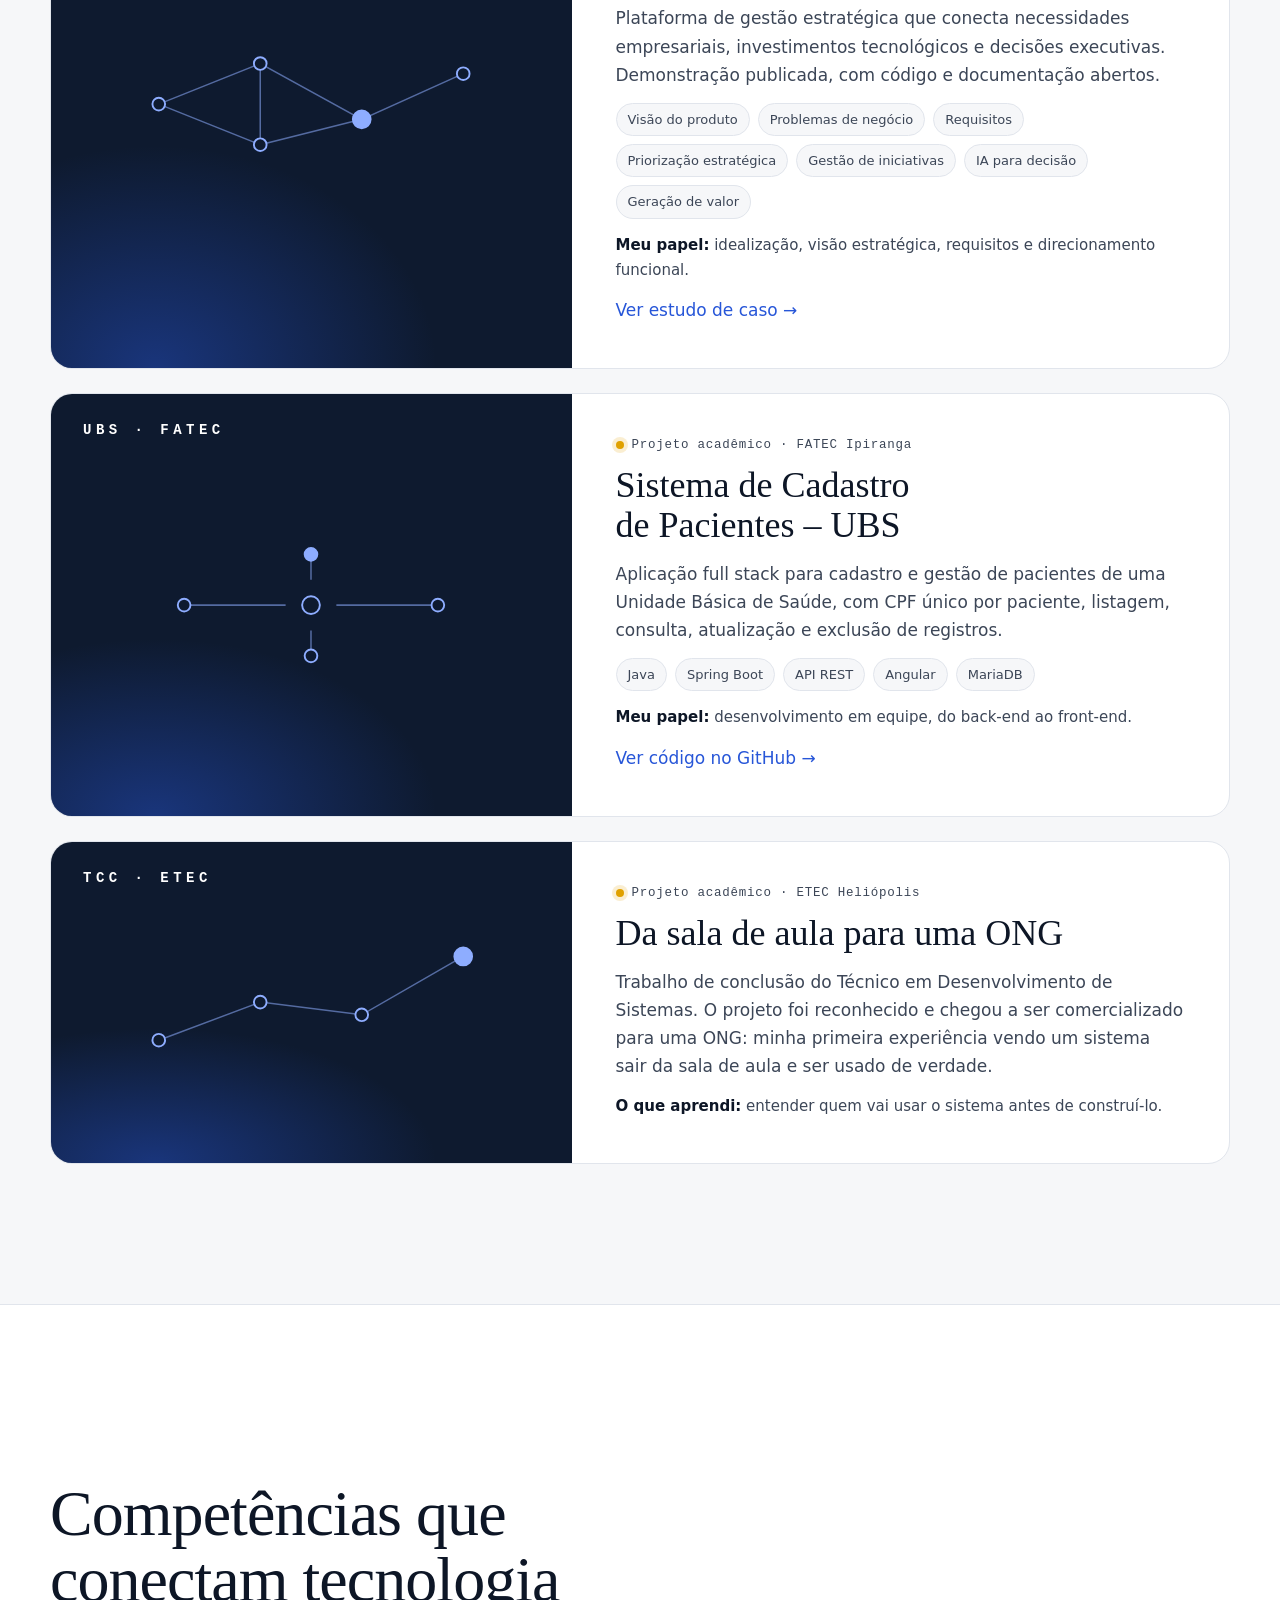
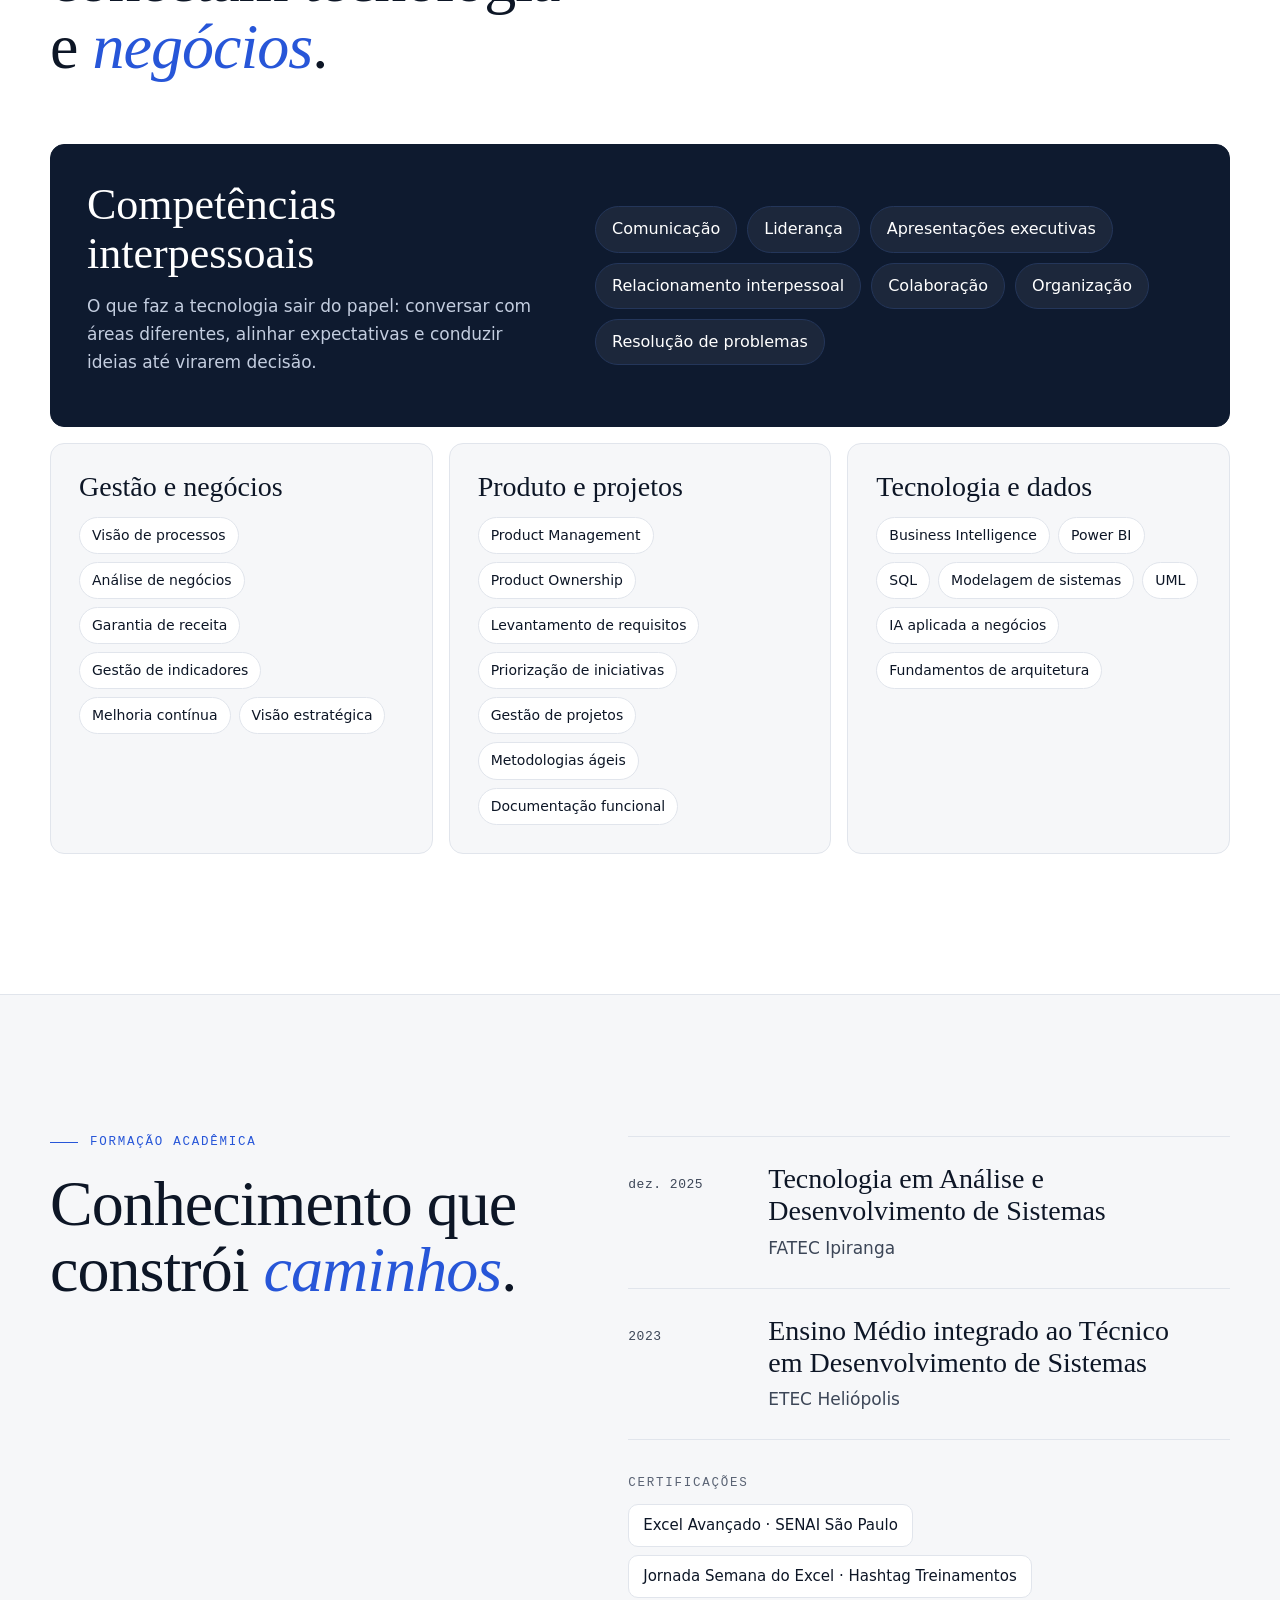
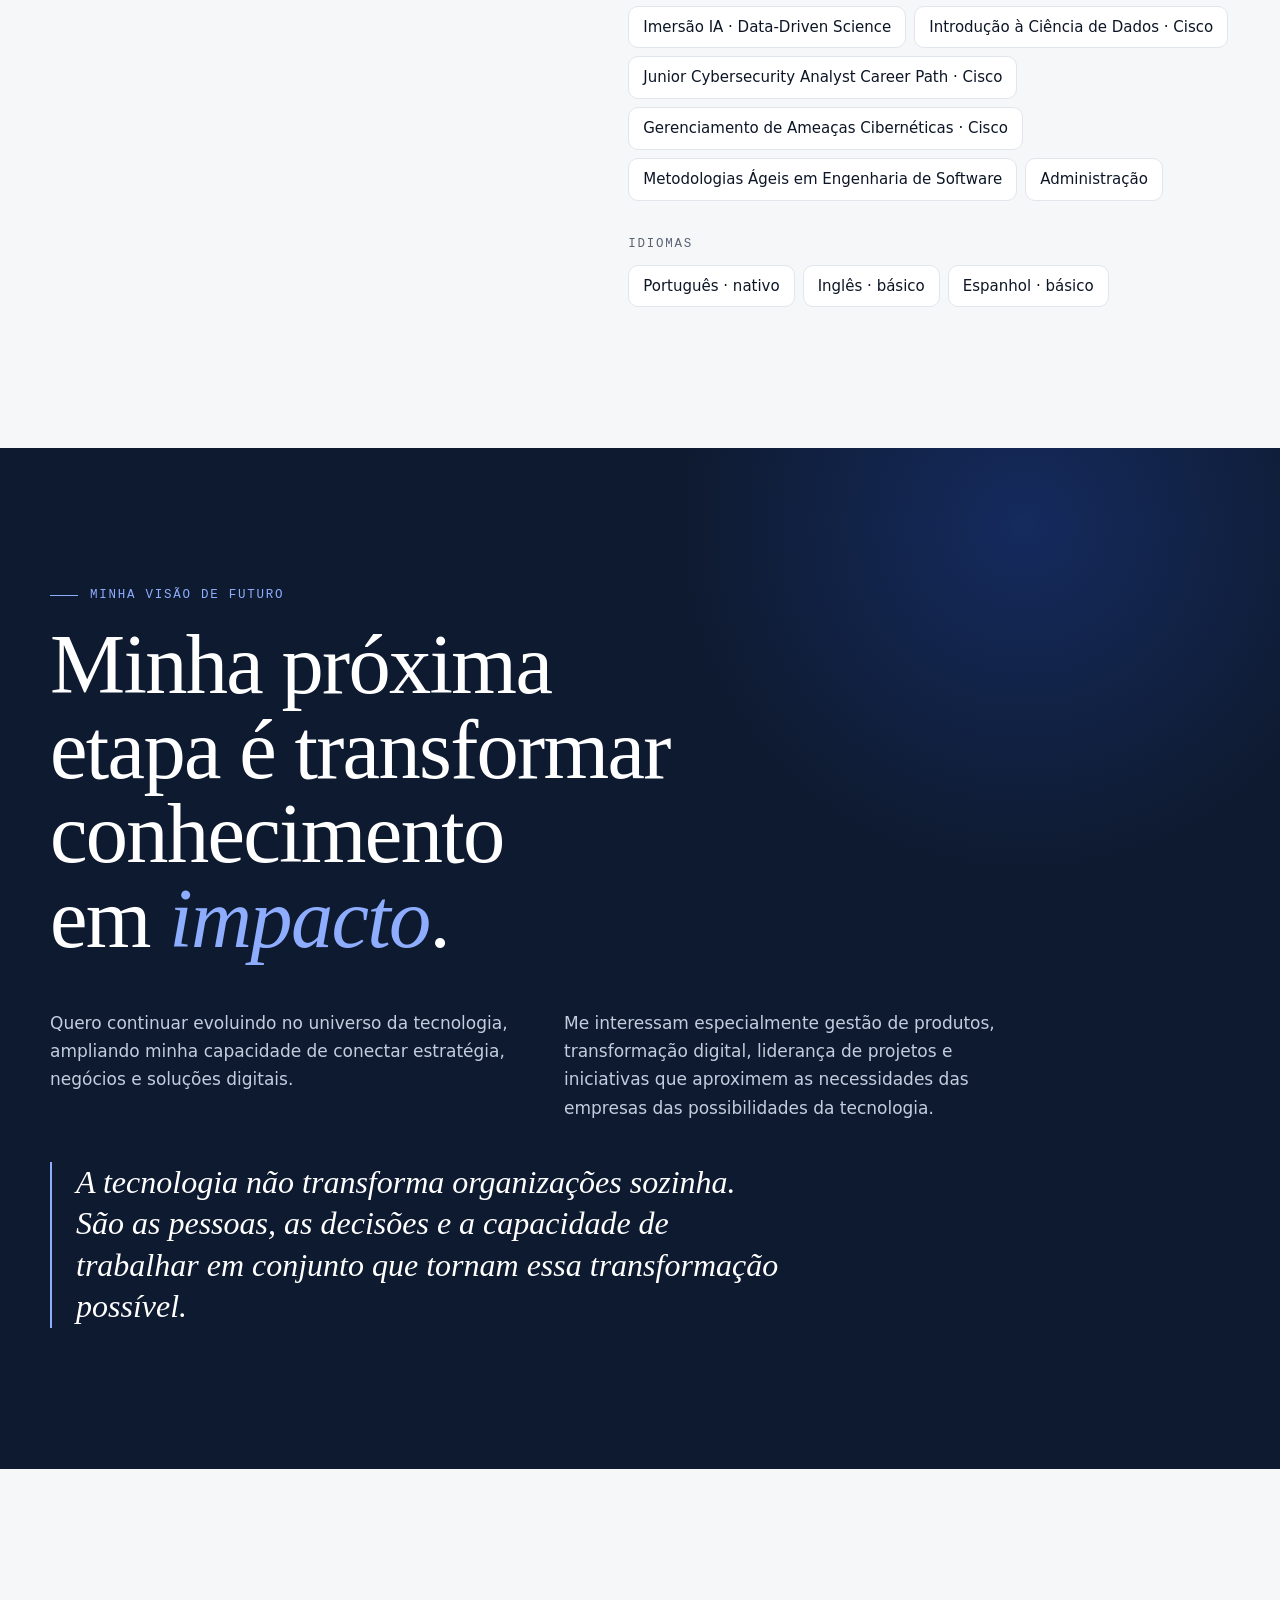
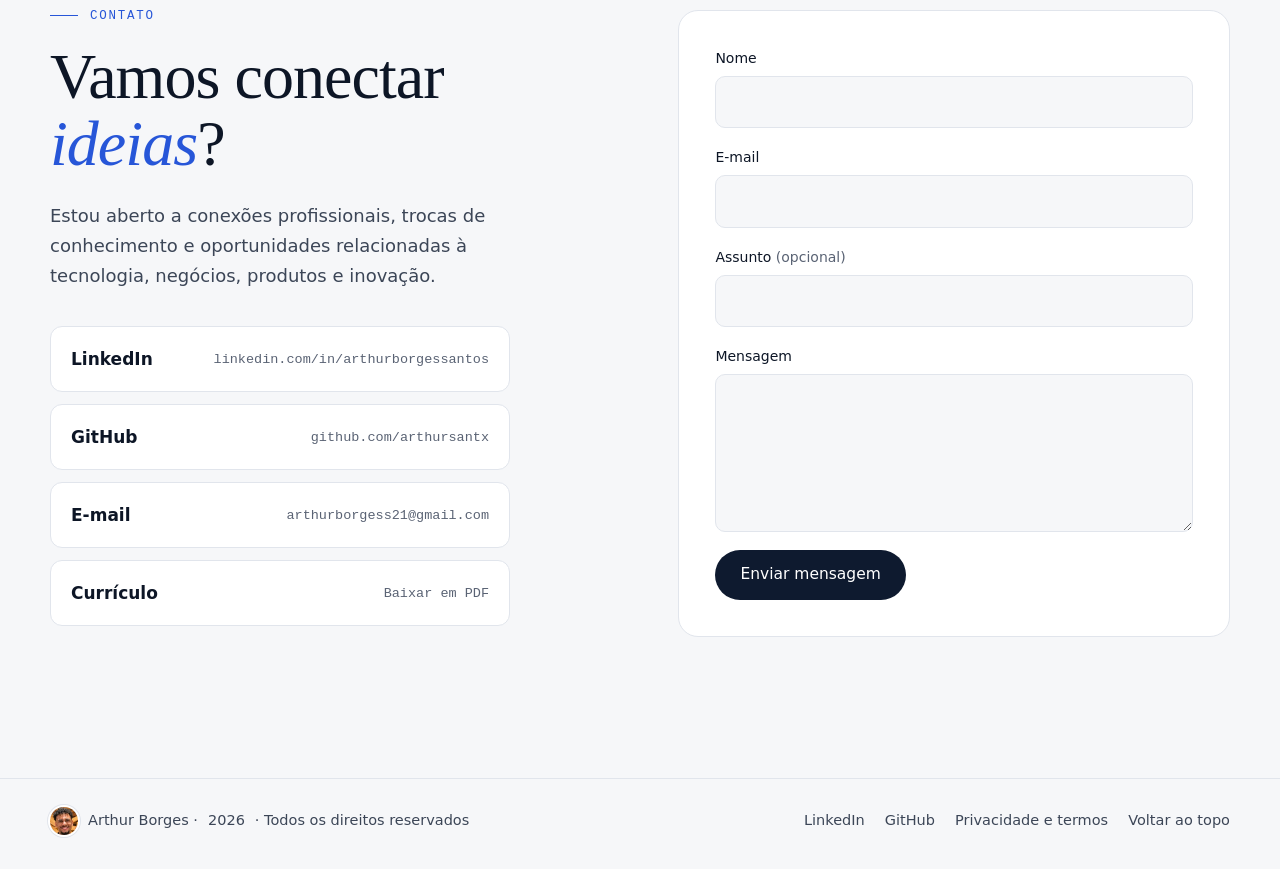
==== commit c89eb197: "Remove o projeto Pix no Brasil" ====
--- a/index.html
+++ b/index.html
@@ -327,32 +327,6 @@
             </a>
           </li>
           <li class="projeto revelar">
-            <a class="projeto-link" href="https://arthursantx.github.io/pix-brasil/" target="_blank" rel="noopener">
-              <div class="projeto-capa projeto-capa-pix" aria-hidden="true">
-                <span class="projeto-marca">PIX · DADOS</span>
-                <svg viewBox="0 0 320 120" class="projeto-grafo">
-                  <g class="arestas"><path d="M24 104 L64 96 L104 84 L144 70 L184 58 L224 40 L264 30 L296 20"/></g>
-                  <g class="nos"><circle cx="24" cy="104" r="4"/><circle cx="104" cy="84" r="4"/><circle cx="184" cy="58" r="4"/><circle cx="296" cy="20" r="7"/></g>
-                </svg>
-              </div>
-              <div class="projeto-corpo">
-                <p class="projeto-status"><span class="ponto" aria-hidden="true"></span>Estudo de caso de dados · atualizado todo mês</p>
-                <h3>Pix no Brasil: onde ainda tem espaço para crescer</h3>
-                <p>Análise com dados abertos do Banco Central e do Censo 2022: quanto o Pix cresceu, onde é mais e menos usado, como virou pagamento no comércio e o que aconteceu com os golpes. Coleta, SQL e dashboard atualizados automaticamente.</p>
-                <ul class="etiquetas" aria-label="Tecnologias do projeto">
-                  <li>SQL</li>
-                  <li>Python</li>
-                  <li>DuckDB</li>
-                  <li>Power BI</li>
-                  <li>Dashboard</li>
-                  <li>Dados abertos</li>
-                </ul>
-                <p class="projeto-papel"><strong>Meu papel:</strong> perguntas de negócio, escolha das fontes, análise e recomendações.</p>
-                <span class="projeto-cta">Ver dashboard e estudo de caso <span aria-hidden="true">→</span></span>
-              </div>
-            </a>
-          </li>
-          <li class="projeto revelar">
             <a class="projeto-link" href="https://github.com/arthursantx/ubs-novo" target="_blank" rel="noopener">
               <div class="projeto-capa projeto-capa-ubs" aria-hidden="true">
                 <span class="projeto-marca">UBS · FATEC</span>
